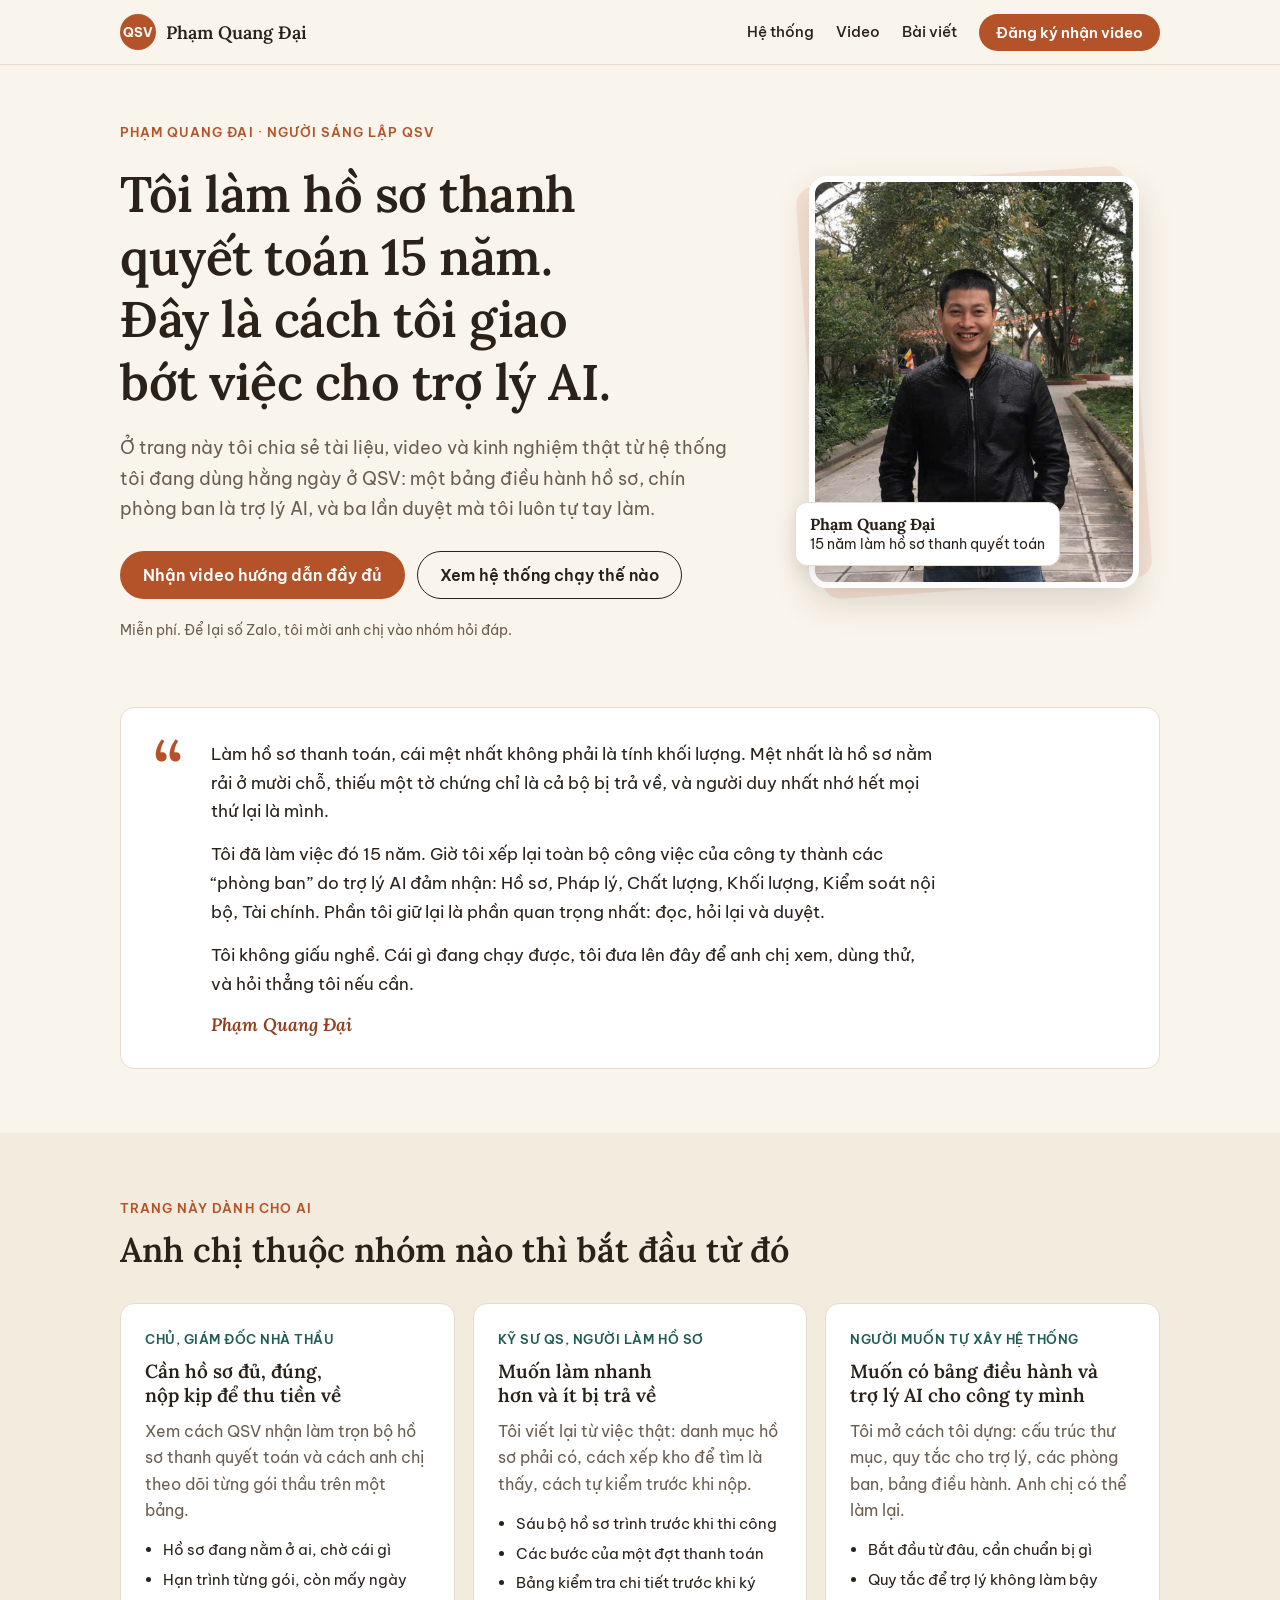
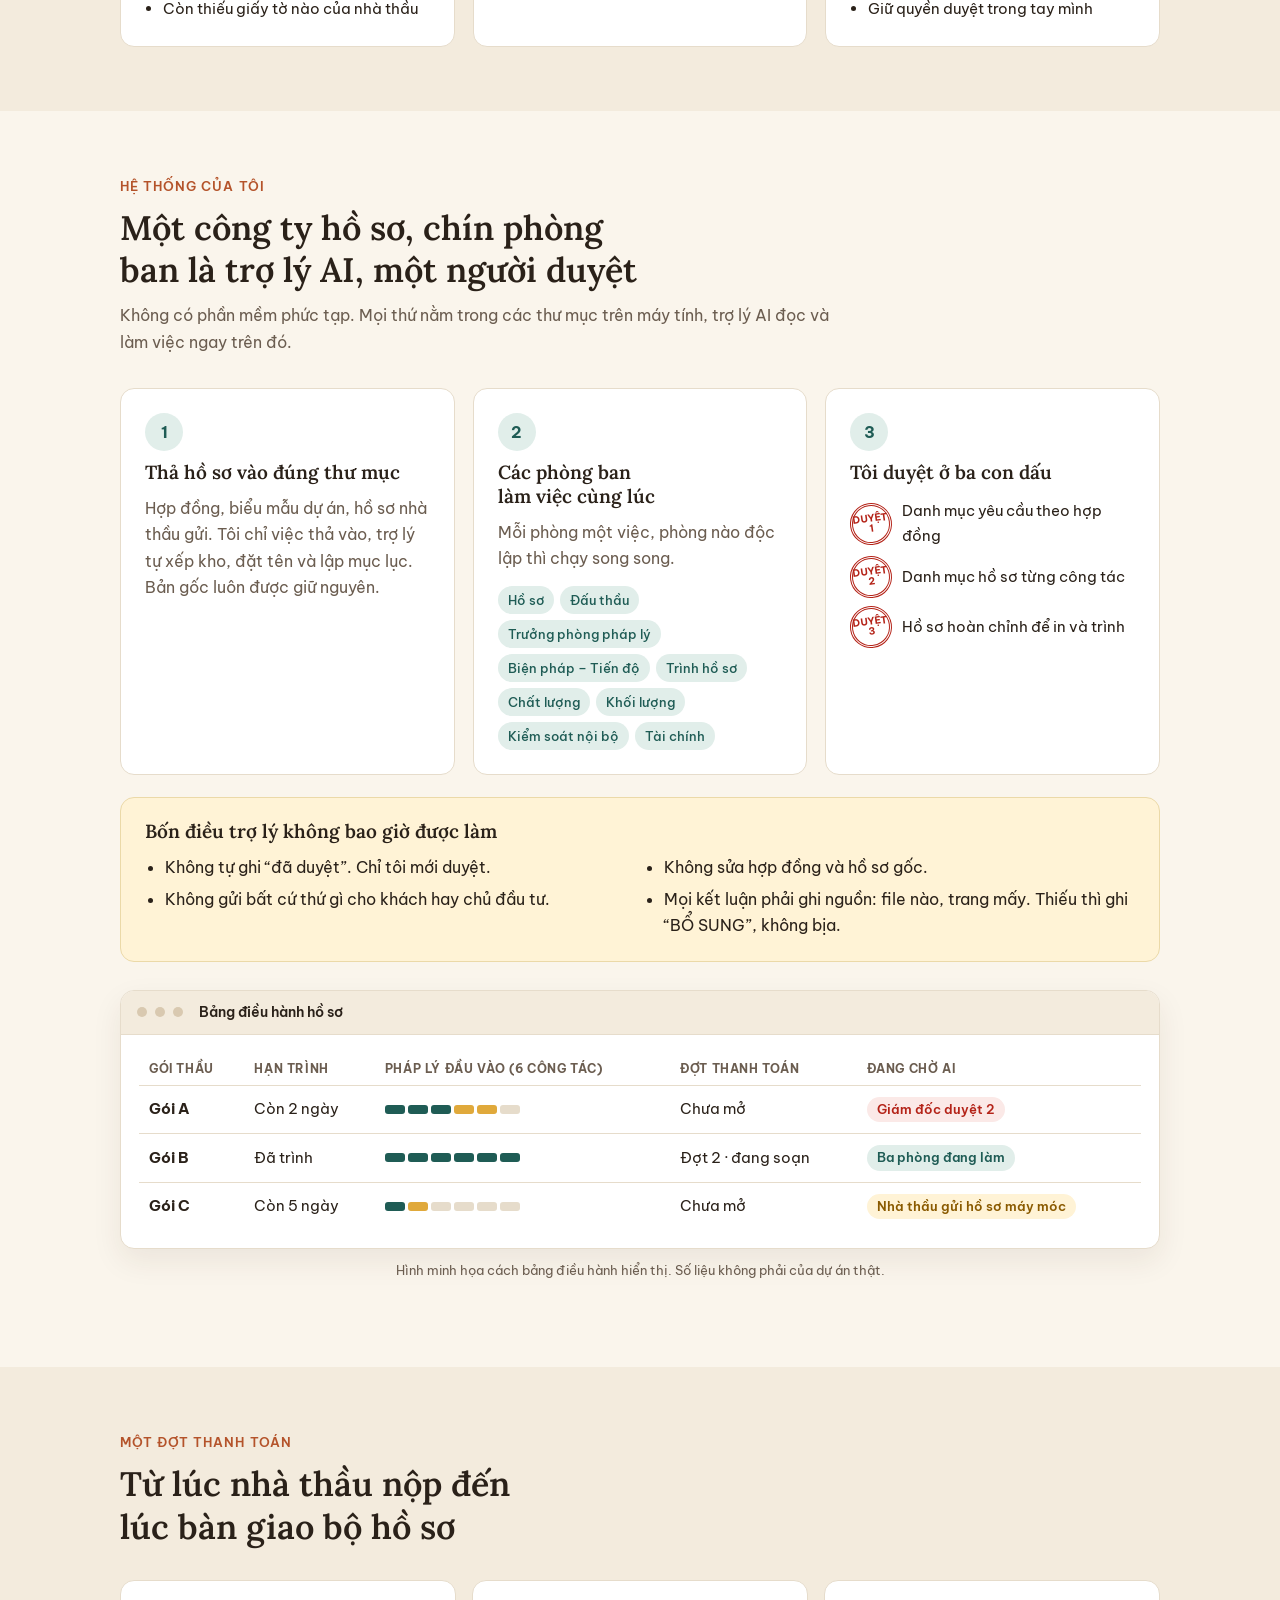
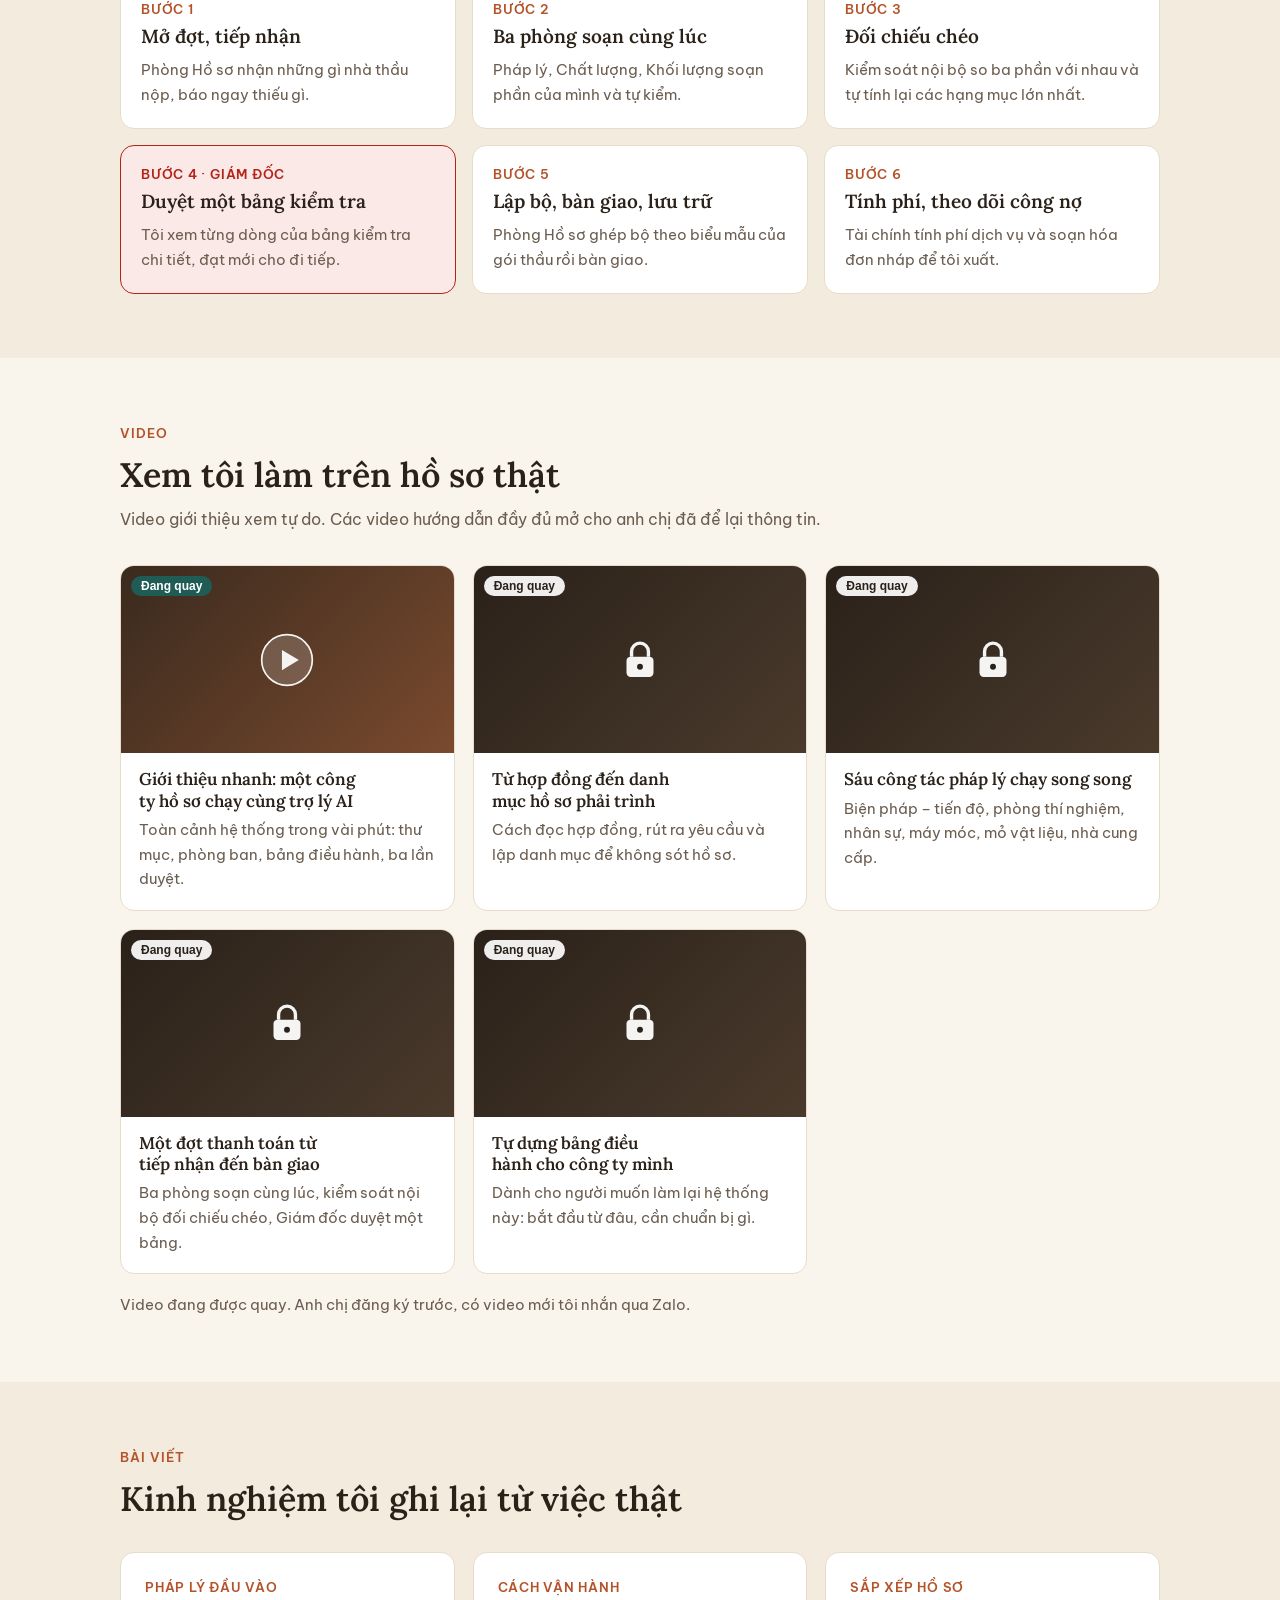
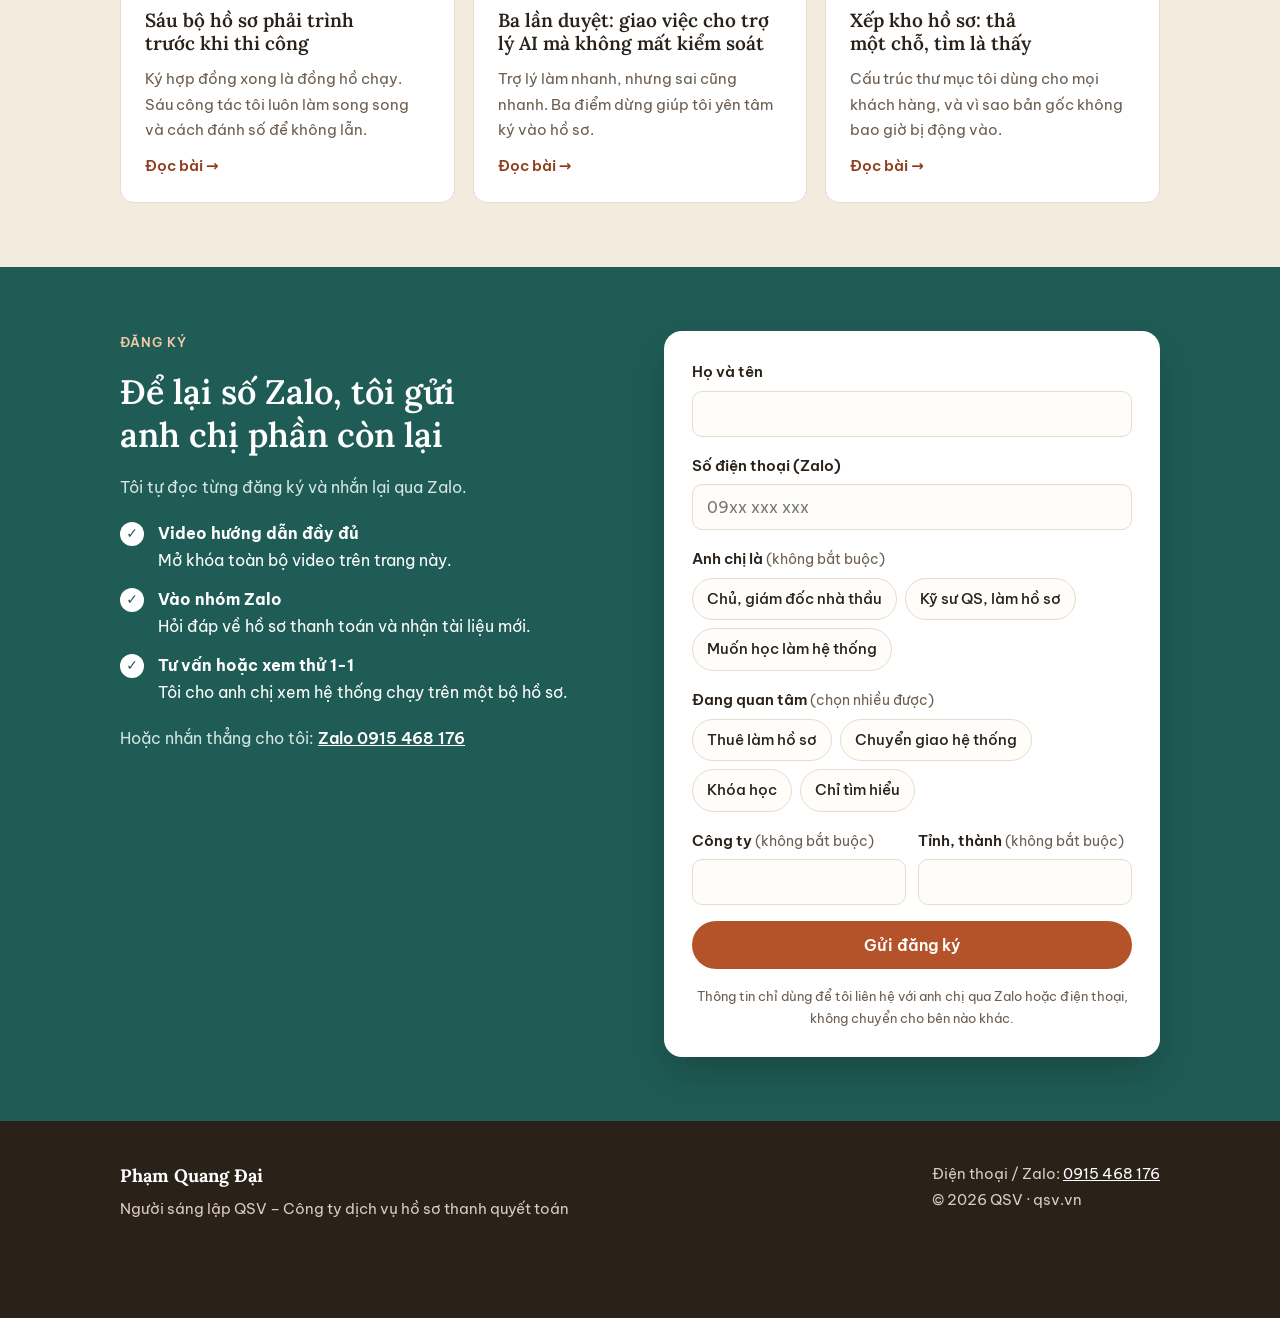
==== index.html @ 74de5ea0 "Thay ảnh chân dung Co-Authored-By: Claude Opus 5.5 <noreply@anthropic.com>" ====
<!doctype html>
<html lang="vi">
<head>
<meta charset="utf-8">
<meta name="viewport" content="width=device-width, initial-scale=1">
<title>Phạm Quang Đại – Hồ sơ thanh quyết toán cùng trợ lý AI | QSV</title>
<meta name="description" content="15 năm làm hồ sơ thanh quyết toán. Phạm Quang Đại, người sáng lập QSV, chia sẻ tài liệu, video và cách vận hành bảng điều hành hồ sơ cùng đội trợ lý AI.">
<meta property="og:type" content="website">
<meta property="og:title" content="Phạm Quang Đại – Hồ sơ thanh quyết toán cùng trợ lý AI">
<meta property="og:description" content="Tài liệu, video và kinh nghiệm thật từ hệ thống làm hồ sơ thanh toán đang chạy hằng ngày ở QSV.">
<meta property="og:locale" content="vi_VN">
<link rel="preconnect" href="https://fonts.googleapis.com">
<link rel="preconnect" href="https://fonts.gstatic.com" crossorigin>
<link rel="stylesheet" href="https://fonts.googleapis.com/css2?family=Be+Vietnam+Pro:wght@400;500;600;700&family=Lora:ital,wght@0,500;0,600;1,600&display=swap">
<link rel="stylesheet" href="assets/site.css">
</head>
<body>

<header class="top">
  <div class="wrap">
    <a class="brand" href="#dau"><span class="mark">QSV</span><span class="full">Phạm Quang Đại</span></a>
    <nav class="nav" aria-label="Mục chính">
      <a class="l" href="#he-thong">Hệ thống</a>
      <a class="l" href="#video">Video</a>
      <a class="l" href="#bai-viet">Bài viết</a>
      <a class="btn btn-main btn-sm" href="#dang-ky">Đăng ký nhận video</a>
    </nav>
  </div>
</header>

<main id="dau">

<section class="hero">
  <div class="wrap">
    <div class="hero-text">
      <span class="eyebrow">Phạm Quang Đại · Người sáng lập QSV</span>
      <h1>Tôi làm hồ sơ thanh quyết toán 15 năm. Đây là cách tôi giao bớt việc cho trợ lý AI.</h1>
      <p class="lead">Ở trang này tôi chia sẻ tài liệu, video và kinh nghiệm thật từ hệ thống tôi đang dùng hằng ngày ở QSV: một bảng điều hành hồ sơ, chín phòng ban là trợ lý AI, và ba lần duyệt mà tôi luôn tự tay làm.</p>
      <div class="cta-row">
        <a class="btn btn-main" href="#dang-ky">Nhận video hướng dẫn đầy đủ</a>
        <a class="btn btn-line" href="#he-thong">Xem hệ thống chạy thế nào</a>
      </div>
      <p class="small">Miễn phí. Để lại số Zalo, tôi mời anh chị vào nhóm hỏi đáp.</p>
    </div>
    <div class="photo" id="khung-anh">
      <div class="frame">
        <img src="anh/chan-dung.jpg?v=2" alt="Phạm Quang Đại" onerror="document.getElementById('khung-anh').classList.add('trong')">
        <div class="empty"><b>PQĐ</b><span>Ảnh chân dung sẽ đặt ở đây</span></div>
      </div>
      <div class="tag"><b>Phạm Quang Đại</b>15 năm làm hồ sơ thanh quyết toán</div>
    </div>
  </div>
</section>

<section style="padding-top:0">
  <div class="wrap">
    <div class="story">
      <div class="q" aria-hidden="true">“</div>
      <div class="txt">
        <p>Làm hồ sơ thanh toán, cái mệt nhất không phải là tính khối lượng. Mệt nhất là hồ sơ nằm rải ở mười chỗ, thiếu một tờ chứng chỉ là cả bộ bị trả về, và người duy nhất nhớ hết mọi thứ lại là mình.</p>
        <p>Tôi đã làm việc đó 15 năm. Giờ tôi xếp lại toàn bộ công việc của công ty thành các “phòng ban” do trợ lý AI đảm nhận: Hồ sơ, Pháp lý, Chất lượng, Khối lượng, Kiểm soát nội bộ, Tài chính. Phần tôi giữ lại là phần quan trọng nhất: đọc, hỏi lại và duyệt.</p>
        <p>Tôi không giấu nghề. Cái gì đang chạy được, tôi đưa lên đây để anh chị xem, dùng thử, và hỏi thẳng tôi nếu cần.</p>
        <span class="sign">Phạm Quang Đại</span>
      </div>
    </div>
  </div>
</section>

<section class="alt" id="danh-cho-ai">
  <div class="wrap">
    <div class="sec-head">
      <span class="eyebrow">Trang này dành cho ai</span>
      <h2>Anh chị thuộc nhóm nào thì bắt đầu từ đó</h2>
    </div>
    <div class="cards">
      <article class="card">
        <span class="who">Chủ, giám đốc nhà thầu</span>
        <h3>Cần hồ sơ đủ, đúng, nộp kịp để thu tiền về</h3>
        <p>Xem cách QSV nhận làm trọn bộ hồ sơ thanh quyết toán và cách anh chị theo dõi từng gói thầu trên một bảng.</p>
        <ul><li>Hồ sơ đang nằm ở ai, chờ cái gì</li><li>Hạn trình từng gói, còn mấy ngày</li><li>Còn thiếu giấy tờ nào của nhà thầu</li></ul>
      </article>
      <article class="card">
        <span class="who">Kỹ sư QS, người làm hồ sơ</span>
        <h3>Muốn làm nhanh hơn và ít bị trả về</h3>
        <p>Tôi viết lại từ việc thật: danh mục hồ sơ phải có, cách xếp kho để tìm là thấy, cách tự kiểm trước khi nộp.</p>
        <ul><li>Sáu bộ hồ sơ trình trước khi thi công</li><li>Các bước của một đợt thanh toán</li><li>Bảng kiểm tra chi tiết trước khi ký</li></ul>
      </article>
      <article class="card">
        <span class="who">Người muốn tự xây hệ thống</span>
        <h3>Muốn có bảng điều hành và trợ lý AI cho công ty mình</h3>
        <p>Tôi mở cách tôi dựng: cấu trúc thư mục, quy tắc cho trợ lý, các phòng ban, bảng điều hành. Anh chị có thể làm lại.</p>
        <ul><li>Bắt đầu từ đâu, cần chuẩn bị gì</li><li>Quy tắc để trợ lý không làm bậy</li><li>Giữ quyền duyệt trong tay mình</li></ul>
      </article>
    </div>
  </div>
</section>

<section id="he-thong">
  <div class="wrap">
    <div class="sec-head">
      <span class="eyebrow">Hệ thống của tôi</span>
      <h2>Một công ty hồ sơ, chín phòng ban là trợ lý AI, một người duyệt</h2>
      <p>Không có phần mềm phức tạp. Mọi thứ nằm trong các thư mục trên máy tính, trợ lý AI đọc và làm việc ngay trên đó.</p>
    </div>
    <div class="steps">
      <article class="stepc">
        <h3>Thả hồ sơ vào đúng thư mục</h3>
        <p>Hợp đồng, biểu mẫu dự án, hồ sơ nhà thầu gửi. Tôi chỉ việc thả vào, trợ lý tự xếp kho, đặt tên và lập mục lục. Bản gốc luôn được giữ nguyên.</p>
      </article>
      <article class="stepc">
        <h3>Các phòng ban làm việc cùng lúc</h3>
        <p>Mỗi phòng một việc, phòng nào độc lập thì chạy song song.</p>
        <div class="chips"><span>Hồ sơ</span><span>Đấu thầu</span><span>Trưởng phòng pháp lý</span><span>Biện pháp – Tiến độ</span><span>Trình hồ sơ</span><span>Chất lượng</span><span>Khối lượng</span><span>Kiểm soát nội bộ</span><span>Tài chính</span></div>
      </article>
      <article class="stepc">
        <h3>Tôi duyệt ở ba con dấu</h3>
        <div class="seals">
          <div><span class="ring">DUYỆT<br>1</span><span>Danh mục yêu cầu theo hợp đồng</span></div>
          <div><span class="ring">DUYỆT<br>2</span><span>Danh mục hồ sơ từng công tác</span></div>
          <div><span class="ring">DUYỆT<br>3</span><span>Hồ sơ hoàn chỉnh để in và trình</span></div>
        </div>
      </article>
    </div>

    <div class="rules">
      <h3>Bốn điều trợ lý không bao giờ được làm</h3>
      <ul>
        <li>Không tự ghi “đã duyệt”. Chỉ tôi mới duyệt.</li>
        <li>Không sửa hợp đồng và hồ sơ gốc.</li>
        <li>Không gửi bất cứ thứ gì cho khách hay chủ đầu tư.</li>
        <li>Mọi kết luận phải ghi nguồn: file nào, trang mấy. Thiếu thì ghi “BỔ SUNG”, không bịa.</li>
      </ul>
    </div>

    <div class="mock" aria-label="Hình minh họa bảng điều hành">
      <div class="mock-bar"><i></i><i></i><i></i><span>Bảng điều hành hồ sơ</span></div>
      <div class="mock-body">
        <table>
          <thead><tr><th>Gói thầu</th><th>Hạn trình</th><th>Pháp lý đầu vào (6 công tác)</th><th>Đợt thanh toán</th><th>Đang chờ ai</th></tr></thead>
          <tbody>
            <tr><td><b>Gói A</b></td><td>Còn 2 ngày</td><td><span class="segs"><i class="ok"></i><i class="ok"></i><i class="ok"></i><i class="wait"></i><i class="wait"></i><i></i></span></td><td>Chưa mở</td><td><span class="pill gd">Giám đốc duyệt 2</span></td></tr>
            <tr><td><b>Gói B</b></td><td>Đã trình</td><td><span class="segs"><i class="ok"></i><i class="ok"></i><i class="ok"></i><i class="ok"></i><i class="ok"></i><i class="ok"></i></span></td><td>Đợt 2 · đang soạn</td><td><span class="pill ok">Ba phòng đang làm</span></td></tr>
            <tr><td><b>Gói C</b></td><td>Còn 5 ngày</td><td><span class="segs"><i class="ok"></i><i class="wait"></i><i></i><i></i><i></i><i></i></span></td><td>Chưa mở</td><td><span class="pill nt">Nhà thầu gửi hồ sơ máy móc</span></td></tr>
          </tbody>
        </table>
      </div>
    </div>
    <p class="cap">Hình minh họa cách bảng điều hành hiển thị. Số liệu không phải của dự án thật.</p>

    <div class="shots" id="anh-he-thong">
      <figure hidden><img src="anh/he-thong-1.jpg" alt="Ảnh chụp bảng điều hành" onload="this.closest('figure').hidden=false" onerror="this.closest('figure').remove()"><figcaption>Bảng điều hành</figcaption></figure>
      <figure hidden><img src="anh/he-thong-2.jpg" alt="Ảnh chụp màn duyệt và ra lệnh" onload="this.closest('figure').hidden=false" onerror="this.closest('figure').remove()"><figcaption>Màn duyệt và ra lệnh</figcaption></figure>
      <figure hidden><img src="anh/he-thong-3.jpg" alt="Ảnh chụp hồ sơ mẫu" onload="this.closest('figure').hidden=false" onerror="this.closest('figure').remove()"><figcaption>Hồ sơ mẫu</figcaption></figure>
    </div>
  </div>
</section>

<section class="alt" id="mot-dot">
  <div class="wrap">
    <div class="sec-head">
      <span class="eyebrow">Một đợt thanh toán</span>
      <h2>Từ lúc nhà thầu nộp đến lúc bàn giao bộ hồ sơ</h2>
    </div>
    <ol class="flow">
      <li><span class="n">BƯỚC 1</span><h3>Mở đợt, tiếp nhận</h3><p>Phòng Hồ sơ nhận những gì nhà thầu nộp, báo ngay thiếu gì.</p></li>
      <li><span class="n">BƯỚC 2</span><h3>Ba phòng soạn cùng lúc</h3><p>Pháp lý, Chất lượng, Khối lượng soạn phần của mình và tự kiểm.</p></li>
      <li><span class="n">BƯỚC 3</span><h3>Đối chiếu chéo</h3><p>Kiểm soát nội bộ so ba phần với nhau và tự tính lại các hạng mục lớn nhất.</p></li>
      <li class="seal"><span class="n">BƯỚC 4 · GIÁM ĐỐC</span><h3>Duyệt một bảng kiểm tra</h3><p>Tôi xem từng dòng của bảng kiểm tra chi tiết, đạt mới cho đi tiếp.</p></li>
      <li><span class="n">BƯỚC 5</span><h3>Lập bộ, bàn giao, lưu trữ</h3><p>Phòng Hồ sơ ghép bộ theo biểu mẫu của gói thầu rồi bàn giao.</p></li>
      <li><span class="n">BƯỚC 6</span><h3>Tính phí, theo dõi công nợ</h3><p>Tài chính tính phí dịch vụ và soạn hóa đơn nháp để tôi xuất.</p></li>
    </ol>
  </div>
</section>

<section id="video">
  <div class="wrap">
    <div class="sec-head">
      <span class="eyebrow">Video</span>
      <h2>Xem tôi làm trên hồ sơ thật</h2>
      <p>Video giới thiệu xem tự do. Các video hướng dẫn đầy đủ mở cho anh chị đã để lại thông tin.</p>
    </div>
    <div class="vids" id="ds-video"></div>
    <p class="vid-note">Video đang được quay. Anh chị đăng ký trước, có video mới tôi nhắn qua Zalo.</p>
  </div>
</section>

<section class="alt" id="bai-viet">
  <div class="wrap">
    <div class="sec-head">
      <span class="eyebrow">Bài viết</span>
      <h2>Kinh nghiệm tôi ghi lại từ việc thật</h2>
    </div>
    <div class="posts">
      <a class="post" href="bai-viet/sau-bo-ho-so-trinh-truoc-khi-thi-cong.html">
        <span class="k">Pháp lý đầu vào</span>
        <h3>Sáu bộ hồ sơ phải trình trước khi thi công</h3>
        <p>Ký hợp đồng xong là đồng hồ chạy. Sáu công tác tôi luôn làm song song và cách đánh số để không lẫn.</p>
        <span class="more">Đọc bài →</span>
      </a>
      <a class="post" href="bai-viet/ba-lan-duyet.html">
        <span class="k">Cách vận hành</span>
        <h3>Ba lần duyệt: giao việc cho trợ lý AI mà không mất kiểm soát</h3>
        <p>Trợ lý làm nhanh, nhưng sai cũng nhanh. Ba điểm dừng giúp tôi yên tâm ký vào hồ sơ.</p>
        <span class="more">Đọc bài →</span>
      </a>
      <a class="post" href="bai-viet/xep-kho-ho-so.html">
        <span class="k">Sắp xếp hồ sơ</span>
        <h3>Xếp kho hồ sơ: thả một chỗ, tìm là thấy</h3>
        <p>Cấu trúc thư mục tôi dùng cho mọi khách hàng, và vì sao bản gốc không bao giờ bị động vào.</p>
        <span class="more">Đọc bài →</span>
      </a>
    </div>
  </div>
</section>

<section class="signup" id="dang-ky">
  <div class="wrap">
    <div class="why">
      <span class="eyebrow" style="color:#F3C9A8">Đăng ký</span>
      <h2>Để lại số Zalo, tôi gửi anh chị phần còn lại</h2>
      <p>Tôi tự đọc từng đăng ký và nhắn lại qua Zalo.</p>
      <ul>
        <li><span><b>Video hướng dẫn đầy đủ</b><br>Mở khóa toàn bộ video trên trang này.</span></li>
        <li><span><b>Vào nhóm Zalo</b><br>Hỏi đáp về hồ sơ thanh toán và nhận tài liệu mới.</span></li>
        <li><span><b>Tư vấn hoặc xem thử 1-1</b><br>Tôi cho anh chị xem hệ thống chạy trên một bộ hồ sơ.</span></li>
      </ul>
      <p>Hoặc nhắn thẳng cho tôi: <a href="#" data-zalo style="color:#fff;font-weight:600">Zalo <span data-so></span></a></p>
    </div>

    <form class="form" id="phieu" novalidate>
      <div class="fields">
        <div class="field">
          <label for="ho-ten">Họ và tên</label>
          <input type="text" id="ho-ten" name="ho_ten" autocomplete="name" maxlength="80" required>
          <span class="err">Anh chị cho tôi xin họ tên.</span>
        </div>
        <div class="field">
          <label for="dien-thoai">Số điện thoại (Zalo)</label>
          <input type="tel" id="dien-thoai" name="dien_thoai" autocomplete="tel" inputmode="tel" maxlength="16" placeholder="09xx xxx xxx" required>
          <span class="err">Số điện thoại cần đủ 10 số, bắt đầu bằng 0.</span>
        </div>
        <div class="field">
          <span class="lb">Anh chị là <span class="opt">(không bắt buộc)</span></span>
          <div class="pick">
            <label><input type="radio" name="vai_tro" value="Chủ/giám đốc nhà thầu"><span>Chủ, giám đốc nhà thầu</span></label>
            <label><input type="radio" name="vai_tro" value="Kỹ sư QS/làm hồ sơ"><span>Kỹ sư QS, làm hồ sơ</span></label>
            <label><input type="radio" name="vai_tro" value="Muốn học làm hệ thống"><span>Muốn học làm hệ thống</span></label>
          </div>
        </div>
        <div class="field">
          <span class="lb">Đang quan tâm <span class="opt">(chọn nhiều được)</span></span>
          <div class="pick">
            <label><input type="checkbox" name="quan_tam" value="Thuê làm hồ sơ"><span>Thuê làm hồ sơ</span></label>
            <label><input type="checkbox" name="quan_tam" value="Chuyển giao hệ thống"><span>Chuyển giao hệ thống</span></label>
            <label><input type="checkbox" name="quan_tam" value="Khóa học"><span>Khóa học</span></label>
            <label><input type="checkbox" name="quan_tam" value="Chỉ tìm hiểu"><span>Chỉ tìm hiểu</span></label>
          </div>
        </div>
        <div class="two">
          <div class="field">
            <label for="cong-ty">Công ty <span class="opt">(không bắt buộc)</span></label>
            <input type="text" id="cong-ty" name="cong_ty" autocomplete="organization" maxlength="120">
          </div>
          <div class="field">
            <label for="tinh">Tỉnh, thành <span class="opt">(không bắt buộc)</span></label>
            <input type="text" id="tinh" name="tinh" autocomplete="address-level1" maxlength="60">
          </div>
        </div>
        <div class="hp" aria-hidden="true"><label>Website <input type="text" name="website" tabindex="-1" autocomplete="off"></label></div>
        <div class="fail" id="gui-loi" role="alert">Chưa gửi được. Anh chị thử lại, hoặc nhắn Zalo cho tôi theo số <span data-so></span>.</div>
        <button class="btn btn-main" id="nut-gui" type="submit">Gửi đăng ký</button>
        <p class="note">Thông tin chỉ dùng để tôi liên hệ với anh chị qua Zalo hoặc điện thoại, không chuyển cho bên nào khác.</p>
      </div>
      <div class="done" role="status">
        <div class="tick">✓</div>
        <h3>Tôi đã nhận được đăng ký</h3>
        <p>Các video đầy đủ trên trang này đã mở cho anh chị. Để vào nhóm Zalo, anh chị làm thêm một bước:</p>
        <div class="ma-box">
          <span class="ma-nhan">Mã xác nhận của anh chị</span>
          <b class="ma-so" id="ma-xac-nhan">—</b>
          <button class="btn btn-line btn-sm" type="button" id="chep-ma">Chép mã</button>
        </div>
        <ol class="ma-buoc">
          <li>Bấm <b>Tham gia nhóm</b> bên dưới: mã được chép sẵn và Zalo mở cuộc trò chuyện với <b data-ten-bot>Bot AI-Đại QSV</b><span id="goi-y-tim"> (gõ tên này vào ô tìm kiếm của Zalo)</span>.</li>
          <li>Dán mã và gửi cho bot, hoặc chỉ cần nhắn "Xin chào". Bot sẽ hỏi lại thông tin của anh chị.</li>
          <li>Trả lời <b>CÓ</b>, bot gửi ngay link vào nhóm.</li>
        </ol>
        <a class="btn btn-zalo" href="#" data-bot target="_blank" rel="noopener" hidden>Tham gia nhóm</a>
        <div class="preview-note" id="ghi-chu-xem-thu" hidden>Bản xem thử: trang chưa nối với bảng Google Sheet nên đăng ký này chưa được lưu lại.</div>
      </div>
    </form>
  </div>
</section>

</main>

<footer>
  <div class="wrap">
    <div>
      <b>Phạm Quang Đại</b>
      Người sáng lập QSV – Công ty dịch vụ hồ sơ thanh quyết toán
    </div>
    <div>
      Điện thoại / Zalo: <a href="#" data-goi><span data-so></span></a><br>
      © <span data-nam></span> QSV · qsv.vn
    </div>
  </div>
</footer>

<div class="dock">
  <a class="btn btn-zalo" href="#" data-zalo target="_blank" rel="noopener">Nhắn Zalo</a>
  <a class="btn btn-main" href="#dang-ky">Đăng ký</a>
</div>

<script src="assets/cau-hinh.js"></script>
<script src="assets/site.js"></script>
</body>
</html>
---- assets/site.css ----
/* Trang cá nhân Phạm Quang Đại – QSV. Phong cách: gần gũi, giấy ấm, chữ có chân cho tiêu đề. */
:root{
  --bg:#FAF5EC; --paper:#FFFFFF; --ink:#2A2119; --muted:#6B5D50; --line:#E6DCCB;
  --accent:#B4532A; --accent-dark:#8F3F1E; --accent-soft:#F6E3D6;
  --green:#1F5C55; --green-soft:#E1EEEA; --seal:#B42318; --seal-soft:#FBE9E7;
  --zalo:#0068FF; --gold:#8A5A00; --gold-soft:#FFF3D6;
  --f-head:"Lora", Georgia, "Times New Roman", serif;
  --f-body:"Be Vietnam Pro", system-ui, "Segoe UI", Arial, sans-serif;
  --r:14px; --w:1080px;
  color-scheme:light;
}
*{box-sizing:border-box}
html{scroll-behavior:smooth;-webkit-text-size-adjust:100%}
body{margin:0;background:var(--bg);color:var(--ink);font:16px/1.7 var(--f-body)}
img{max-width:100%;display:block}
a{color:var(--accent-dark)}
h1,h2,h3{font-family:var(--f-head);line-height:1.25;margin:0;text-wrap:balance;font-weight:600}
h1{font-size:clamp(30px,5.2vw,50px);letter-spacing:-.01em}
h2{font-size:clamp(25px,3.6vw,34px)}
h3{font-size:19px}
p{margin:0}
.wrap{max-width:var(--w);margin:0 auto;padding:0 20px}
section{padding:64px 0}
.eyebrow{font-size:13px;font-weight:600;letter-spacing:.08em;text-transform:uppercase;color:var(--accent)}
.lead{font-size:18px;color:var(--muted);max-width:60ch}
.sec-head{display:flex;flex-direction:column;gap:10px;margin-bottom:32px;max-width:720px}
.sec-head p{color:var(--muted)}
.alt{background:#F3EBDD}

/* Nút */
.btn{display:inline-flex;align-items:center;justify-content:center;gap:8px;font:600 16px var(--f-body);padding:13px 22px;border-radius:999px;border:1.5px solid transparent;text-decoration:none;cursor:pointer;transition:transform .15s, background .15s}
.btn:hover{transform:translateY(-1px)}
.btn:focus-visible,a:focus-visible,input:focus-visible,button:focus-visible{outline:3px solid var(--green);outline-offset:2px}
.btn-main{background:var(--accent);color:#fff}
.btn-main:hover{background:var(--accent-dark)}
.btn-line{background:transparent;color:var(--ink);border-color:var(--ink)}
.btn-zalo{background:var(--zalo);color:#fff}
.btn-sm{padding:8px 16px;font-size:14.5px}

/* Đầu trang */
.top{position:sticky;top:0;z-index:20;background:rgba(250,245,236,.94);backdrop-filter:blur(8px);border-bottom:1px solid var(--line)}
.top .wrap{display:flex;align-items:center;justify-content:space-between;gap:16px;height:64px}
.brand{display:flex;align-items:center;gap:10px;text-decoration:none;color:var(--ink);font:600 18px var(--f-head);white-space:nowrap}
.brand .mark{width:36px;height:36px;border-radius:50%;background:var(--accent);color:#fff;display:grid;place-items:center;font:700 13px var(--f-body);letter-spacing:.02em}
.nav{display:flex;align-items:center;gap:22px}
.nav a.l{color:var(--ink);text-decoration:none;font-size:15px;font-weight:500}
.nav a.l:hover{color:var(--accent)}

/* Mở đầu */
.hero{padding:56px 0 64px}
.hero .wrap{display:grid;grid-template-columns:1.25fr .75fr;gap:48px;align-items:center}
.hero-text{display:flex;flex-direction:column;gap:20px}
.cta-row{display:flex;flex-wrap:wrap;gap:12px;margin-top:6px}
.small{font-size:14px;color:var(--muted)}
.photo{position:relative;justify-self:center;width:min(330px,100%)}
.photo::before{content:"";position:absolute;inset:0;background:var(--accent-soft);border-radius:18px;transform:rotate(-4deg)}
.photo .frame{position:relative;aspect-ratio:4/5;border-radius:18px;overflow:hidden;background:#EADBC8;border:6px solid #fff;box-shadow:0 14px 34px rgba(60,40,20,.16)}
.photo img{width:100%;height:100%;object-fit:cover}
.photo .empty{display:none;position:absolute;inset:0;flex-direction:column;align-items:center;justify-content:center;gap:10px;color:var(--accent-dark);text-align:center;padding:20px}
.photo .empty b{font:600 64px var(--f-head)}
.photo.trong img{display:none}
.photo.trong .empty{display:flex}
.photo .tag{position:absolute;left:-14px;bottom:22px;background:#fff;border:1px solid var(--line);border-radius:12px;padding:10px 14px;box-shadow:0 8px 20px rgba(60,40,20,.12);font-size:14px;line-height:1.4}
.photo .tag b{display:block;font-family:var(--f-head);font-size:16px}

/* Câu chuyện */
.story{display:grid;grid-template-columns:auto 1fr;gap:28px;background:var(--paper);border:1px solid var(--line);border-radius:var(--r);padding:32px}
.story .q{font:600 72px/0.8 var(--f-head);color:var(--accent)}
.story .txt{display:flex;flex-direction:column;gap:14px;font-size:17px;max-width:66ch}
.story .sign{font:italic 600 18px var(--f-head);color:var(--accent-dark)}

/* Thẻ */
.cards{display:grid;grid-template-columns:repeat(3,1fr);gap:18px}
.card{background:var(--paper);border:1px solid var(--line);border-radius:var(--r);padding:24px;display:flex;flex-direction:column;gap:10px}
.card .who{font-size:13px;font-weight:600;color:var(--green);letter-spacing:.04em;text-transform:uppercase}
.card p{color:var(--muted);font-size:15.5px}
.card ul{margin:4px 0 0;padding-left:18px;color:var(--ink);font-size:15px;display:flex;flex-direction:column;gap:4px}

/* Hệ thống: 3 bước */
.steps{display:grid;grid-template-columns:repeat(3,1fr);gap:18px;counter-reset:s}
.stepc{background:var(--paper);border:1px solid var(--line);border-radius:var(--r);padding:24px;display:flex;flex-direction:column;gap:10px;position:relative}
.stepc::before{counter-increment:s;content:counter(s);width:38px;height:38px;border-radius:50%;background:var(--green-soft);color:var(--green);display:grid;place-items:center;font:700 16px var(--f-body)}
.stepc p{color:var(--muted);font-size:15.5px}
.chips{display:flex;flex-wrap:wrap;gap:6px;margin-top:4px}
.chips span{font-size:13px;background:var(--green-soft);color:var(--green);padding:3px 10px;border-radius:999px;font-weight:500}
.seals{display:flex;flex-direction:column;gap:8px;margin-top:4px}
.seals div{display:grid;grid-template-columns:auto 1fr;gap:10px;align-items:center;font-size:14.5px}
.ring{width:42px;height:42px;border-radius:50%;border:3px double var(--seal);color:var(--seal);display:grid;place-items:center;font:700 10px/1.05 var(--f-body);text-align:center;transform:rotate(-8deg)}
.rules{margin-top:22px;background:var(--gold-soft);border:1px solid #EBD9A8;border-radius:var(--r);padding:22px 24px}
.rules h3{margin-bottom:10px}
.rules ul{margin:0;padding-left:20px;display:grid;grid-template-columns:1fr 1fr;gap:6px 28px;font-size:15.5px}

/* Bảng điều hành minh họa */
.mock{margin-top:28px;background:var(--paper);border:1px solid var(--line);border-radius:var(--r);overflow:hidden;box-shadow:0 12px 30px rgba(60,40,20,.08)}
.mock-bar{display:flex;align-items:center;gap:8px;padding:10px 16px;background:#F3EBDD;border-bottom:1px solid var(--line);font-size:13.5px;color:var(--muted)}
.mock-bar i{width:10px;height:10px;border-radius:50%;background:#D9C9B0;display:inline-block}
.mock-bar span{margin-left:8px;font-weight:600;color:var(--ink)}
.mock-body{padding:18px;overflow-x:auto}
.mock table{border-collapse:collapse;width:100%;min-width:620px;font-size:14.5px}
.mock th{font-size:12px;text-transform:uppercase;letter-spacing:.05em;color:var(--muted);text-align:left;padding:6px 10px;border-bottom:1px solid var(--line)}
.mock td{padding:11px 10px;border-bottom:1px solid var(--line);vertical-align:middle}
.mock tr:last-child td{border-bottom:0}
.segs{display:flex;gap:3px}
.segs i{width:20px;height:9px;border-radius:3px;background:var(--line);display:inline-block}
.segs i.ok{background:var(--green)}
.segs i.wait{background:#E0A93B}
.pill{display:inline-block;font-size:12.5px;font-weight:600;padding:2px 10px;border-radius:999px}
.pill.gd{background:var(--seal-soft);color:var(--seal)}
.pill.nt{background:var(--gold-soft);color:var(--gold)}
.pill.ok{background:var(--green-soft);color:var(--green)}
.cap{font-size:13px;color:var(--muted);margin-top:10px;text-align:center}
.shots{display:grid;grid-template-columns:repeat(3,1fr);gap:14px;margin-top:22px}
.shots figure{margin:0;background:var(--paper);border:1px solid var(--line);border-radius:12px;overflow:hidden}
.shots figcaption{font-size:13px;color:var(--muted);padding:8px 12px}

/* Trục quy trình */
.flow{list-style:none;margin:0;padding:0;display:grid;grid-template-columns:repeat(3,1fr);gap:16px}
.flow li{background:var(--paper);border:1px solid var(--line);border-radius:var(--r);padding:20px;display:flex;flex-direction:column;gap:8px}
.flow .n{font:600 13px var(--f-body);color:var(--accent);letter-spacing:.06em}
.flow p{font-size:15px;color:var(--muted)}
.flow li.seal{border-color:var(--seal);background:var(--seal-soft)}
.flow li.seal .n{color:var(--seal)}

/* Video */
.vids{display:grid;grid-template-columns:repeat(3,1fr);gap:18px}
.vid{background:var(--paper);border:1px solid var(--line);border-radius:var(--r);overflow:hidden;display:flex;flex-direction:column}
.vid .thumb{position:relative;aspect-ratio:16/9;background:linear-gradient(135deg,#3A2A1E,#7A4A2E);display:grid;place-items:center;color:#fff;border:0;width:100%;cursor:pointer;padding:0}
.vid .thumb svg{width:54px;height:54px;opacity:.95}
.vid .thumb iframe{position:absolute;inset:0;width:100%;height:100%;border:0}
.vid.khoa .thumb{background:linear-gradient(135deg,#2A2119,#4A3A2C)}
.vid .badge{position:absolute;top:10px;left:10px;font-size:12px;font-weight:600;padding:3px 10px;border-radius:999px;background:rgba(255,255,255,.92);color:var(--ink)}
.vid .badge.free{background:var(--green);color:#fff}
.vid .info{padding:16px 18px 18px;display:flex;flex-direction:column;gap:6px}
.vid .info p{font-size:14.5px;color:var(--muted)}
.vid h3{font-size:17px}
.vid-note{margin-top:18px;font-size:15px;color:var(--muted)}

/* Bài viết */
.posts{display:grid;grid-template-columns:repeat(3,1fr);gap:18px}
.post{background:var(--paper);border:1px solid var(--line);border-radius:var(--r);padding:24px;display:flex;flex-direction:column;gap:10px;text-decoration:none;color:var(--ink);transition:transform .15s, box-shadow .15s}
.post:hover{transform:translateY(-2px);box-shadow:0 10px 24px rgba(60,40,20,.1)}
.post .k{font-size:12.5px;font-weight:600;color:var(--accent);text-transform:uppercase;letter-spacing:.06em}
.post p{color:var(--muted);font-size:15px}
.post .more{margin-top:auto;font-weight:600;color:var(--accent-dark);font-size:15px}

/* Đăng ký */
.signup{background:var(--green);color:#fff}
.signup .wrap{display:grid;grid-template-columns:1fr 1fr;gap:48px;align-items:start}
.signup h2{color:#fff}
.signup .why{display:flex;flex-direction:column;gap:18px}
.signup .why p{color:#D5E6E2}
.signup .why ul{list-style:none;margin:0;padding:0;display:flex;flex-direction:column;gap:12px}
.signup .why li{display:grid;grid-template-columns:28px 1fr;gap:10px;align-items:start}
.signup .why li::before{content:"✓";width:24px;height:24px;border-radius:50%;background:#fff;color:var(--green);display:grid;place-items:center;font-weight:700;font-size:14px;margin-top:2px}
.form{background:#fff;color:var(--ink);border-radius:18px;padding:28px;display:flex;flex-direction:column;gap:16px;box-shadow:0 18px 40px rgba(0,0,0,.18)}
.field{display:flex;flex-direction:column;gap:6px}
.field label,.field .lb{font-weight:600;font-size:15px}
.field .opt{font-weight:400;color:var(--muted);font-size:13.5px}
.field input[type=text],.field input[type=tel]{font:16px var(--f-body);padding:12px 14px;border:1.5px solid var(--line);border-radius:10px;background:#FFFDF9;color:var(--ink);width:100%}
.field input:focus{border-color:var(--green)}
.two{display:grid;grid-template-columns:1fr 1fr;gap:12px}
.pick{display:flex;flex-wrap:wrap;gap:8px}
.pick label{position:relative;cursor:pointer;font-weight:500;font-size:14.5px}
.pick input{position:absolute;opacity:0;inset:0;cursor:pointer}
.pick span{display:inline-block;padding:8px 14px;border:1.5px solid var(--line);border-radius:999px;background:#FFFDF9}
.pick input:checked + span{background:var(--green);border-color:var(--green);color:#fff}
.pick input:focus-visible + span{outline:3px solid var(--green);outline-offset:2px}
.err{color:var(--seal);font-size:14px;display:none}
.field.bad .err{display:block}
.field.bad input{border-color:var(--seal)}
.hp{position:absolute;left:-9999px;width:1px;height:1px;overflow:hidden}
.form .btn{width:100%}
.form .note{font-size:13px;color:var(--muted);text-align:center}
.done{display:none;flex-direction:column;gap:14px;text-align:center;align-items:center}
.done .tick{width:60px;height:60px;border-radius:50%;background:var(--green-soft);color:var(--green);display:grid;place-items:center;font-size:30px;font-weight:700}
.form.xong .fields{display:none}
.form.xong .done{display:flex}
.fields{display:flex;flex-direction:column;gap:16px}
.preview-note{background:var(--gold-soft);border:1px solid #EBD9A8;border-radius:10px;padding:10px 12px;font-size:13.5px;color:var(--gold);text-align:left}
.fail{display:none;background:var(--seal-soft);border:1px solid var(--seal);border-radius:10px;padding:10px 12px;font-size:14px;color:var(--seal)}

.ma-box{display:flex;flex-direction:column;align-items:center;gap:8px;background:var(--green-soft);border:1.5px dashed var(--green);border-radius:14px;padding:16px 20px;width:100%}
.ma-nhan{font-size:13.5px;color:var(--green);font-weight:600}
.ma-so{font:700 30px/1.1 var(--f-body);letter-spacing:.08em;color:var(--green)}
.form .ma-box .btn{width:auto}
[hidden]{display:none!important}
.ma-buoc{text-align:left;margin:0;padding-left:22px;font-size:15px;display:flex;flex-direction:column;gap:6px;width:100%}

/* Chân trang */
footer{background:#2A2119;color:#D9CDBD;padding:40px 0 96px;font-size:15px}
footer .wrap{display:flex;flex-wrap:wrap;justify-content:space-between;gap:24px}
footer b{color:#fff;font-family:var(--f-head);font-size:18px;display:block;margin-bottom:4px}
footer a{color:#fff}

/* Thanh dưới trên điện thoại */
.dock{display:none;position:fixed;left:0;right:0;bottom:0;z-index:30;background:#fff;border-top:1px solid var(--line);padding:10px 14px calc(10px + env(safe-area-inset-bottom,0px));gap:10px}
.dock .btn{flex:1;padding:12px 10px;font-size:15px}

/* Trang bài viết */
.article{max-width:740px;margin:0 auto;padding:44px 20px 64px;display:flex;flex-direction:column;gap:18px}
.article h1{font-size:clamp(28px,4.6vw,40px)}
.article h2{font-size:24px;margin-top:18px}
.article p,.article li{font-size:17.5px}
.article ul,.article ol{margin:0;padding-left:24px;display:flex;flex-direction:column;gap:8px}
.article .meta{color:var(--muted);font-size:14.5px}
.article .box{background:var(--gold-soft);border:1px solid #EBD9A8;border-radius:var(--r);padding:18px 22px}
.article .tbl{overflow-x:auto;background:var(--paper);border:1px solid var(--line);border-radius:var(--r)}
.article table{border-collapse:collapse;width:100%;font-size:15.5px;min-width:480px}
.article th,.article td{text-align:left;padding:10px 14px;border-bottom:1px solid var(--line);vertical-align:top}
.article th{font-size:12.5px;text-transform:uppercase;letter-spacing:.05em;color:var(--muted)}
.article tr:last-child td{border-bottom:0}
.article .back{font-size:15px;text-decoration:none;font-weight:600}
.article-cta{background:var(--green);color:#fff;border-radius:18px;padding:28px;display:flex;flex-direction:column;gap:12px;align-items:flex-start;margin-top:20px}
.article-cta h2{color:#fff;margin:0;font-size:24px}
.article-cta p{color:#D5E6E2;font-size:16px}
.article-cta .btn-main{background:#fff;color:var(--green)}

@media (max-width:900px){
  .hero .wrap{grid-template-columns:1fr;gap:36px}
  .photo{order:-1;width:min(220px,62%)}
  .photo .tag{left:-10px;bottom:14px;padding:8px 12px;font-size:13px}
  .cards,.steps,.vids,.posts,.flow,.shots{grid-template-columns:1fr}
  .signup .wrap{grid-template-columns:1fr;gap:28px}
  .rules ul{grid-template-columns:1fr}
  .nav a.l{display:none}
  section{padding:48px 0}
  .hero{padding:32px 0 48px}
  .story{grid-template-columns:1fr;padding:24px;gap:6px}
  .story .q{font-size:54px}
  .dock{display:flex}
}
@media (max-width:480px){
  .two{grid-template-columns:1fr}
  .brand span.full{display:none}
  .form{padding:22px 18px}
}
@media (prefers-reduced-motion:reduce){*{transition:none!important;scroll-behavior:auto!important}}
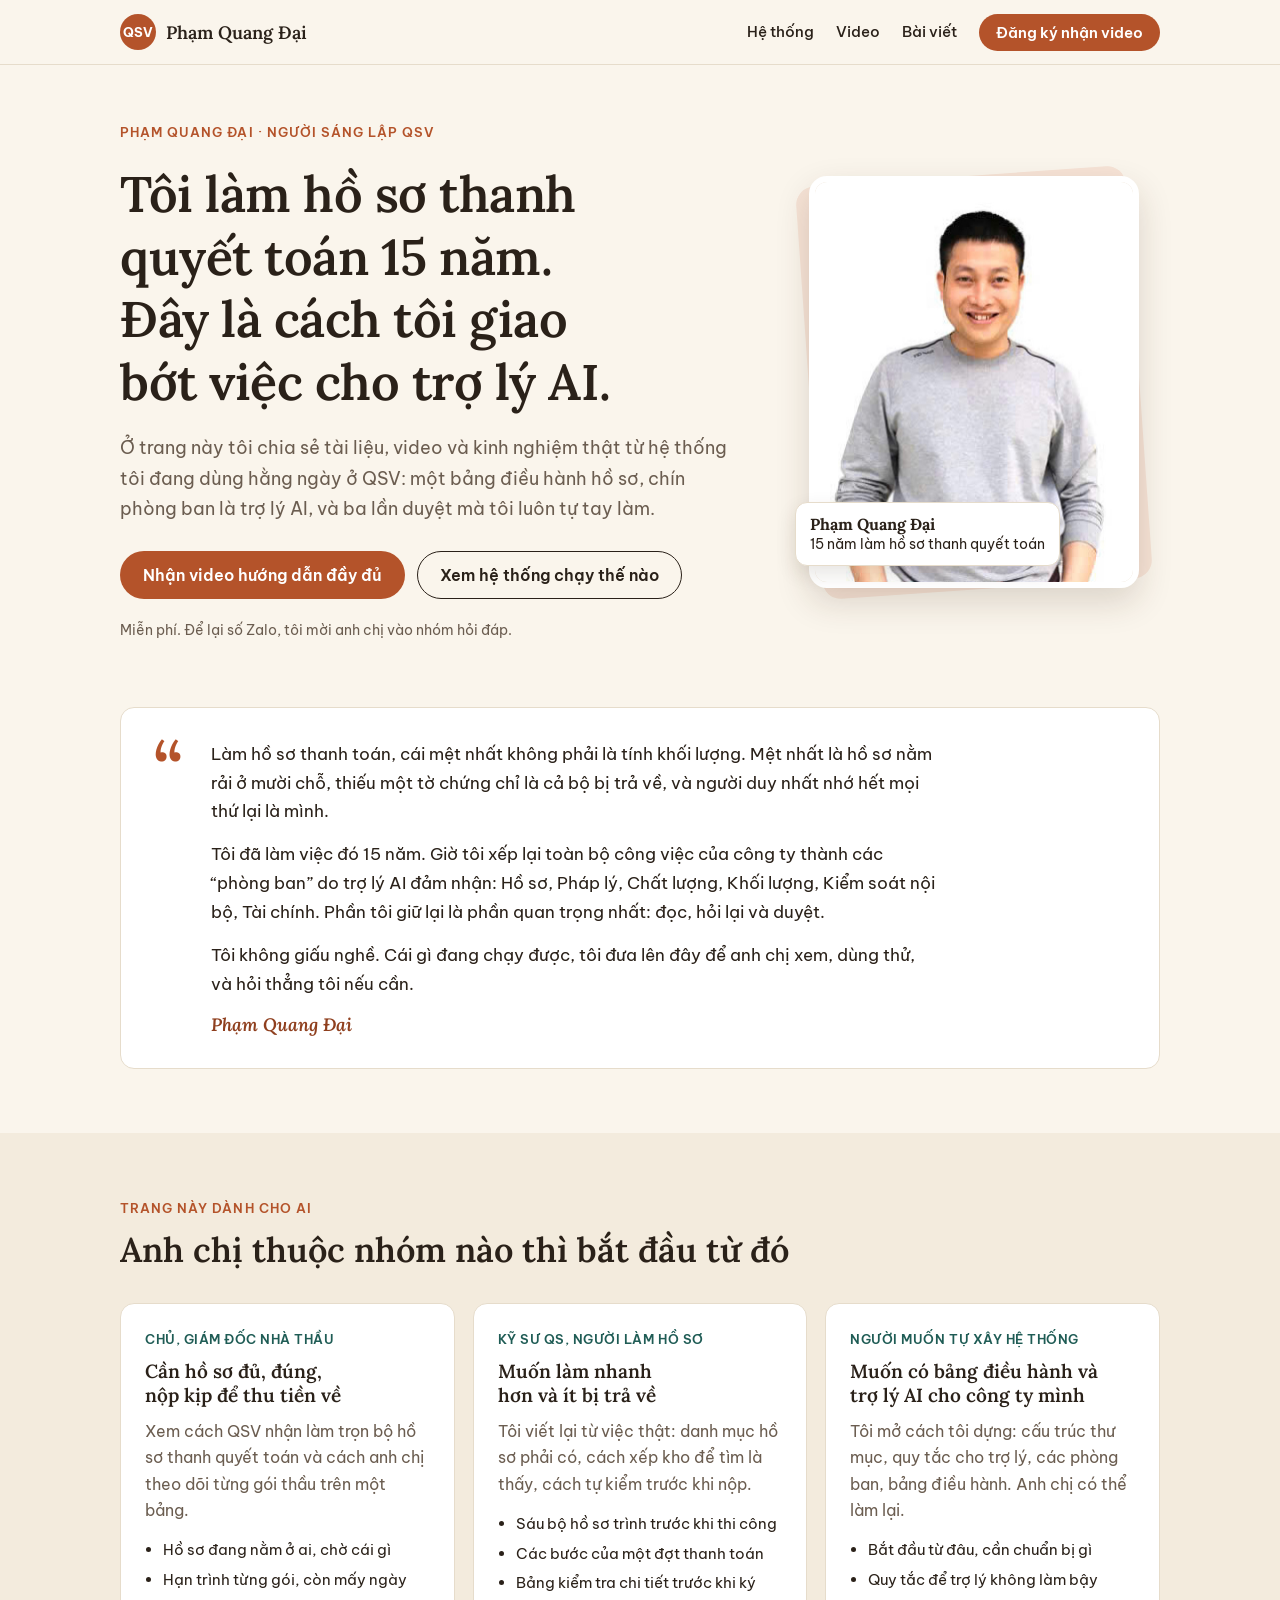
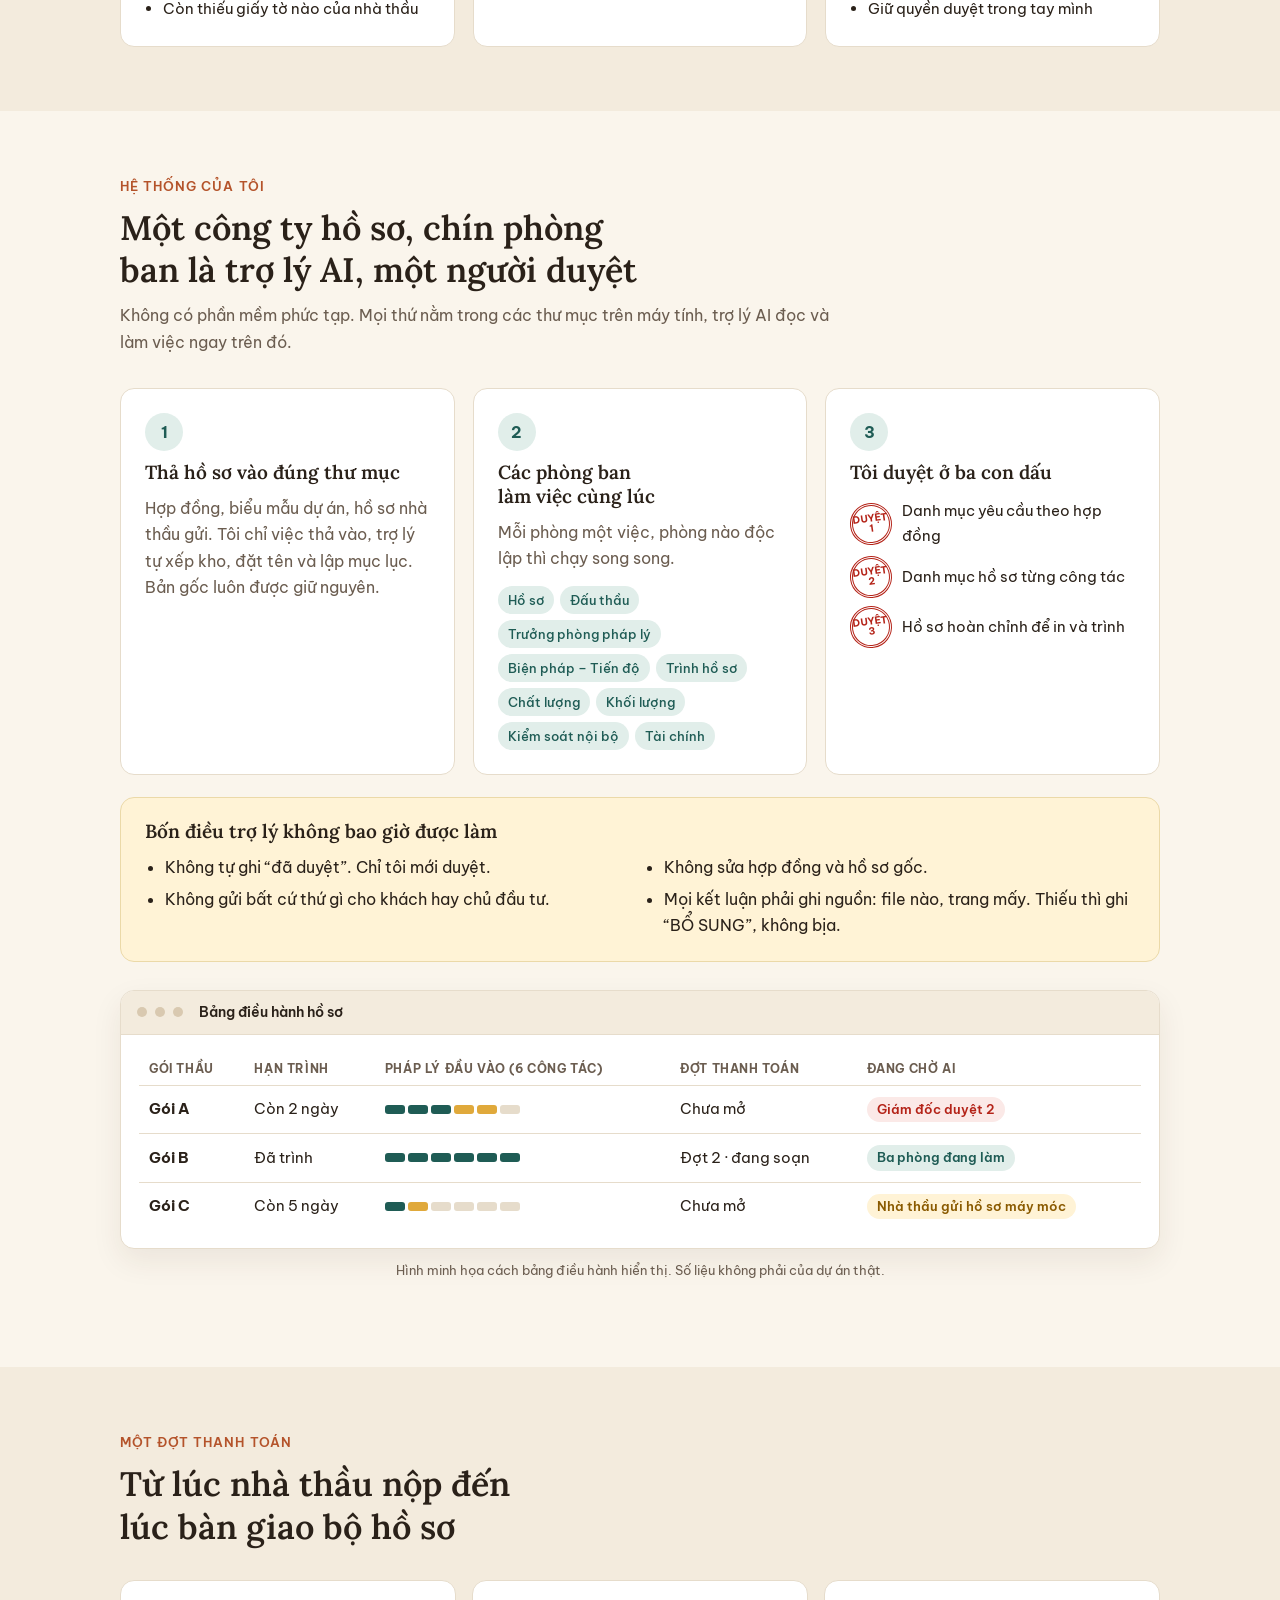
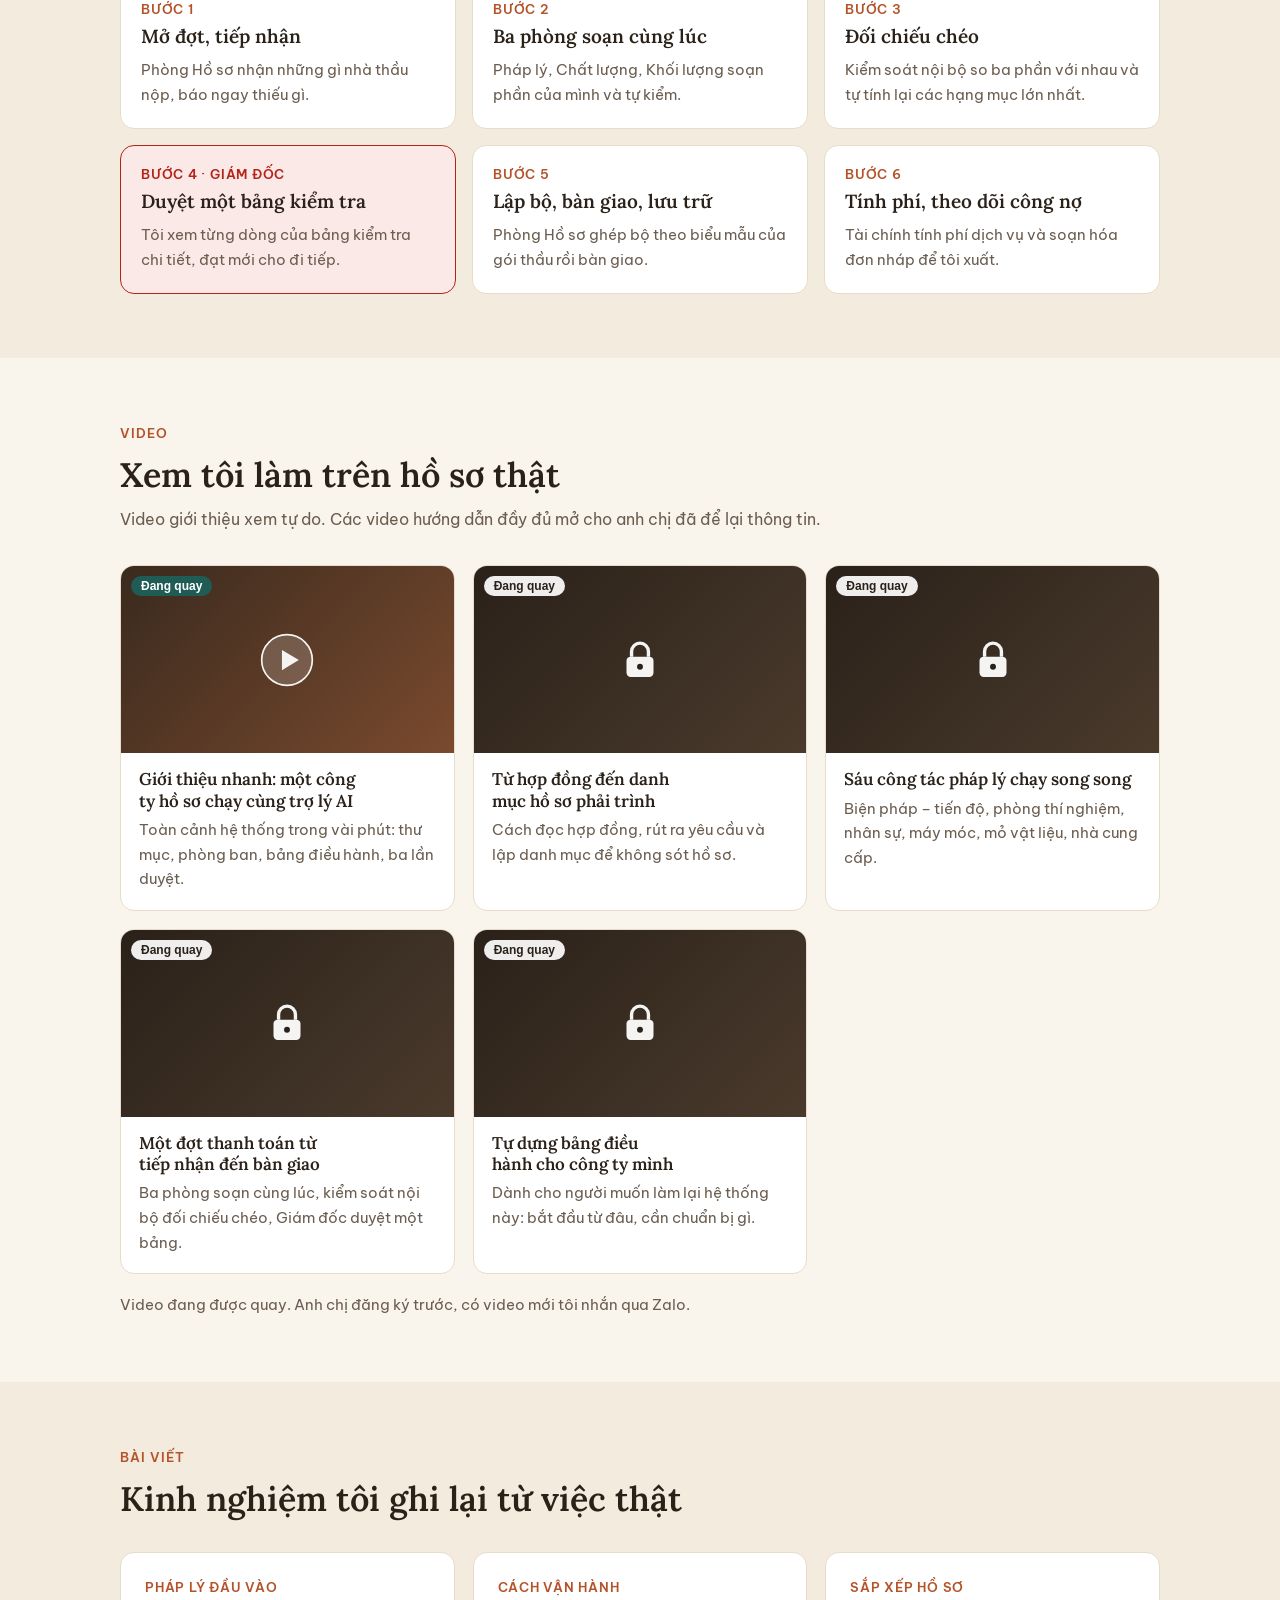
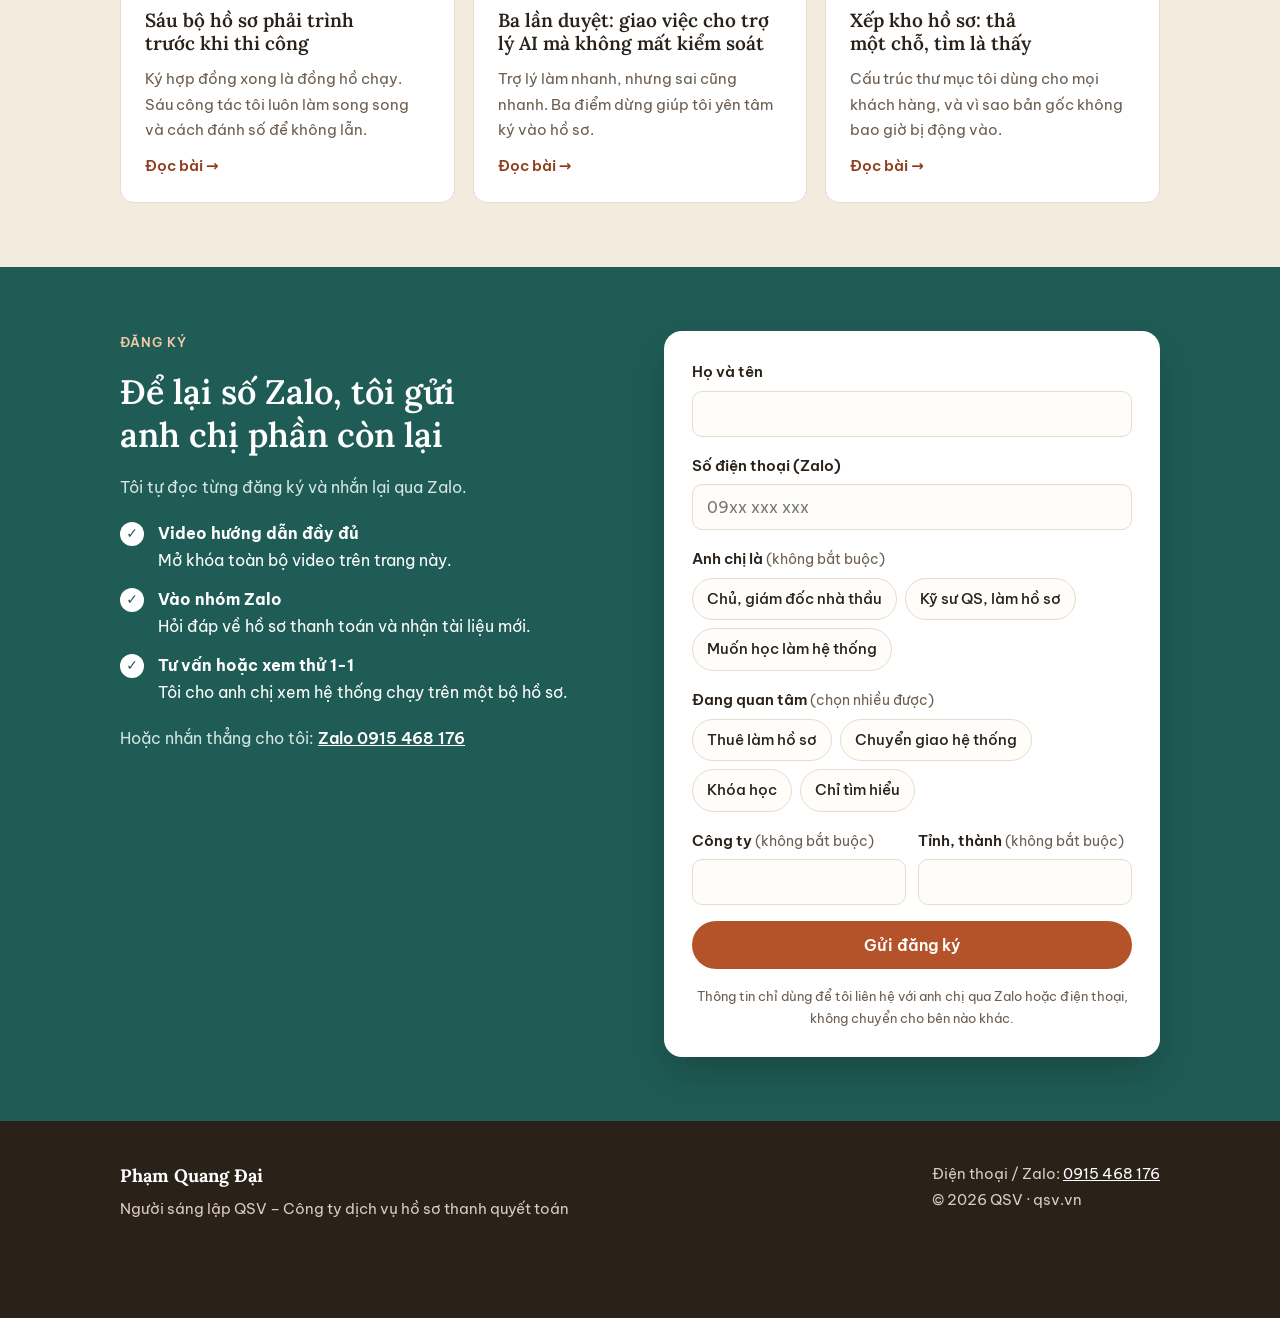
==== commit 94300a2f: "Đổi ảnh chân dung sang ảnh nền trắng Co-Authored-By: Claude Opus 5.5 <noreply@anthropic.com>" ====
--- a/index.html
+++ b/index.html
@@ -44,7 +44,7 @@
     </div>
     <div class="photo" id="khung-anh">
       <div class="frame">
-        <img src="anh/chan-dung.jpg?v=2" alt="Phạm Quang Đại" onerror="document.getElementById('khung-anh').classList.add('trong')">
+        <img src="anh/chan-dung.jpg?v=3" alt="Phạm Quang Đại" onerror="document.getElementById('khung-anh').classList.add('trong')">
         <div class="empty"><b>PQĐ</b><span>Ảnh chân dung sẽ đặt ở đây</span></div>
       </div>
       <div class="tag"><b>Phạm Quang Đại</b>15 năm làm hồ sơ thanh quyết toán</div>
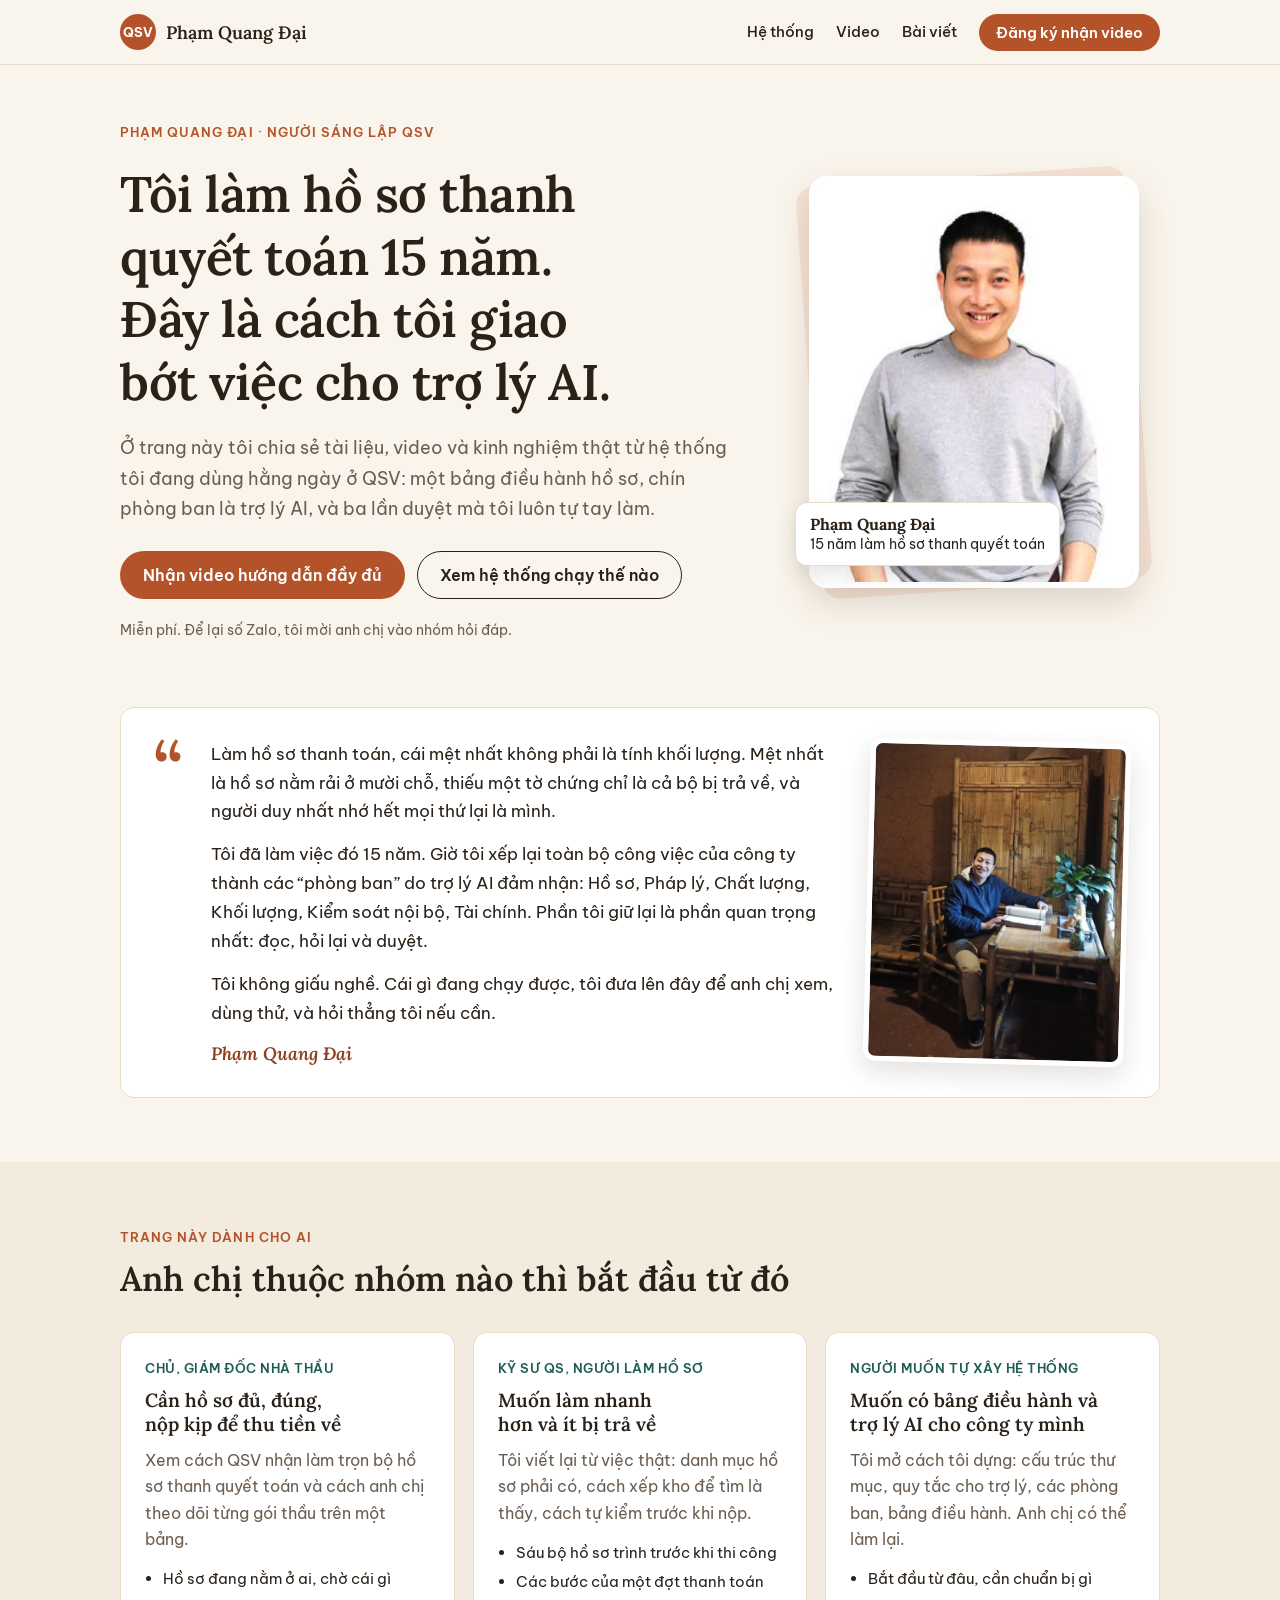
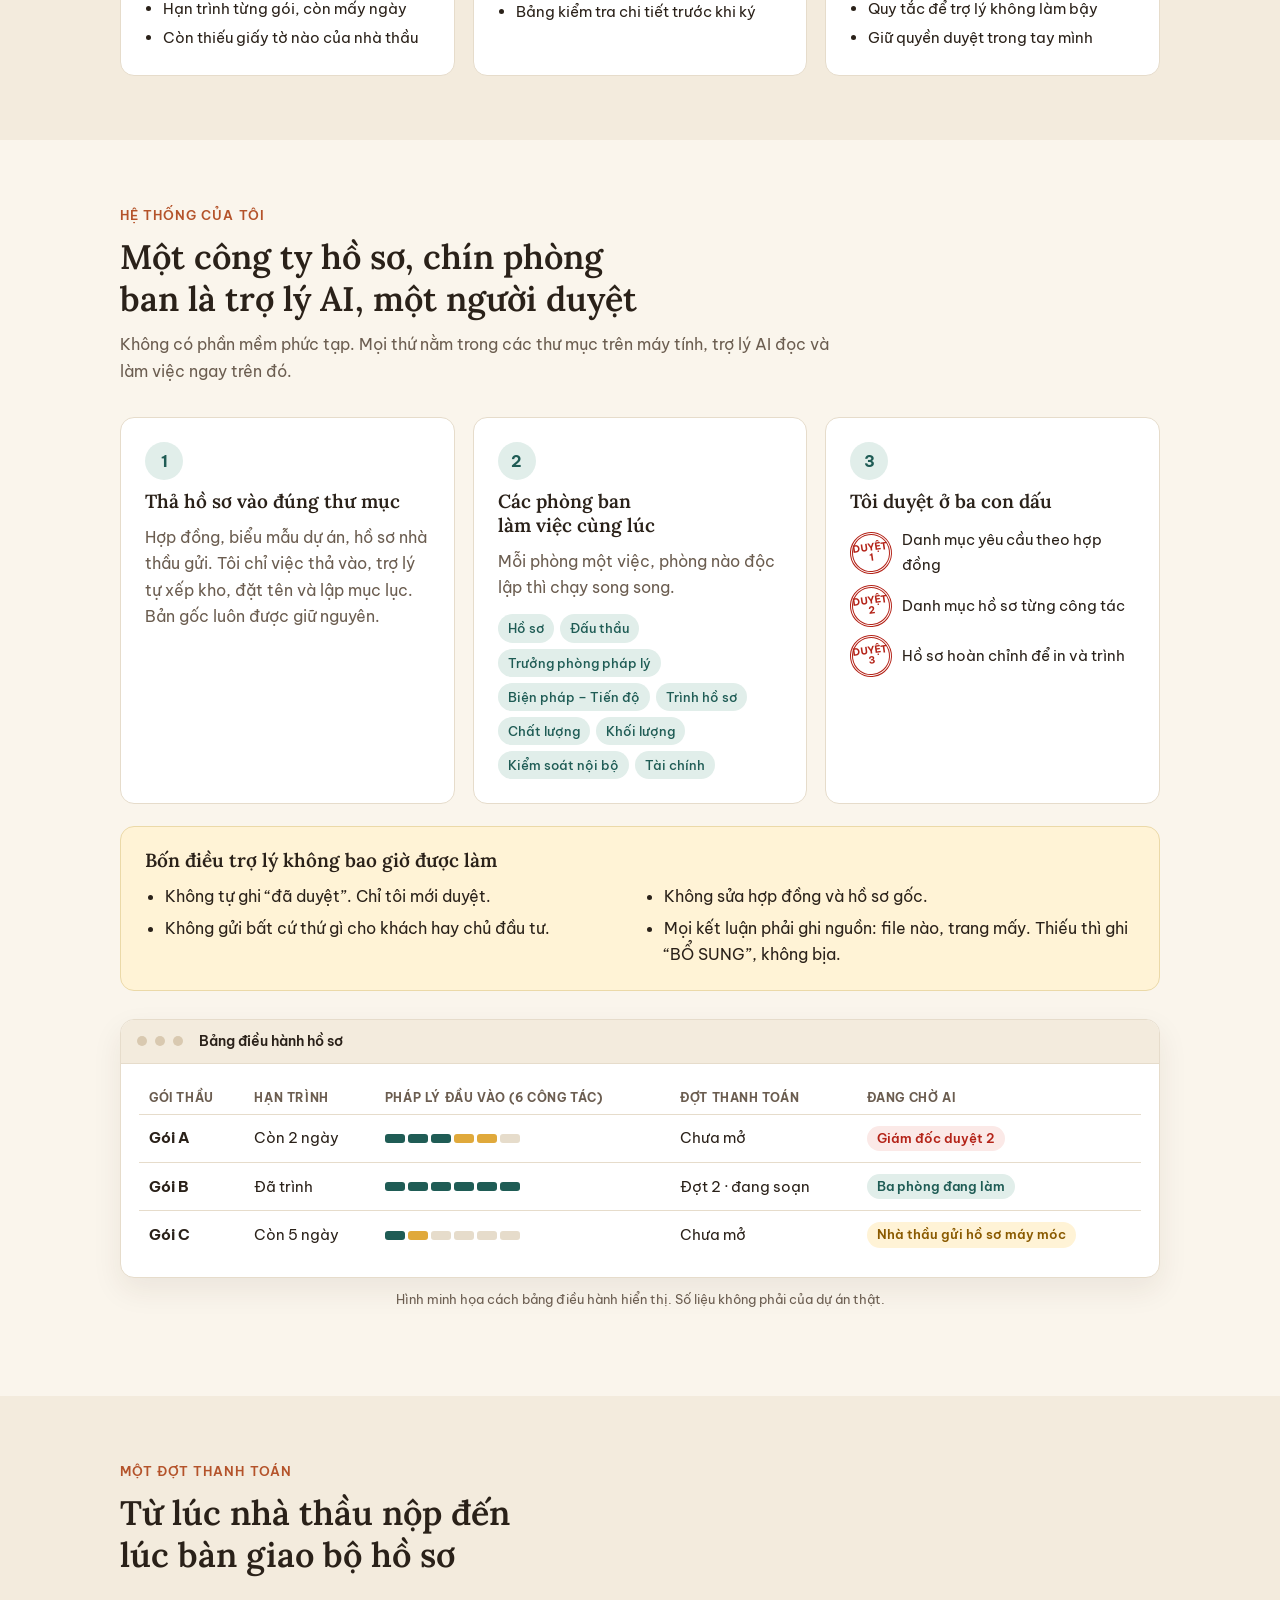
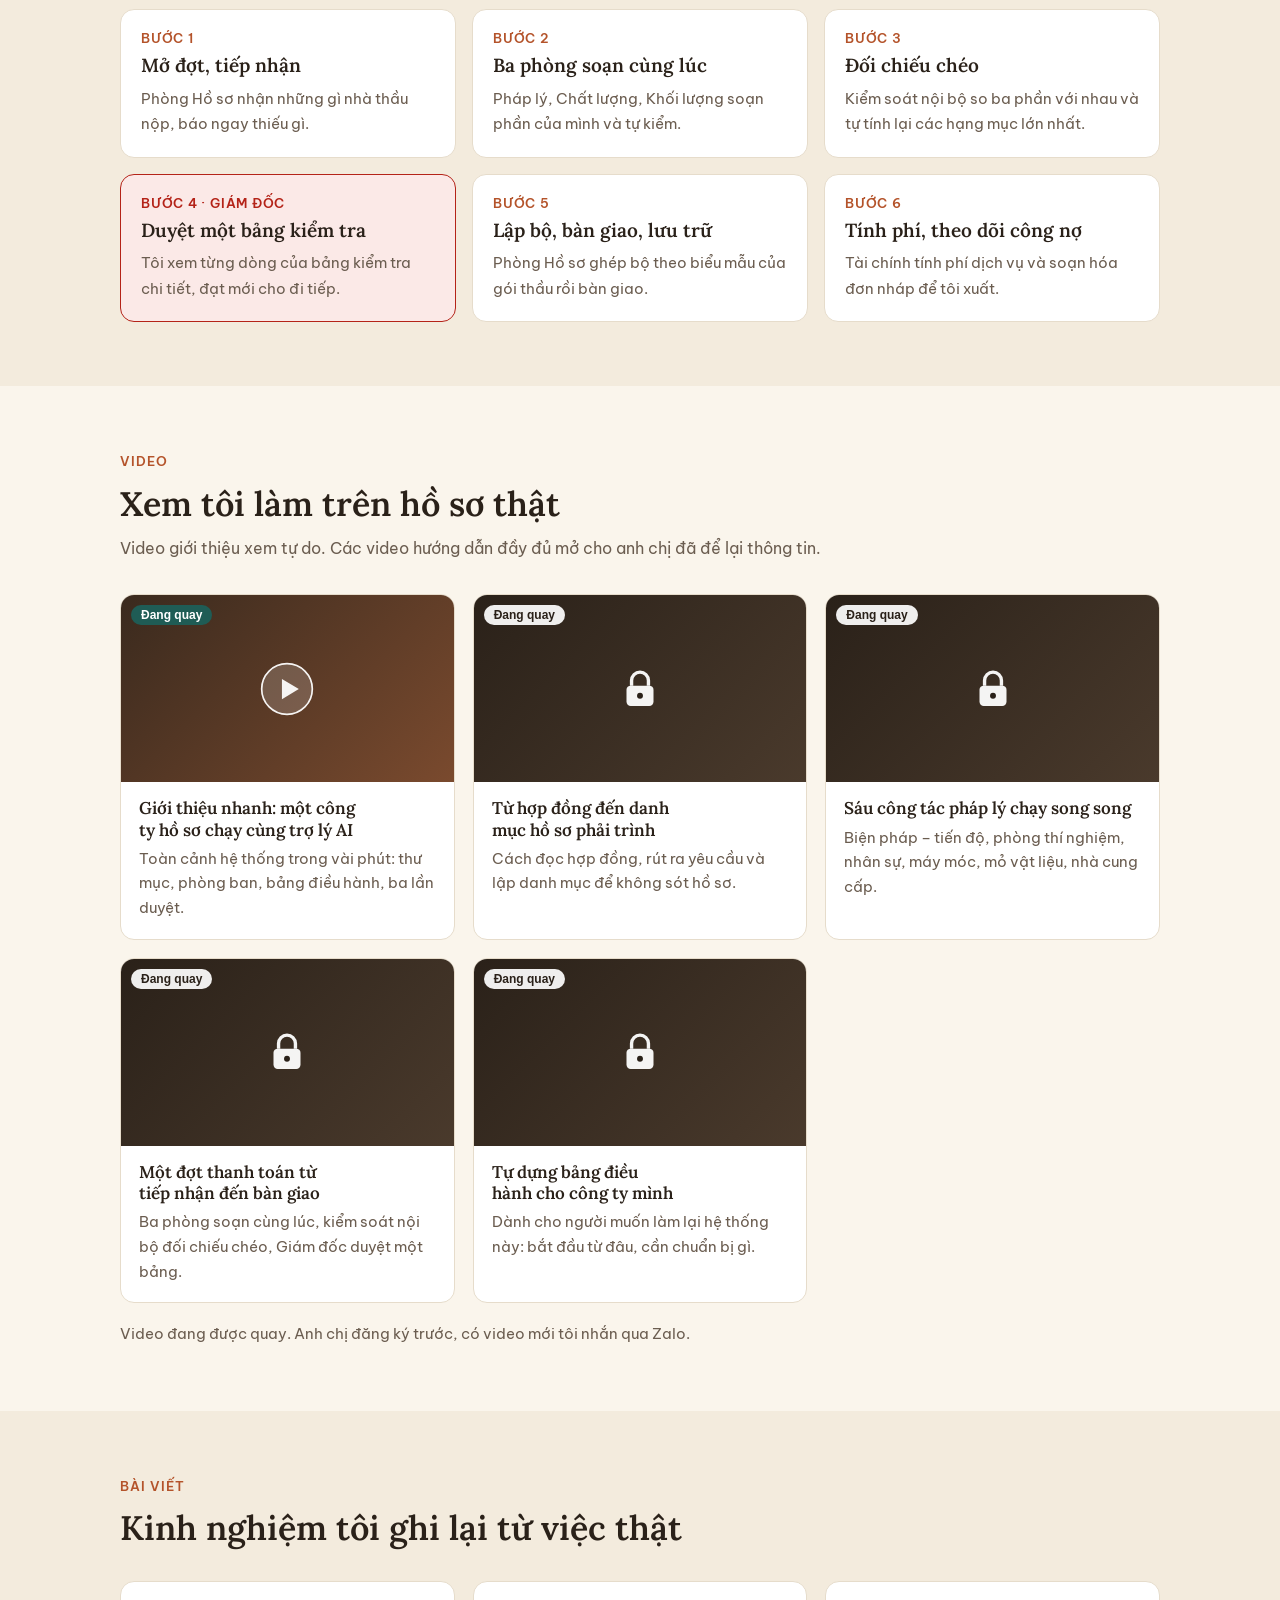
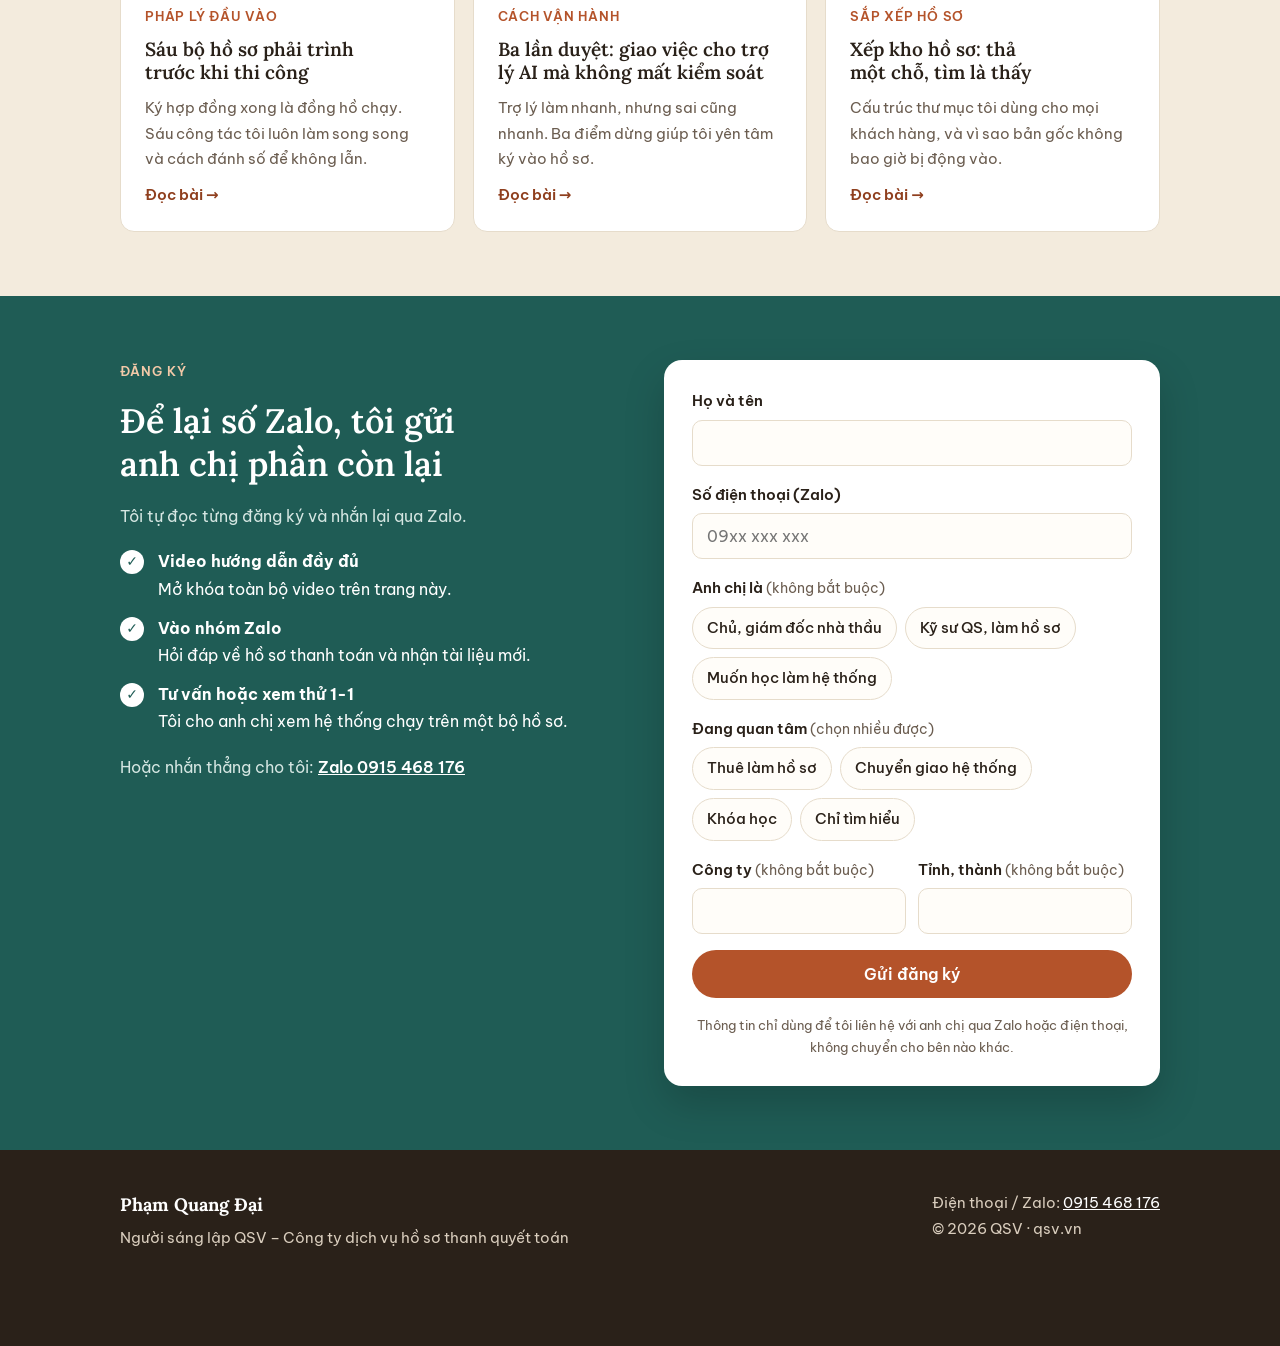
==== commit 11162c9f: "Thêm ảnh bàn tre vào phần câu chuyện Co-Authored-By: Claude Opus 5.5 <noreply@anthropic.com>" ====
--- a/index.html
+++ b/index.html
@@ -62,6 +62,7 @@
         <p>Tôi không giấu nghề. Cái gì đang chạy được, tôi đưa lên đây để anh chị xem, dùng thử, và hỏi thẳng tôi nếu cần.</p>
         <span class="sign">Phạm Quang Đại</span>
       </div>
+      <figure class="story-anh"><img src="anh/ban-tre.jpg?v=1" alt="Phạm Quang Đại ngồi bên bàn tre" loading="lazy" width="560" height="700"></figure>
     </div>
   </div>
 </section>
--- a/assets/site.css
+++ b/assets/site.css
@@ -68,6 +68,10 @@
 .story .q{font:600 72px/0.8 var(--f-head);color:var(--accent)}
 .story .txt{display:flex;flex-direction:column;gap:14px;font-size:17px;max-width:66ch}
 .story .sign{font:italic 600 18px var(--f-head);color:var(--accent-dark)}
+.story{grid-template-columns:auto 1fr 260px;align-items:center}
+.story .q{align-self:start}
+.story-anh{margin:0;border-radius:12px;overflow:hidden;border:5px solid #fff;box-shadow:0 10px 26px rgba(60,40,20,.14);transform:rotate(1.5deg)}
+.story-anh img{width:100%;height:auto;aspect-ratio:4/5;object-fit:cover}
 
 /* Thẻ */
 .cards{display:grid;grid-template-columns:repeat(3,1fr);gap:18px}
@@ -226,6 +230,7 @@
   section{padding:48px 0}
   .hero{padding:32px 0 48px}
   .story{grid-template-columns:1fr;padding:24px;gap:6px}
+  .story-anh{order:-1;width:min(260px,80%);justify-self:center;margin-bottom:14px;transform:none}
   .story .q{font-size:54px}
   .dock{display:flex}
 }
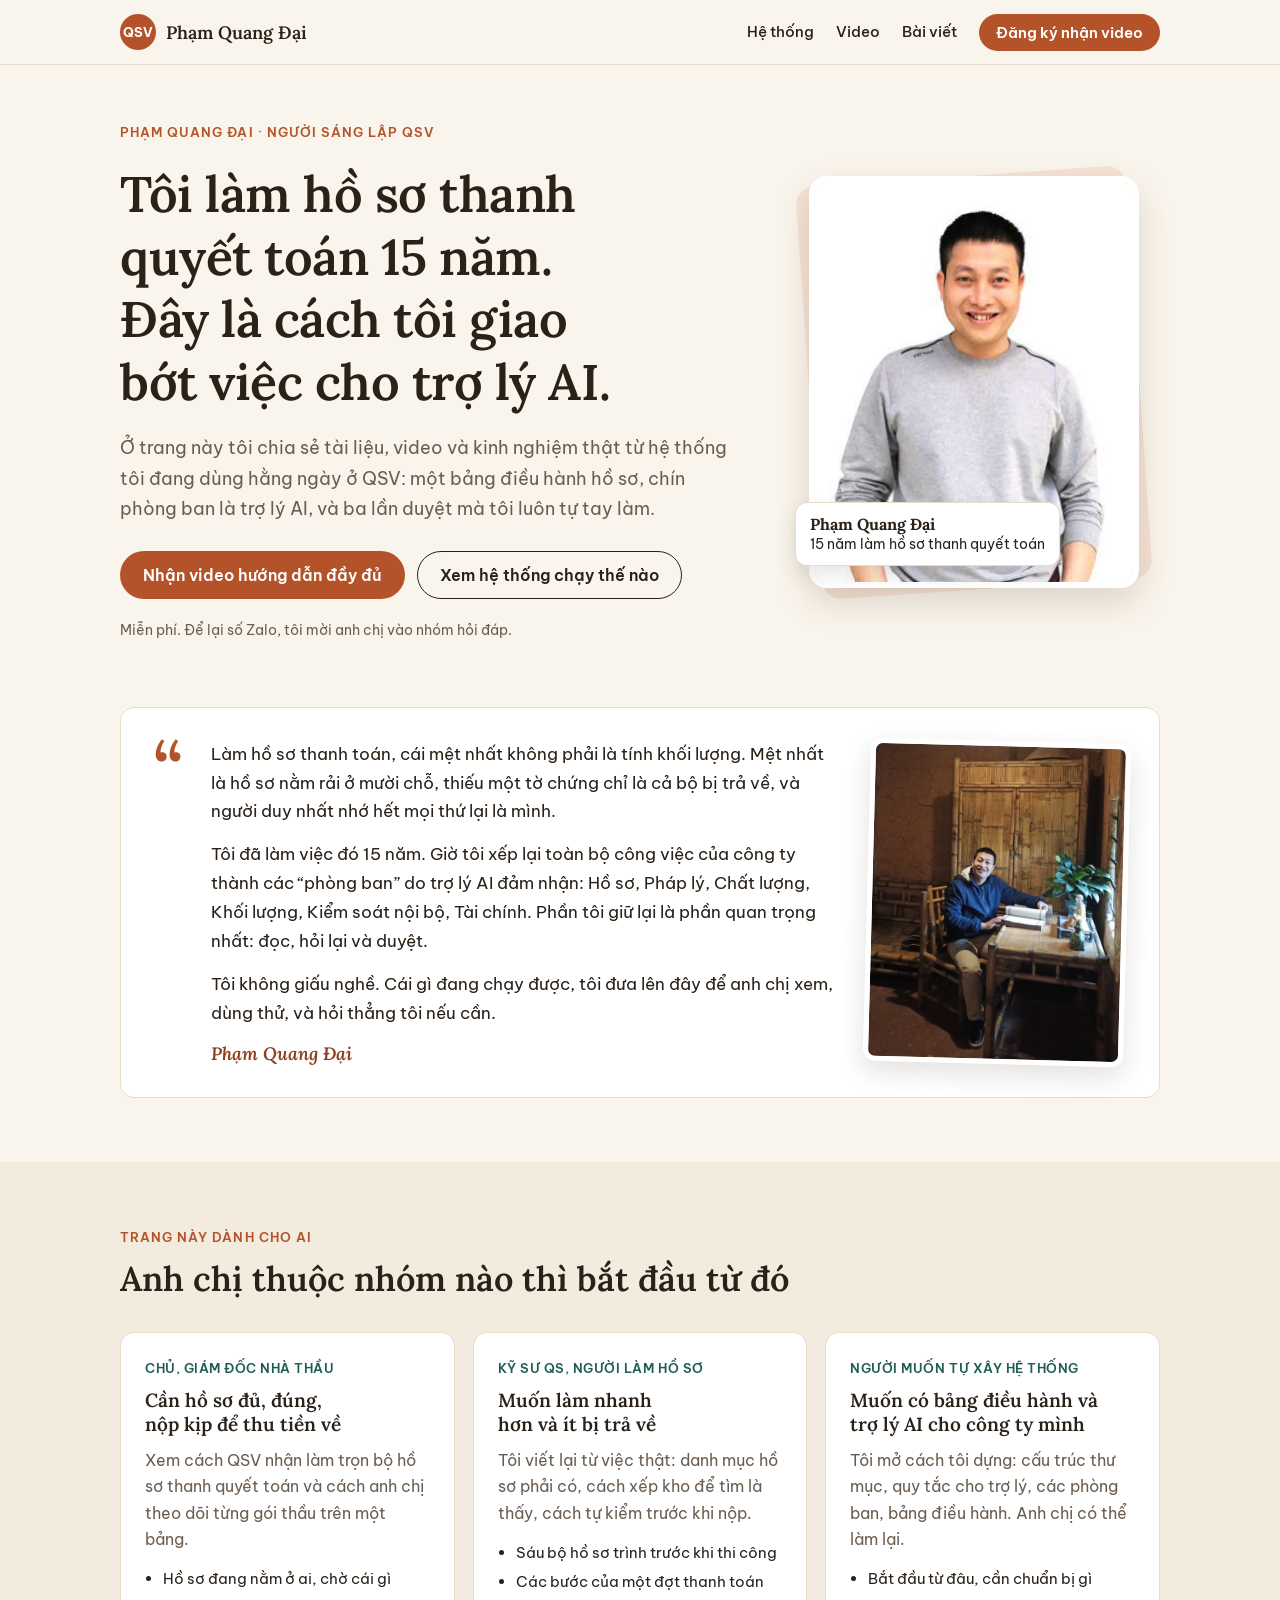
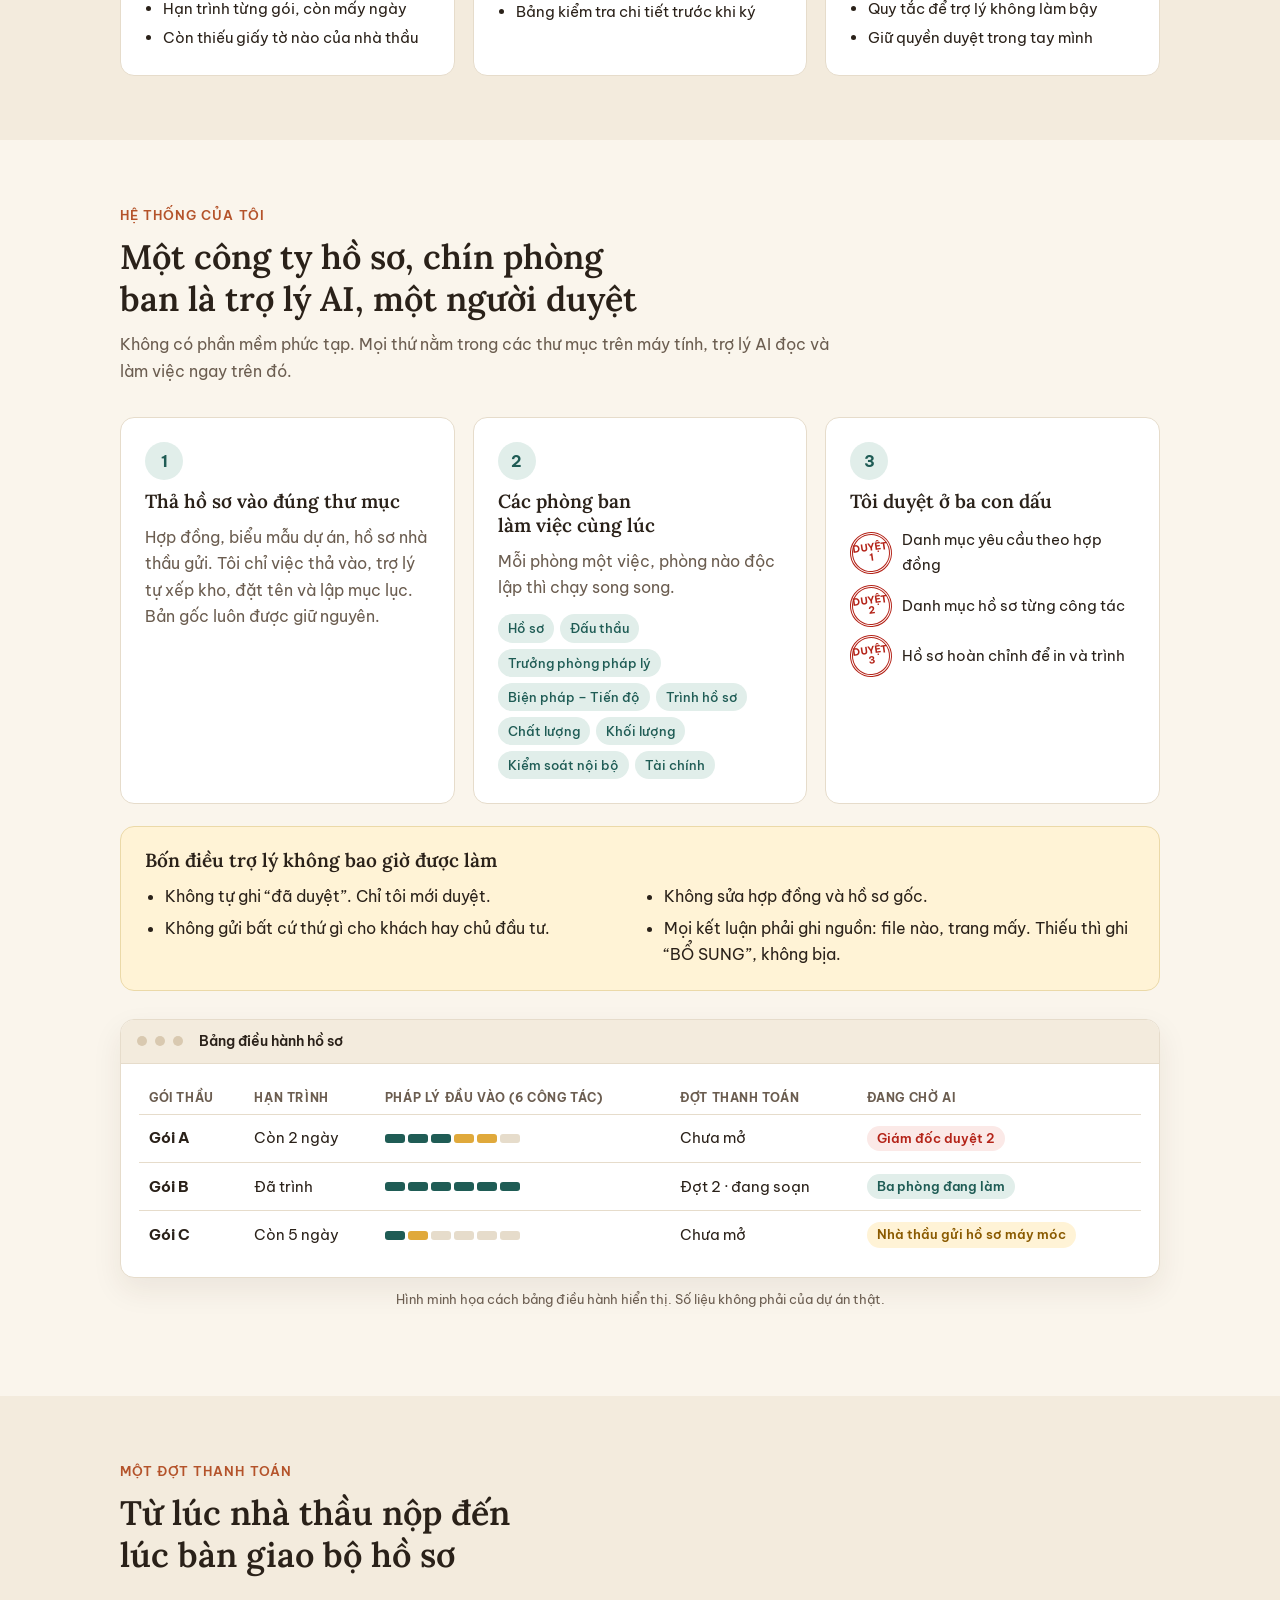
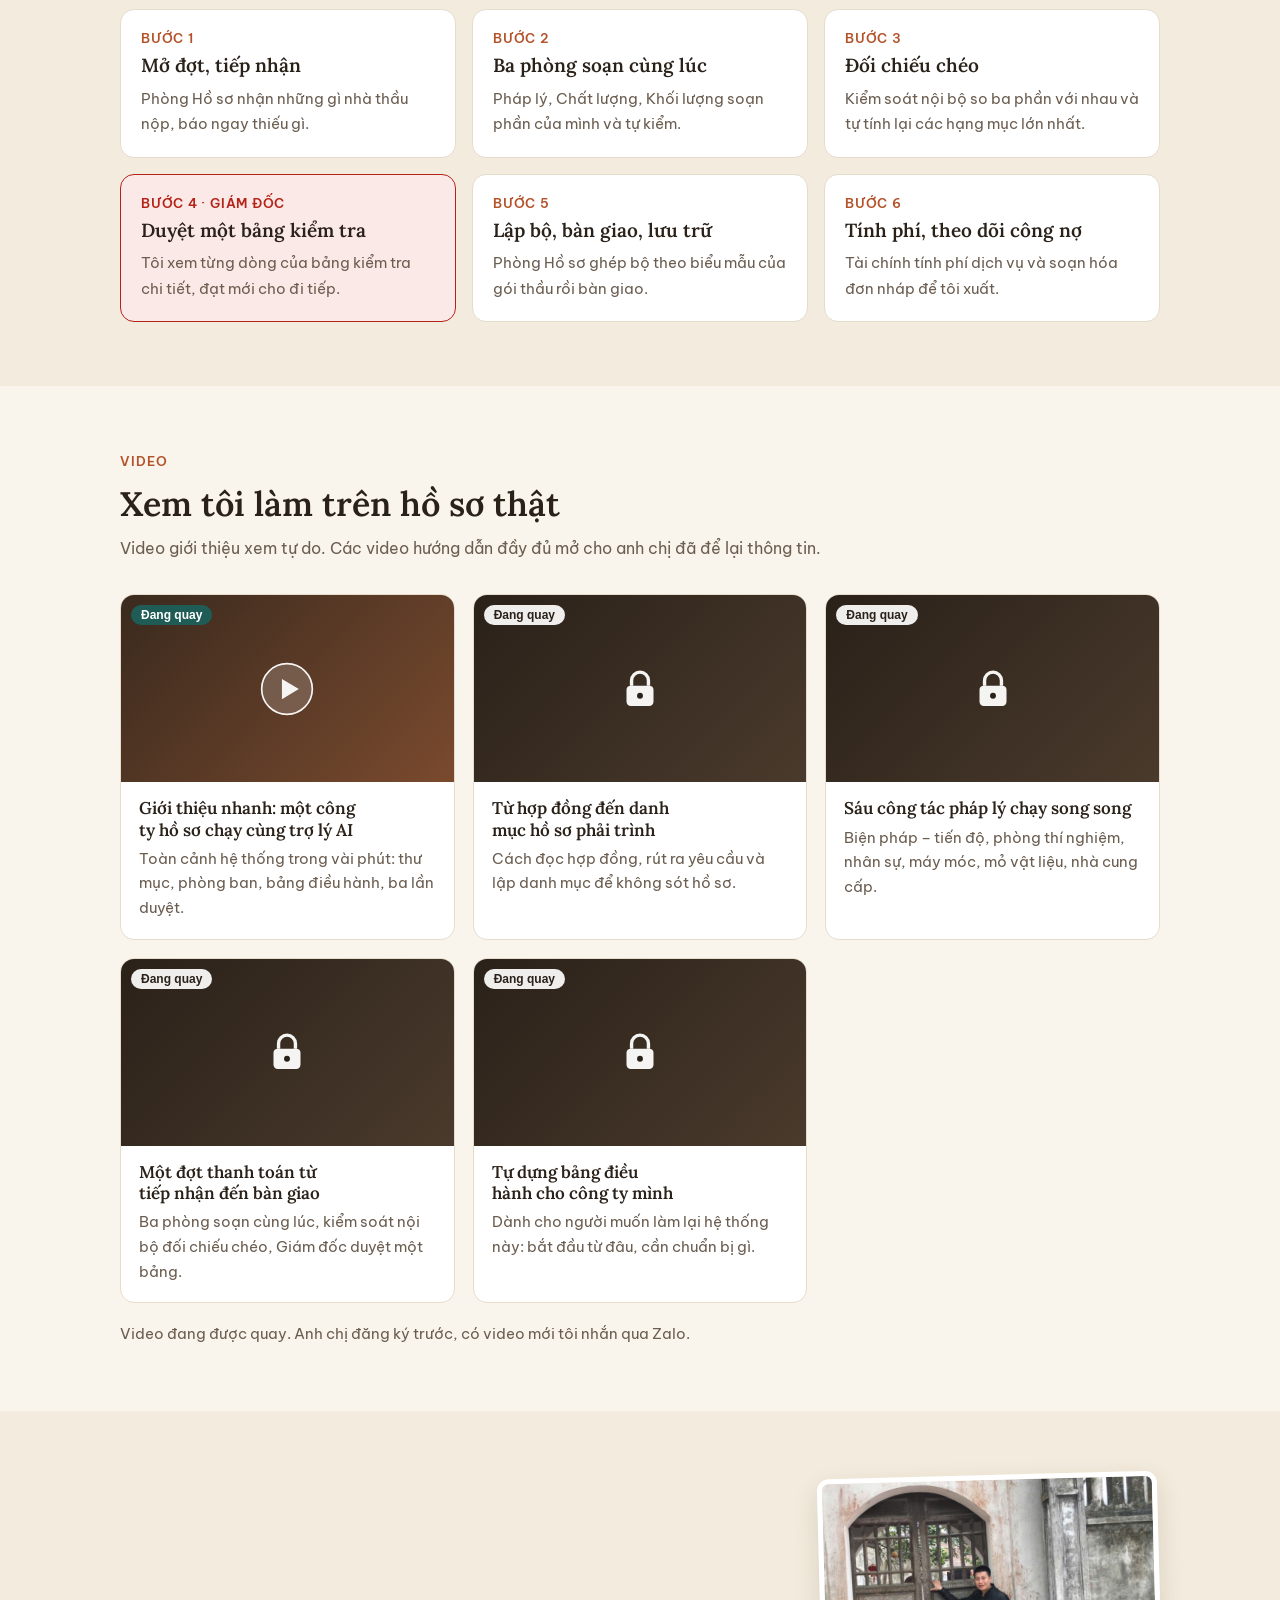
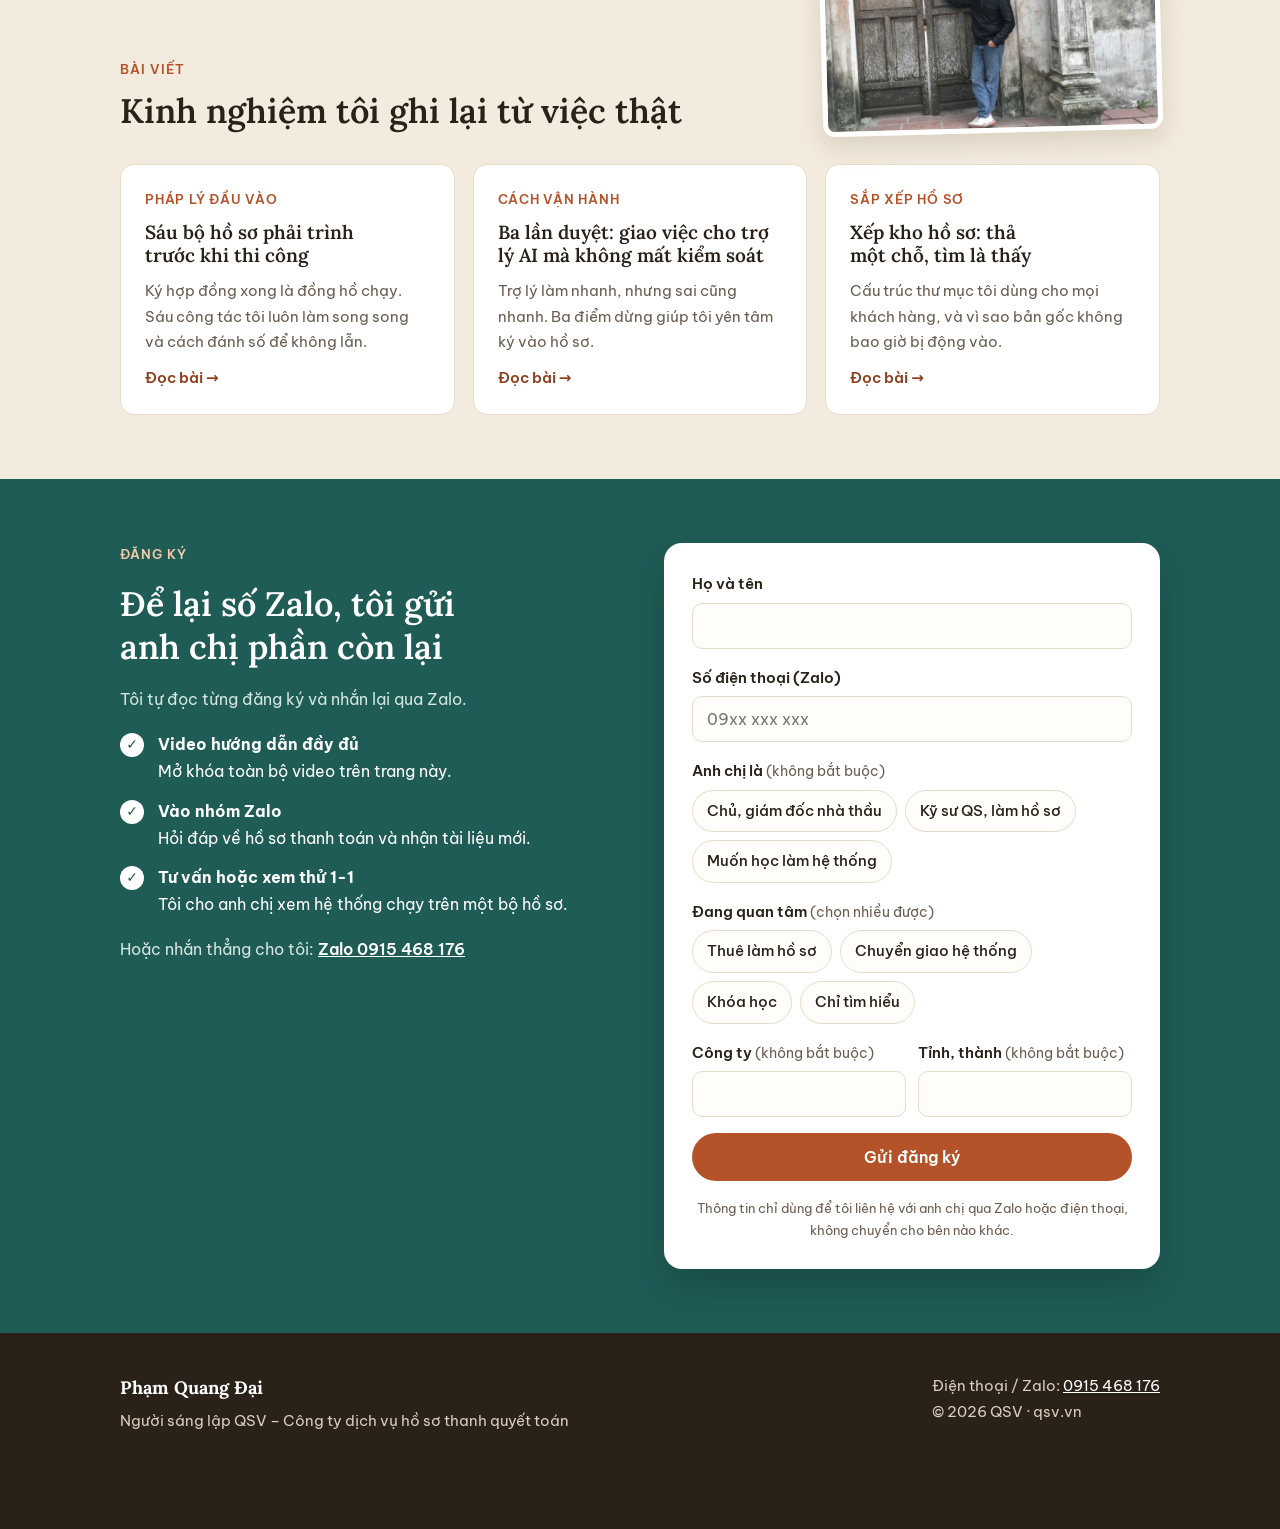
==== commit 567db2b4: "Thêm ảnh cổng đình vào mục Bài viết Co-Authored-By: Claude Opus 5.5 <noreply@anthropic.com>" ====
--- a/index.html
+++ b/index.html
@@ -187,9 +187,12 @@
 
 <section class="alt" id="bai-viet">
   <div class="wrap">
-    <div class="sec-head">
-      <span class="eyebrow">Bài viết</span>
-      <h2>Kinh nghiệm tôi ghi lại từ việc thật</h2>
+    <div class="bv-dau">
+      <div class="sec-head">
+        <span class="eyebrow">Bài viết</span>
+        <h2>Kinh nghiệm tôi ghi lại từ việc thật</h2>
+      </div>
+      <figure class="bv-anh"><img src="anh/cong-dinh.jpg?v=1" alt="Phạm Quang Đại đứng trước cổng đình" loading="lazy" width="720" height="540"></figure>
     </div>
     <div class="posts">
       <a class="post" href="bai-viet/sau-bo-ho-so-trinh-truoc-khi-thi-cong.html">
--- a/assets/site.css
+++ b/assets/site.css
@@ -146,6 +146,11 @@
 .post .k{font-size:12.5px;font-weight:600;color:var(--accent);text-transform:uppercase;letter-spacing:.06em}
 .post p{color:var(--muted);font-size:15px}
 .post .more{margin-top:auto;font-weight:600;color:var(--accent-dark);font-size:15px}
+
+.bv-dau{display:grid;grid-template-columns:1fr 340px;gap:32px;align-items:end;margin-bottom:32px}
+.bv-dau .sec-head{margin-bottom:0}
+.bv-anh{margin:0;border-radius:12px;overflow:hidden;border:5px solid #fff;box-shadow:0 10px 26px rgba(60,40,20,.14);transform:rotate(-1.5deg)}
+.bv-anh img{width:100%;height:auto;aspect-ratio:4/3;object-fit:cover}
 
 /* Đăng ký */
 .signup{background:var(--green);color:#fff}
@@ -230,6 +235,8 @@
   section{padding:48px 0}
   .hero{padding:32px 0 48px}
   .story{grid-template-columns:1fr;padding:24px;gap:6px}
+  .bv-dau{grid-template-columns:1fr;gap:18px}
+  .bv-anh{transform:none}
   .story-anh{order:-1;width:min(260px,80%);justify-self:center;margin-bottom:14px;transform:none}
   .story .q{font-size:54px}
   .dock{display:flex}
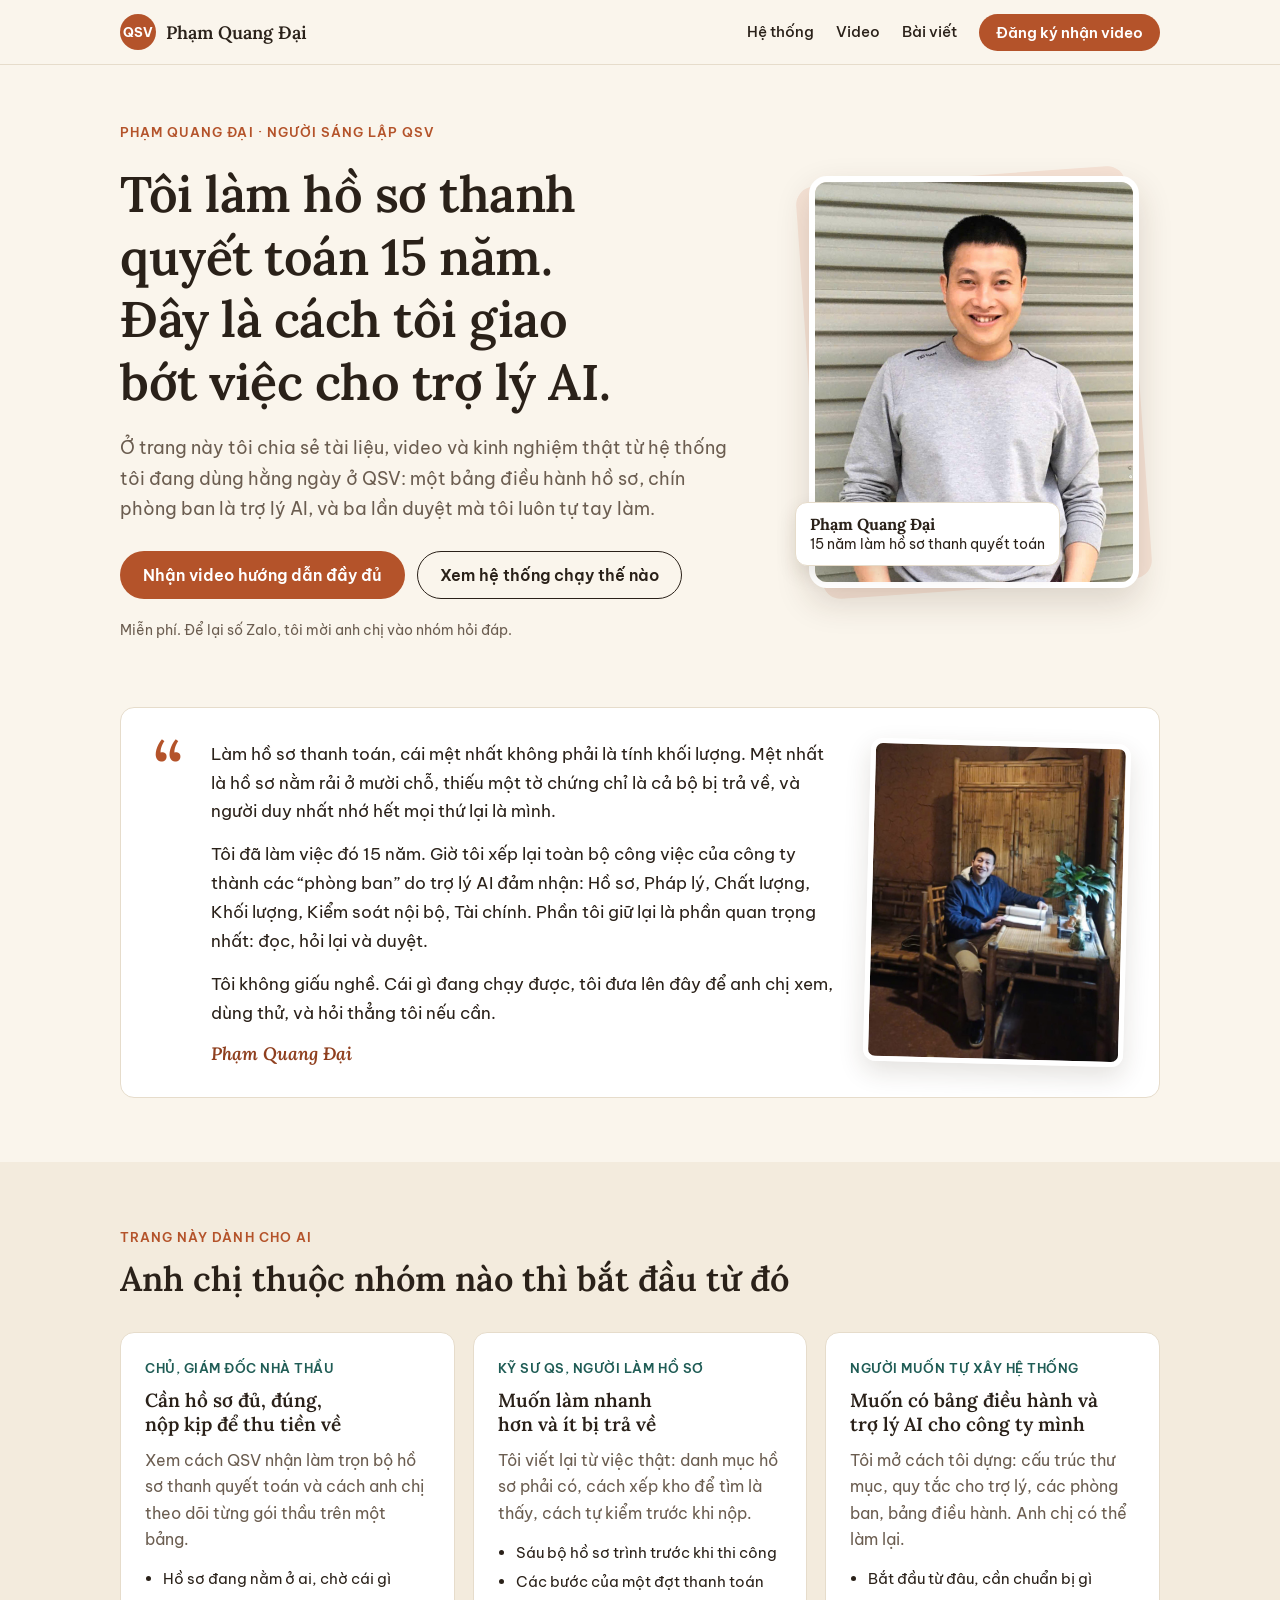
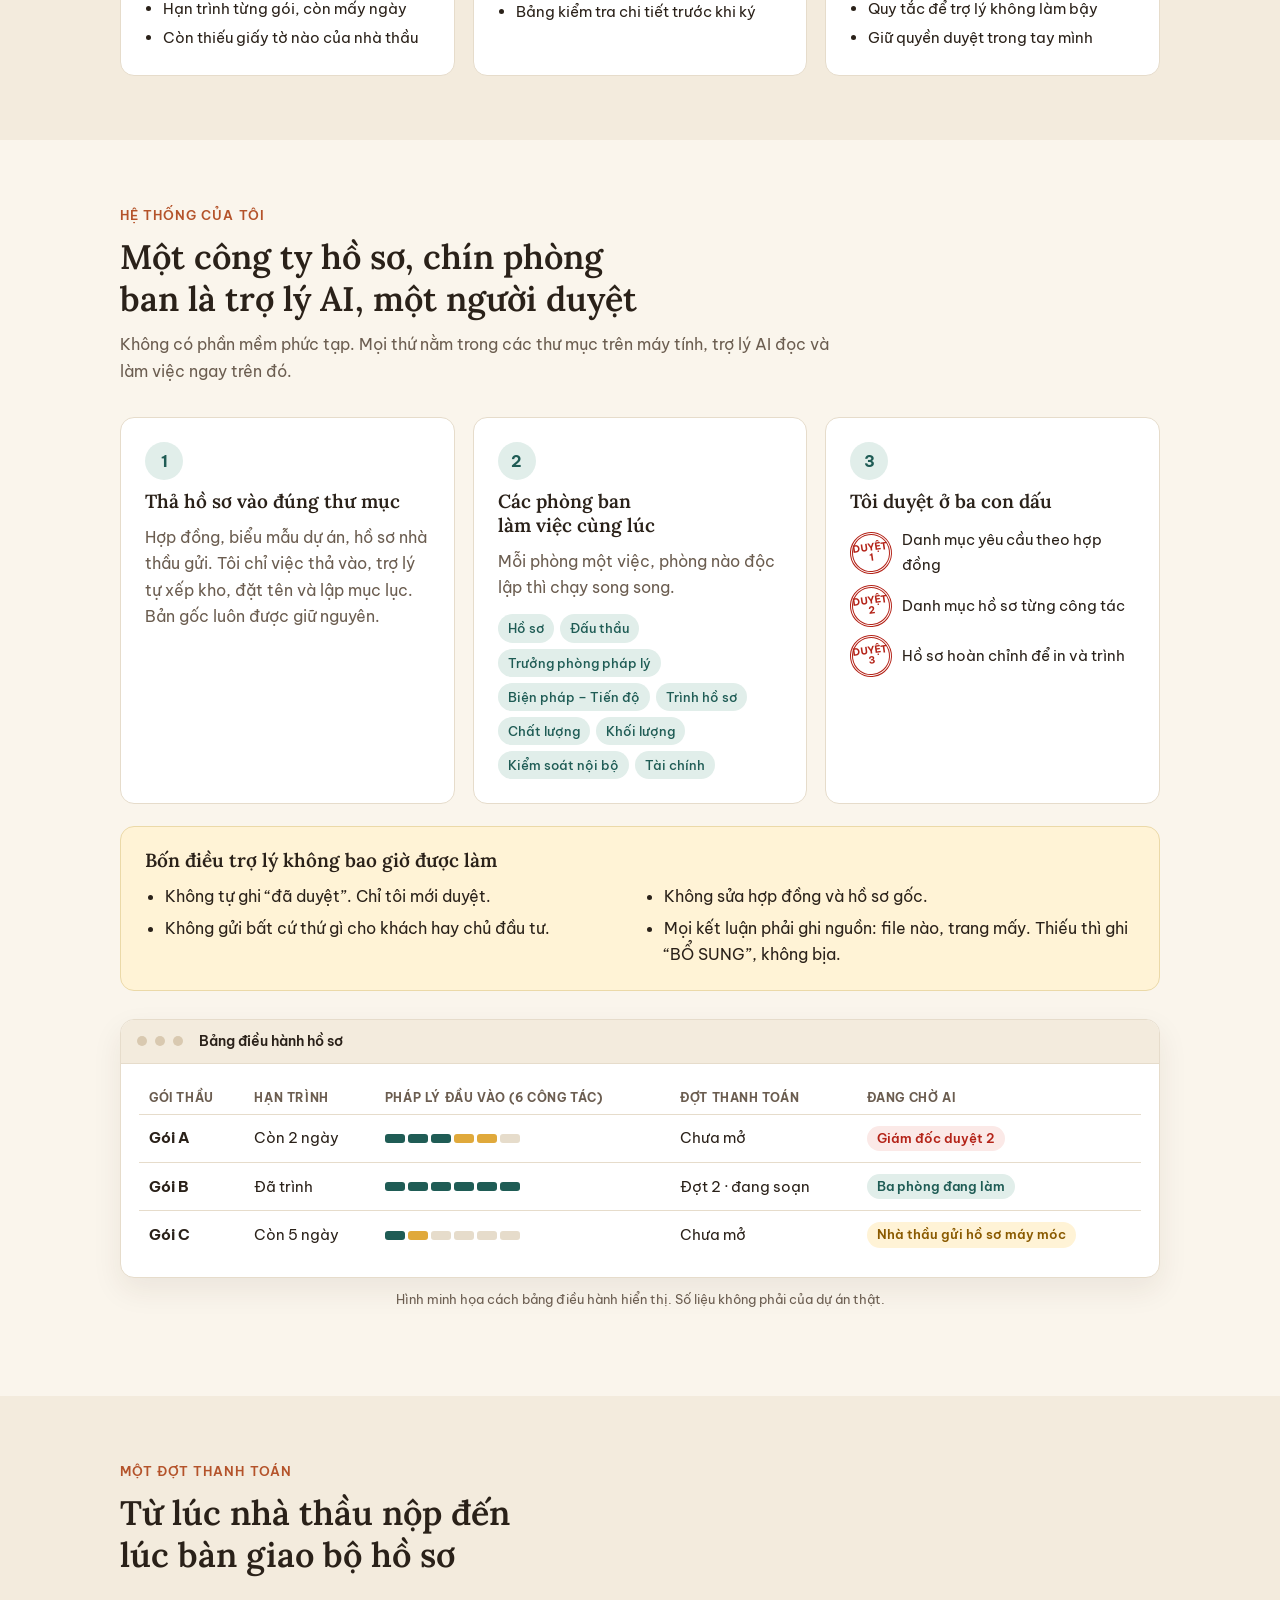
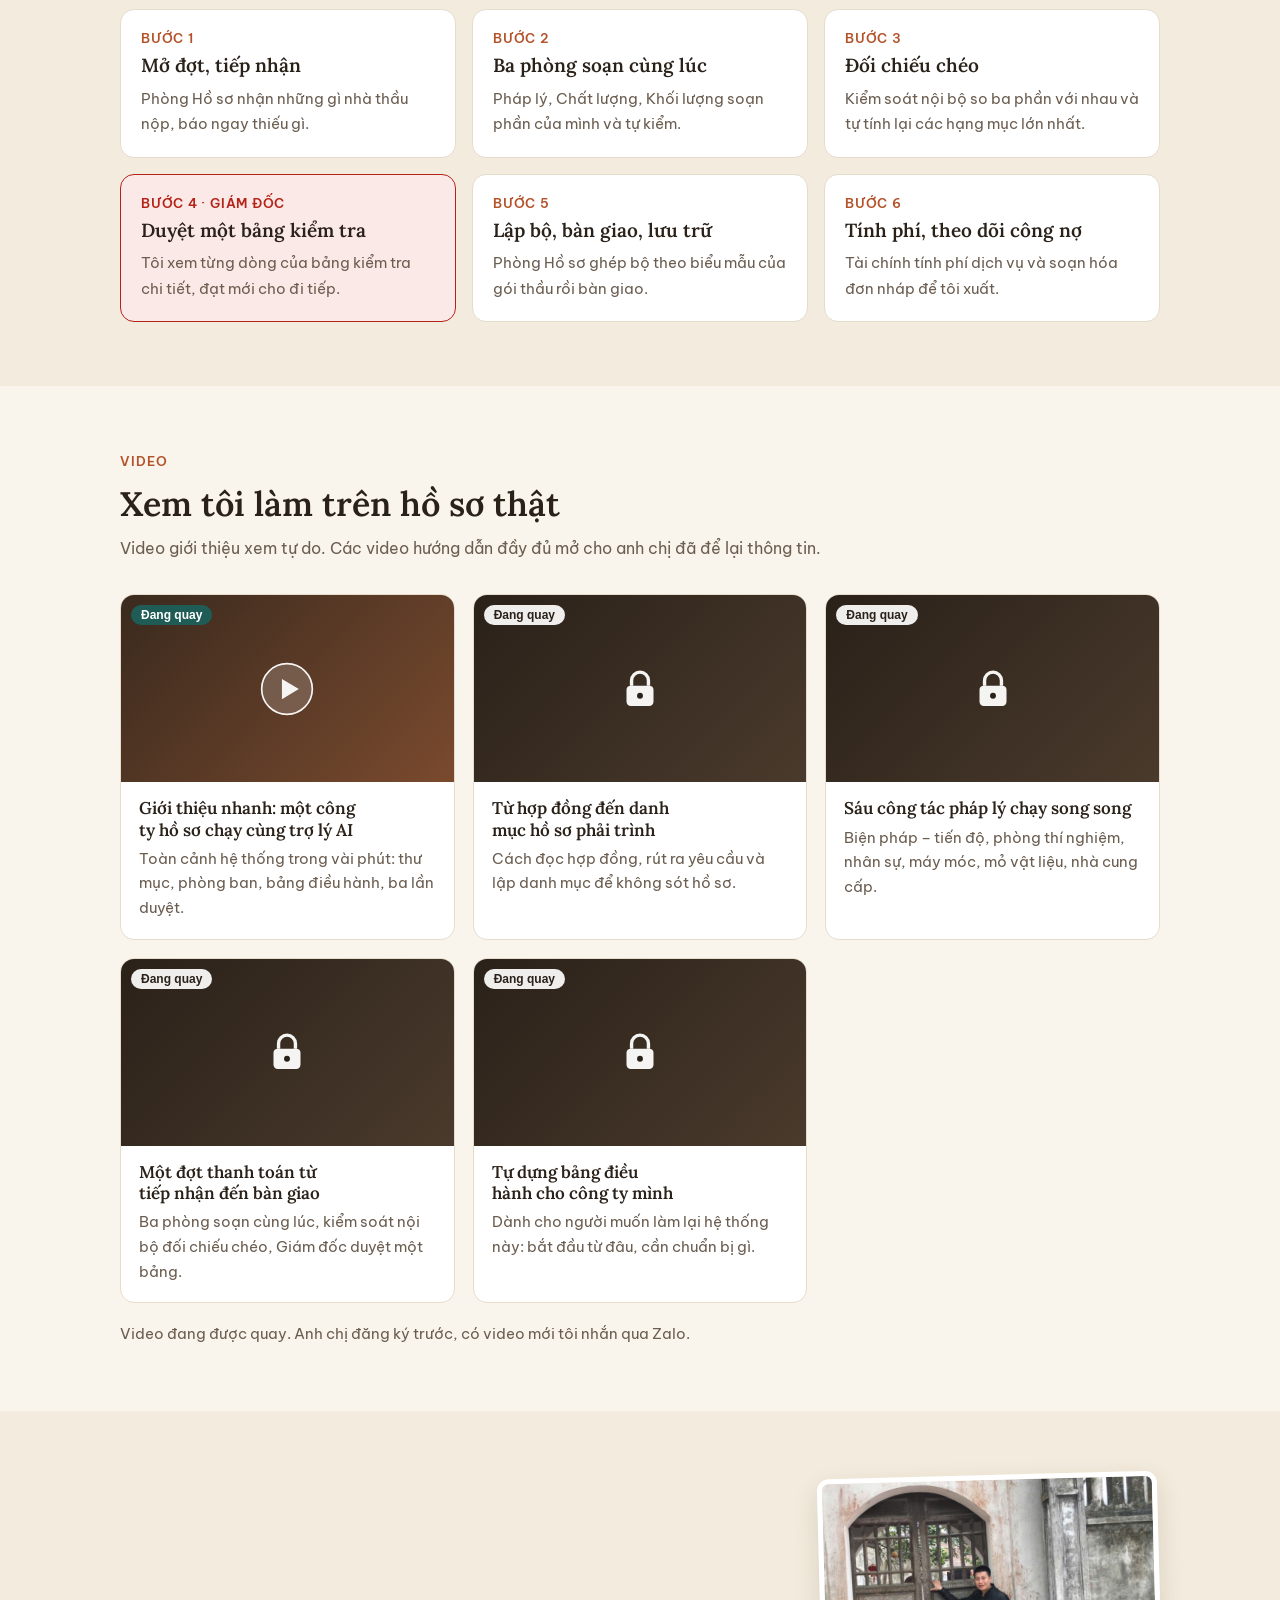
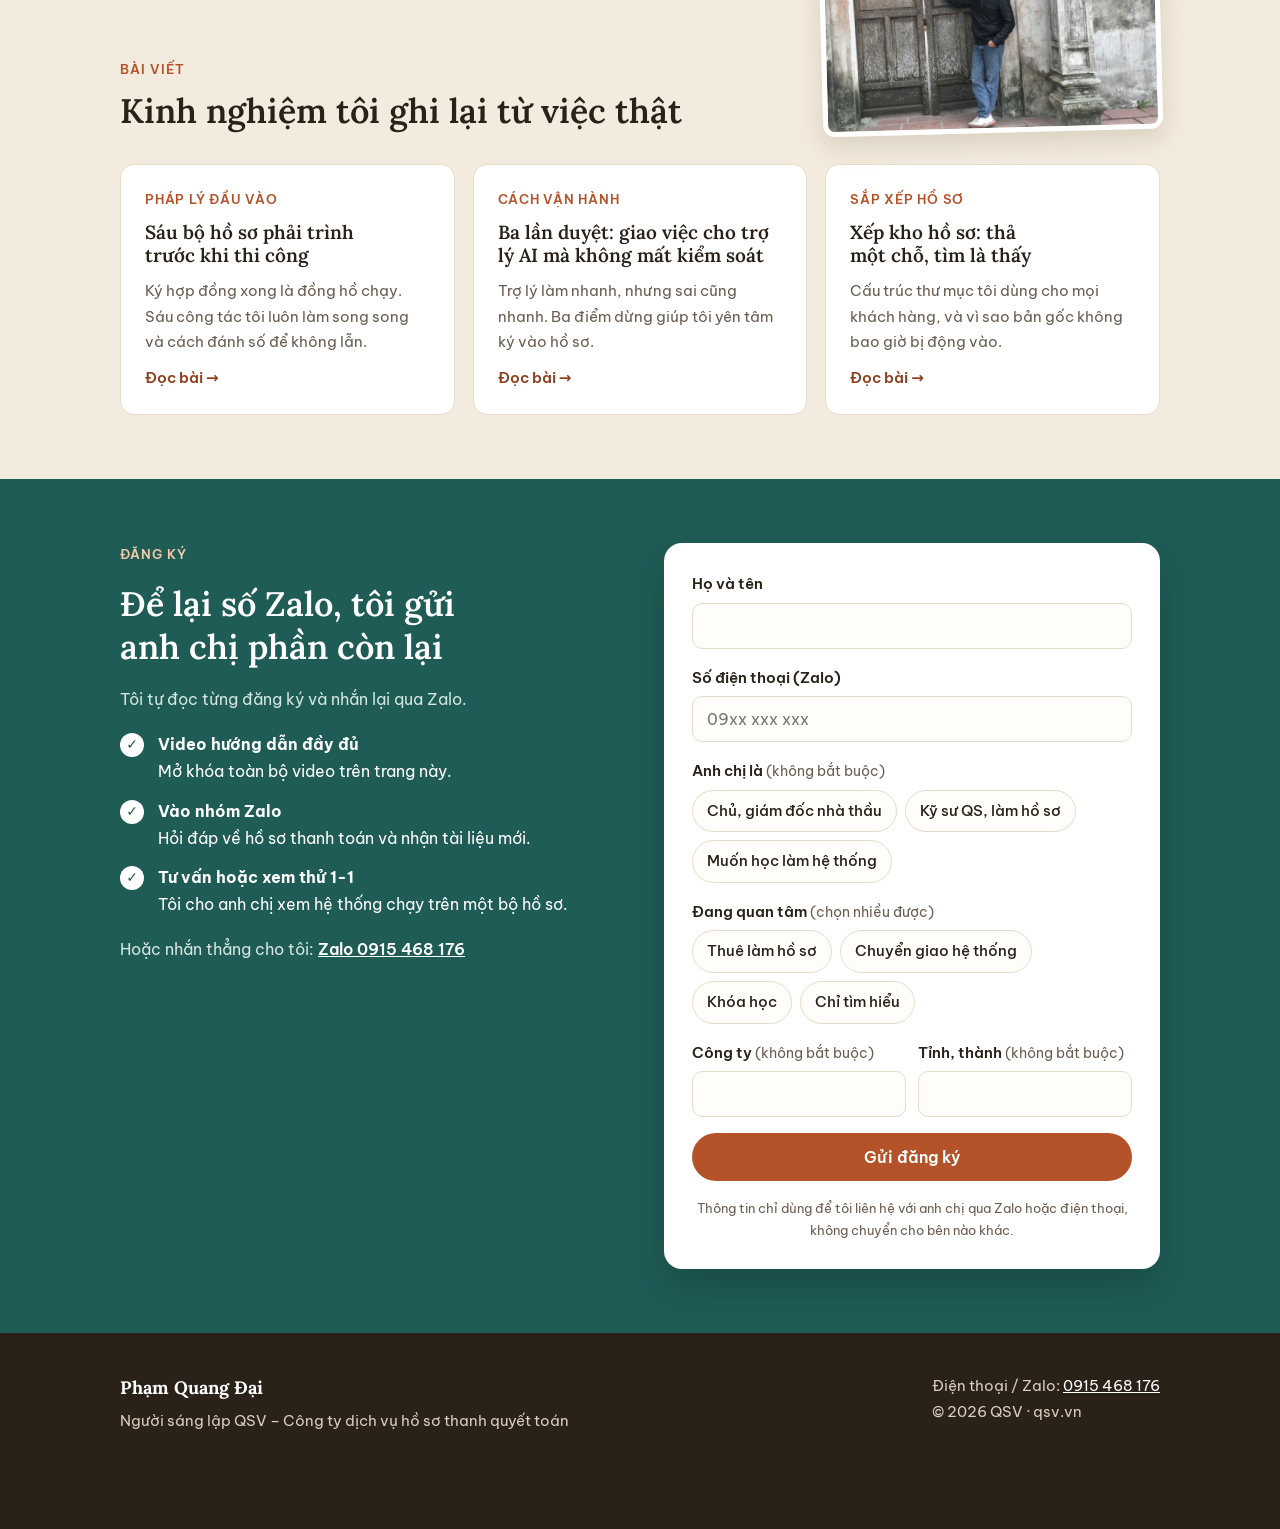
==== commit 57b165ad: "Thay ảnh chân dung bằng ảnh gốc Co-Authored-By: Claude Opus 5.5 <noreply@anthropic.com>" ====
--- a/index.html
+++ b/index.html
@@ -44,7 +44,7 @@
     </div>
     <div class="photo" id="khung-anh">
       <div class="frame">
-        <img src="anh/chan-dung.jpg?v=3" alt="Phạm Quang Đại" onerror="document.getElementById('khung-anh').classList.add('trong')">
+        <img src="anh/chan-dung.jpg?v=4" alt="Phạm Quang Đại" onerror="document.getElementById('khung-anh').classList.add('trong')">
         <div class="empty"><b>PQĐ</b><span>Ảnh chân dung sẽ đặt ở đây</span></div>
       </div>
       <div class="tag"><b>Phạm Quang Đại</b>15 năm làm hồ sơ thanh quyết toán</div>
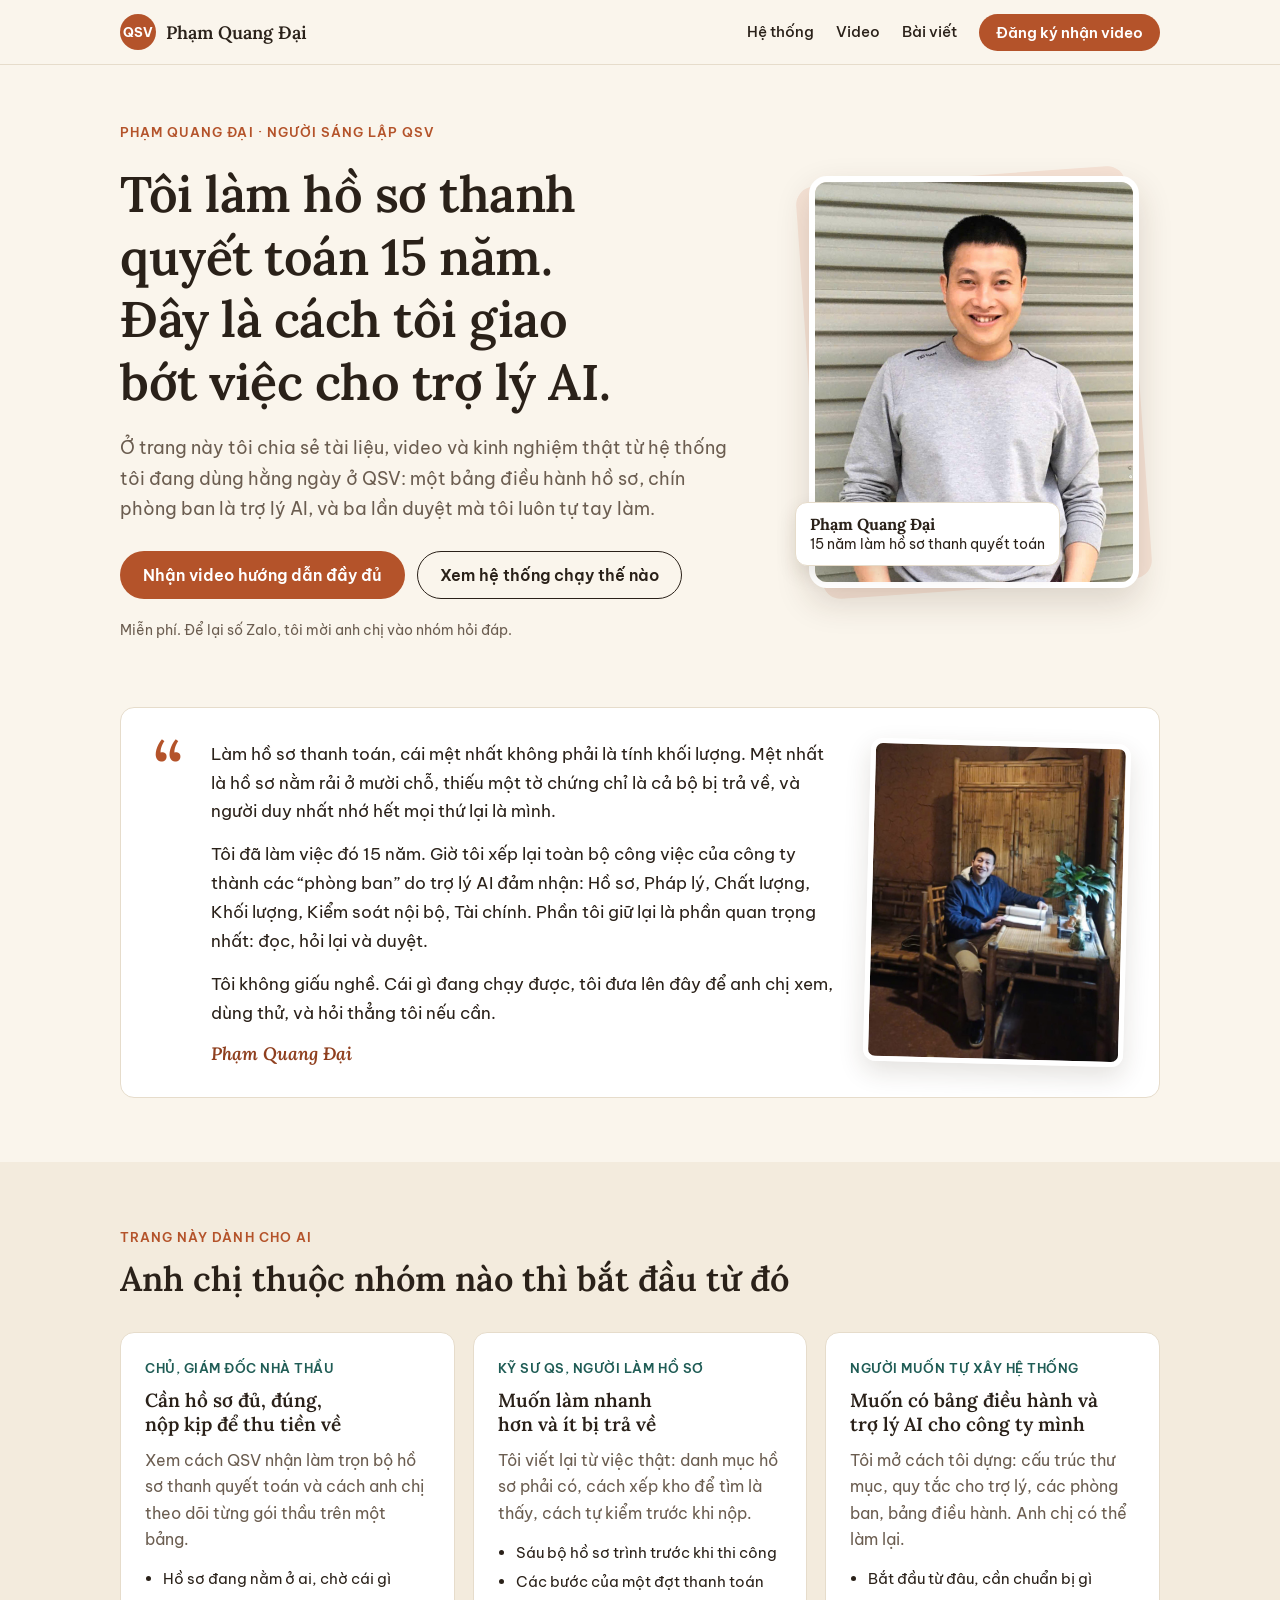
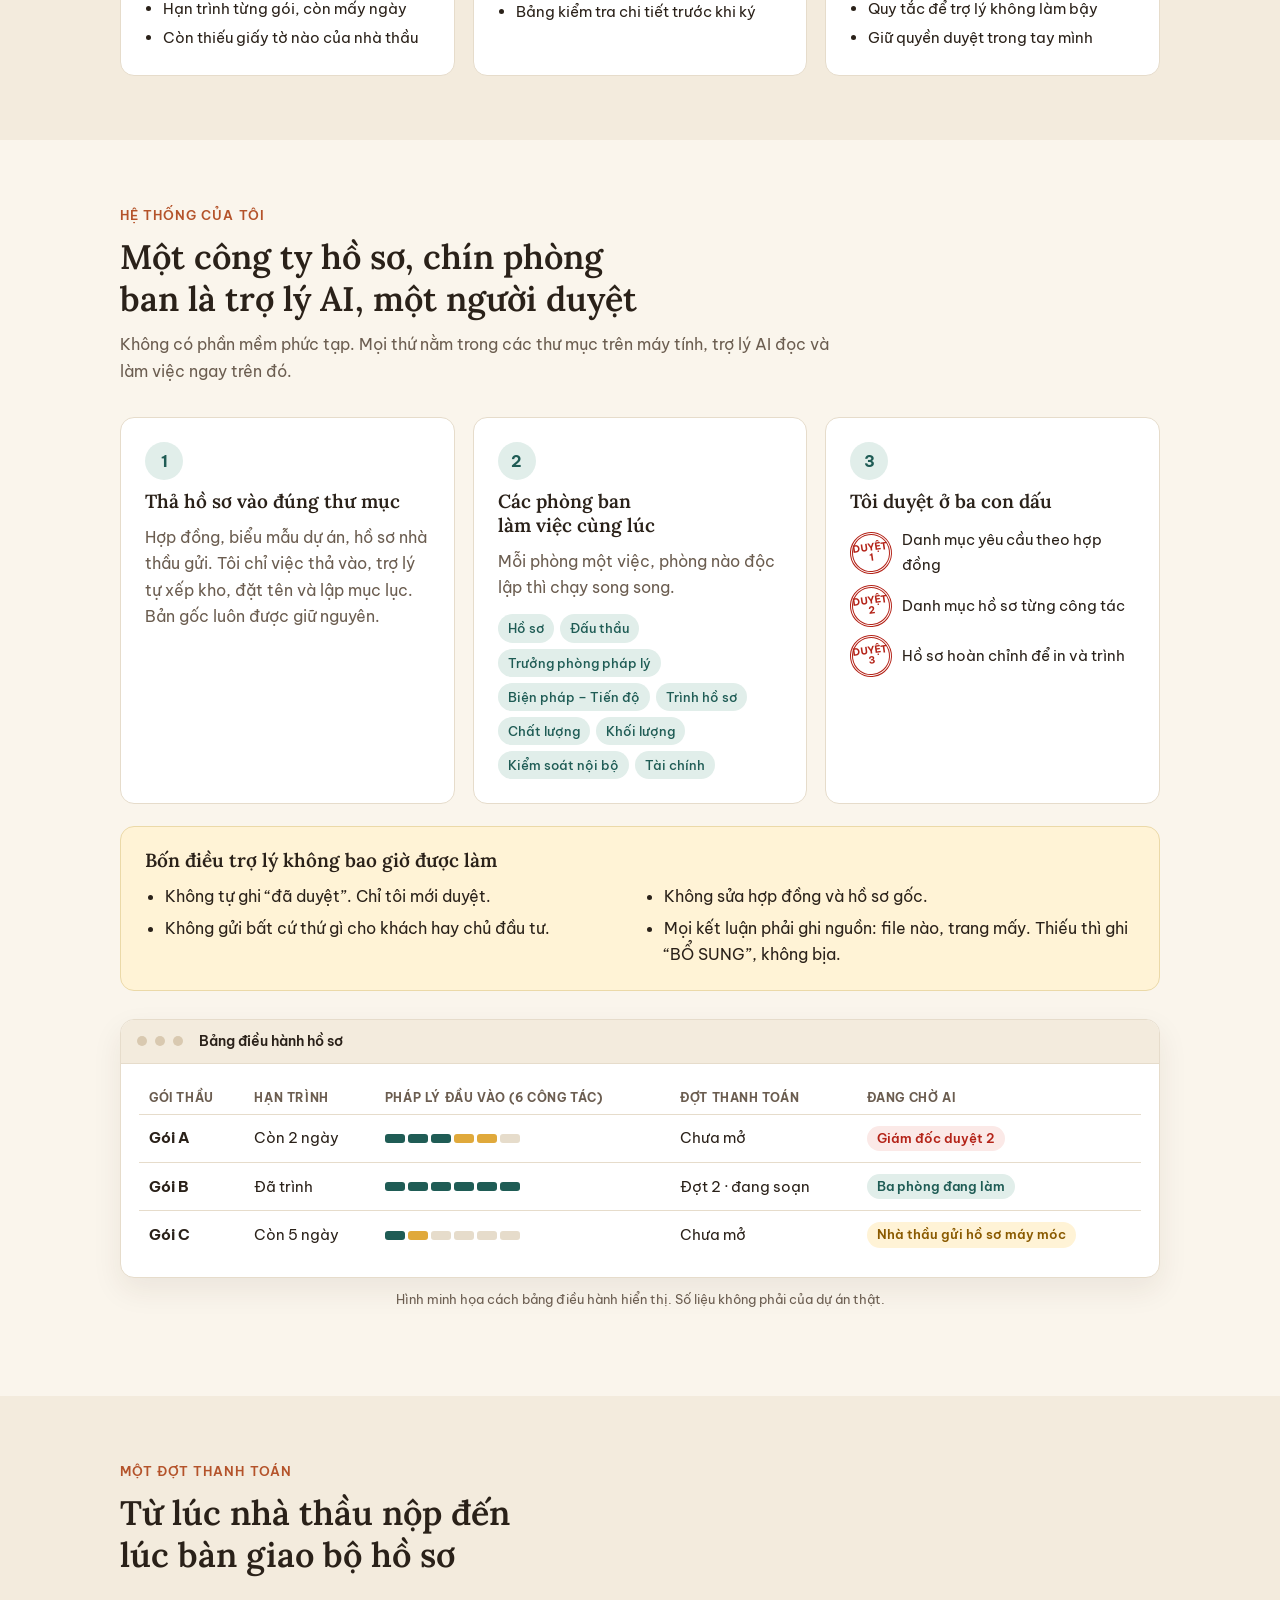
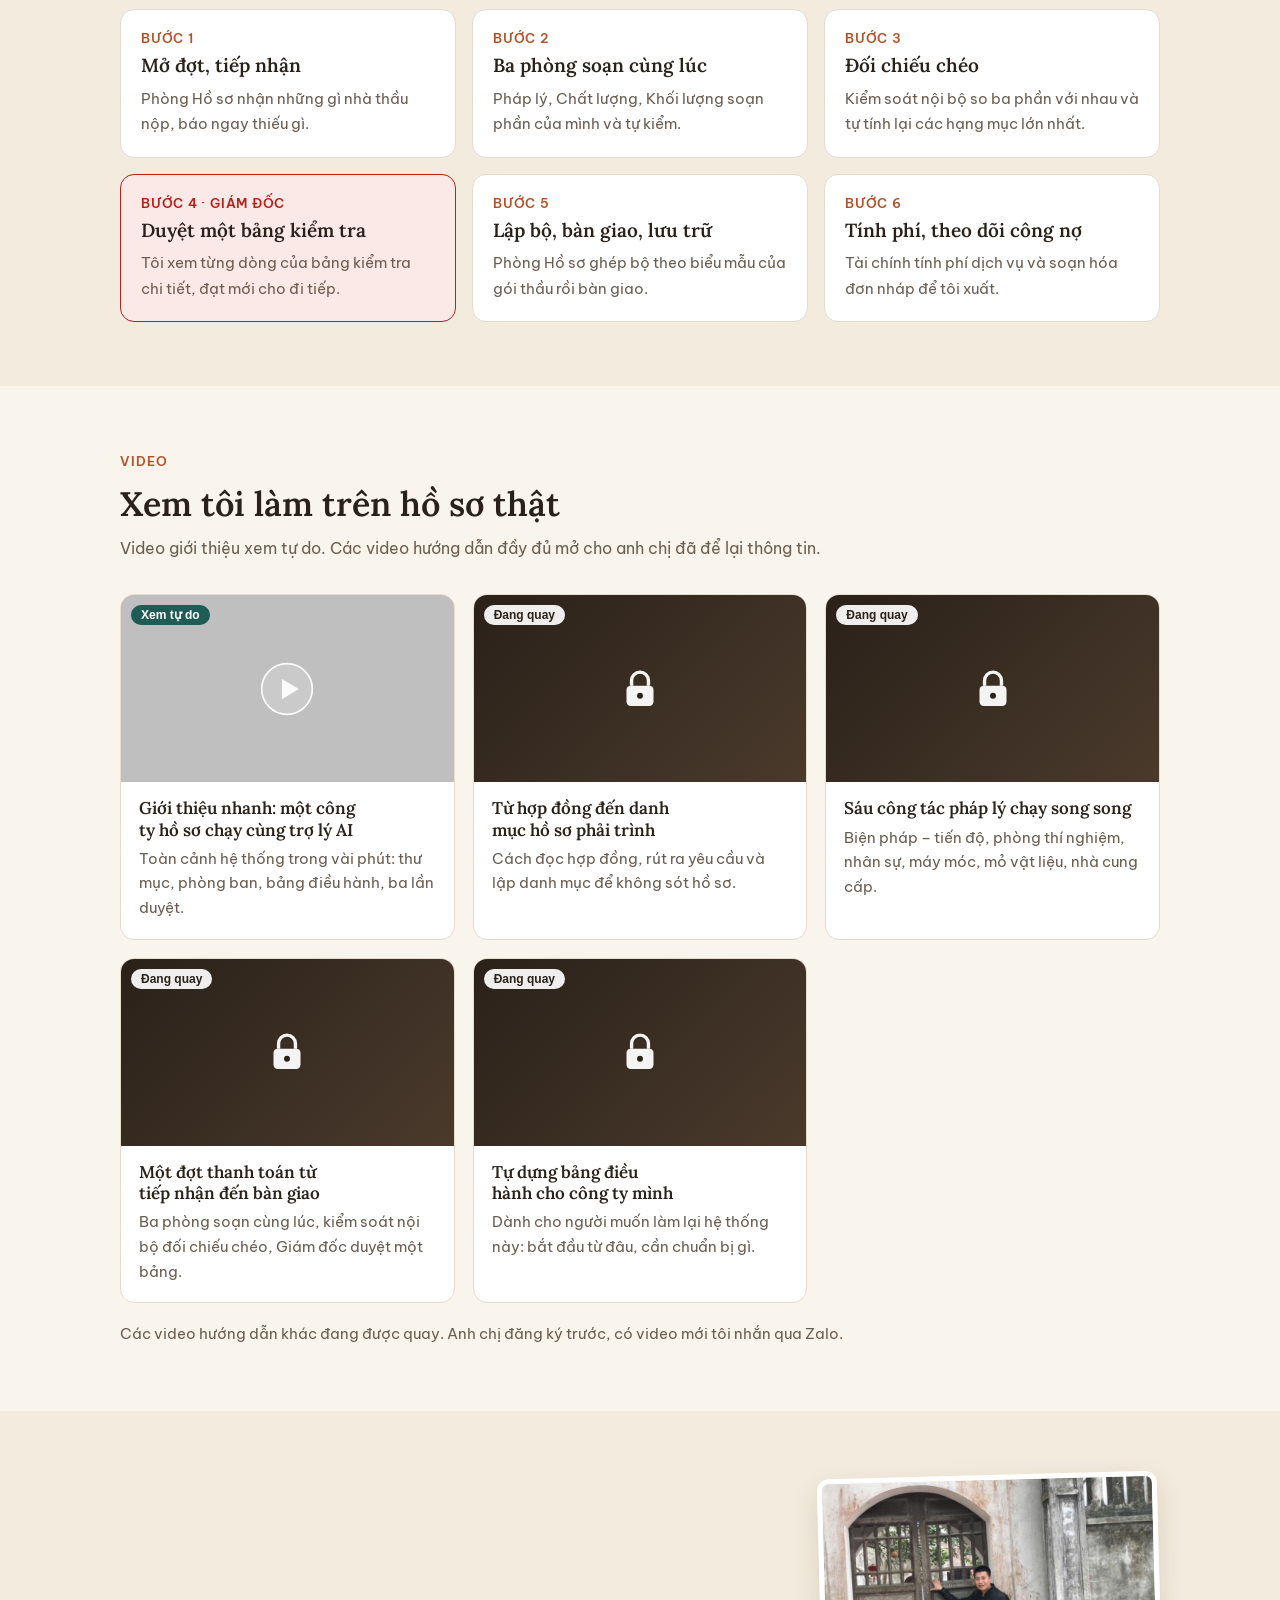
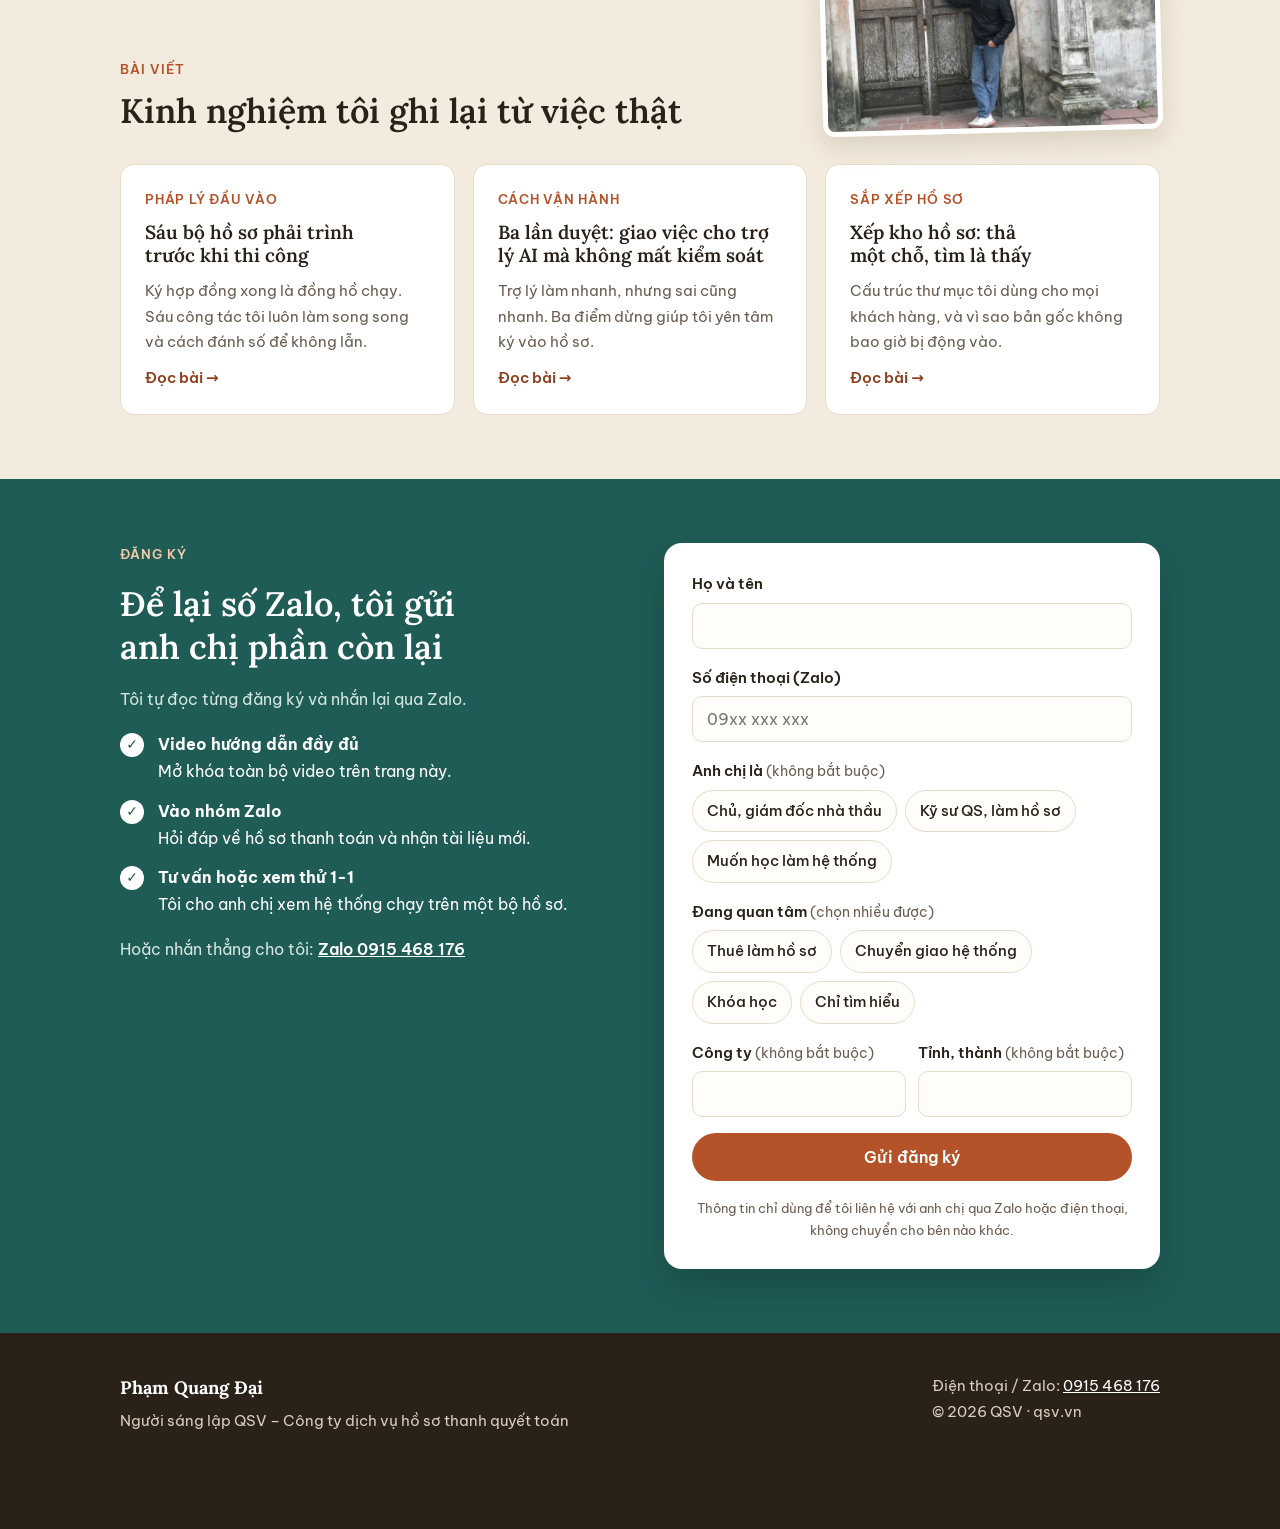
==== commit d0a0aee3: "Gắn video Giới thiệu nhanh từ YouTube Co-Authored-By: Claude Opus 5.5 <noreply@anthropic.com>" ====
--- a/index.html
+++ b/index.html
@@ -181,7 +181,7 @@
       <p>Video giới thiệu xem tự do. Các video hướng dẫn đầy đủ mở cho anh chị đã để lại thông tin.</p>
     </div>
     <div class="vids" id="ds-video"></div>
-    <p class="vid-note">Video đang được quay. Anh chị đăng ký trước, có video mới tôi nhắn qua Zalo.</p>
+    <p class="vid-note">Các video hướng dẫn khác đang được quay. Anh chị đăng ký trước, có video mới tôi nhắn qua Zalo.</p>
   </div>
 </section>
 
--- a/assets/site.css
+++ b/assets/site.css
@@ -219,6 +219,8 @@
 .article th{font-size:12.5px;text-transform:uppercase;letter-spacing:.05em;color:var(--muted)}
 .article tr:last-child td{border-bottom:0}
 .article .back{font-size:15px;text-decoration:none;font-weight:600}
+.bai-anh{margin:8px auto;width:min(340px,100%);border-radius:14px;overflow:hidden;border:5px solid #fff;box-shadow:0 10px 26px rgba(60,40,20,.14)}
+.bai-anh img{width:100%;height:auto}
 .article-cta{background:var(--green);color:#fff;border-radius:18px;padding:28px;display:flex;flex-direction:column;gap:12px;align-items:flex-start;margin-top:20px}
 .article-cta h2{color:#fff;margin:0;font-size:24px}
 .article-cta p{color:#D5E6E2;font-size:16px}
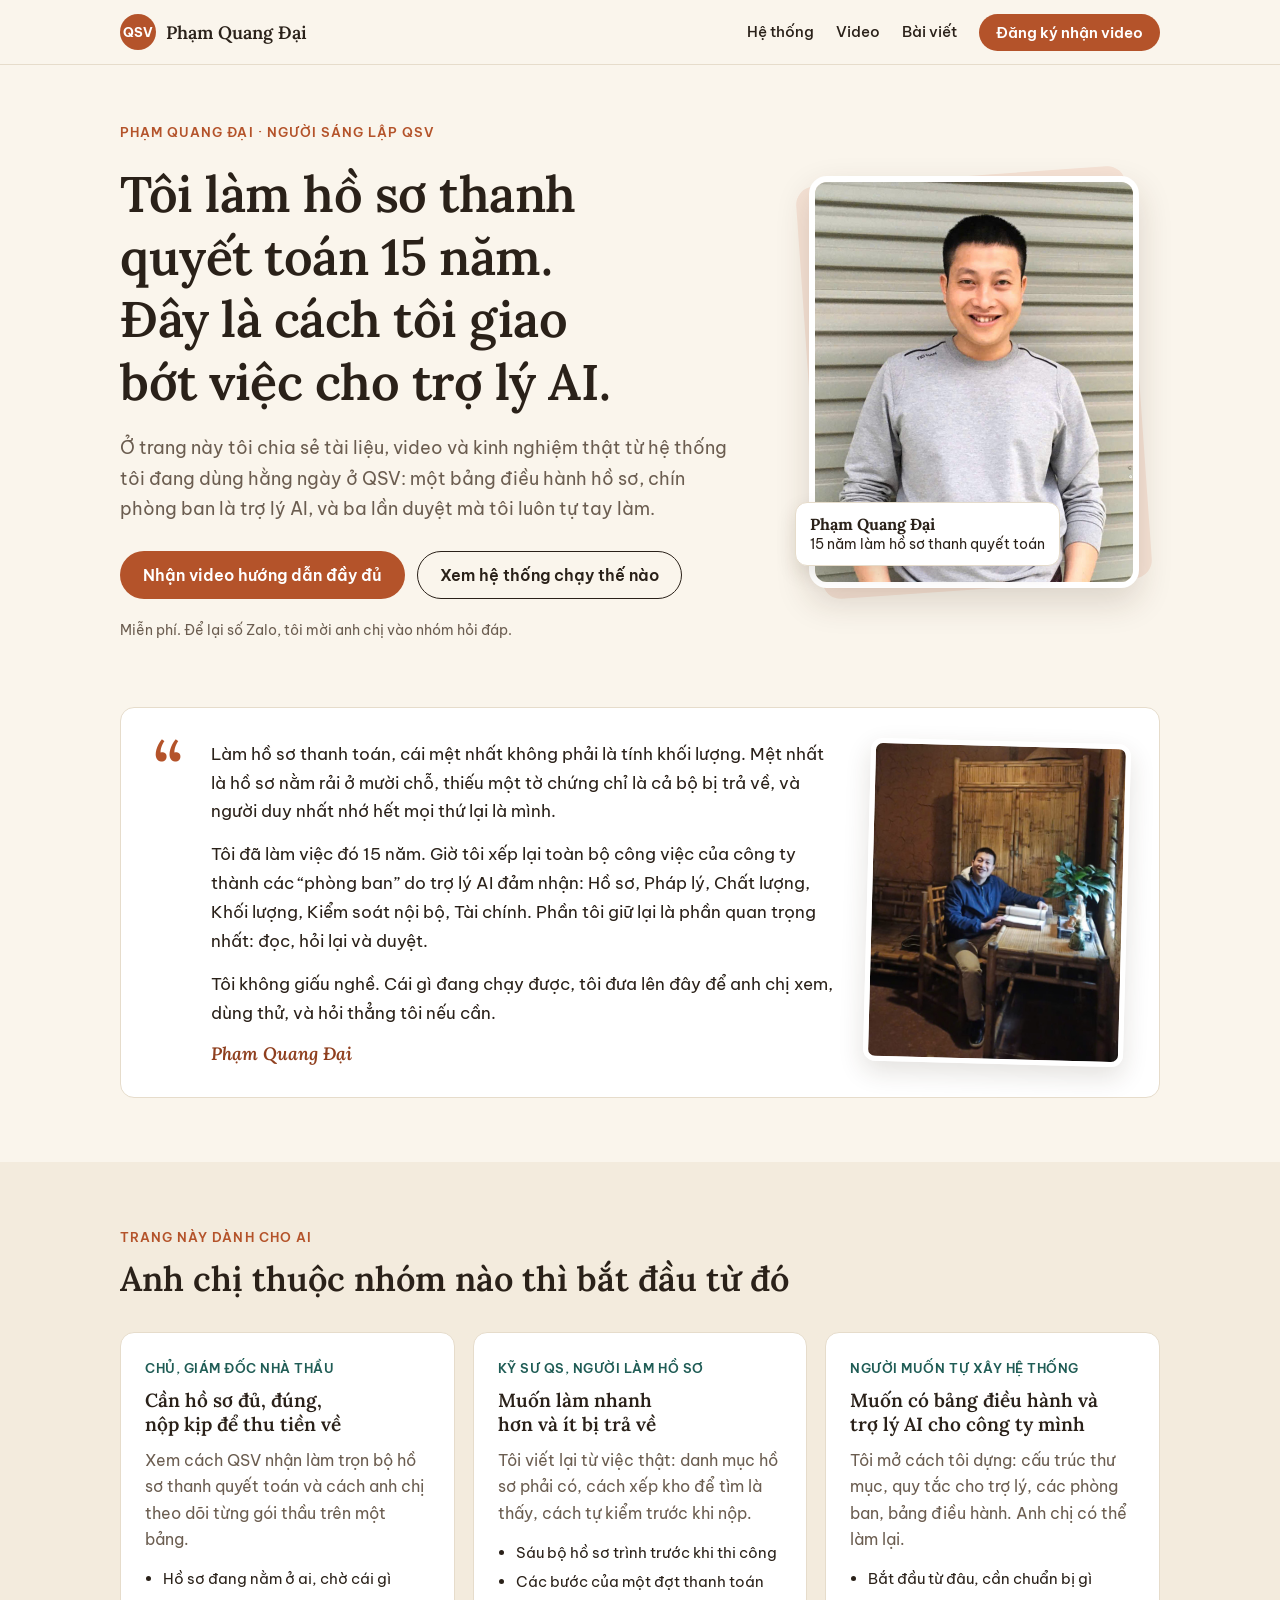
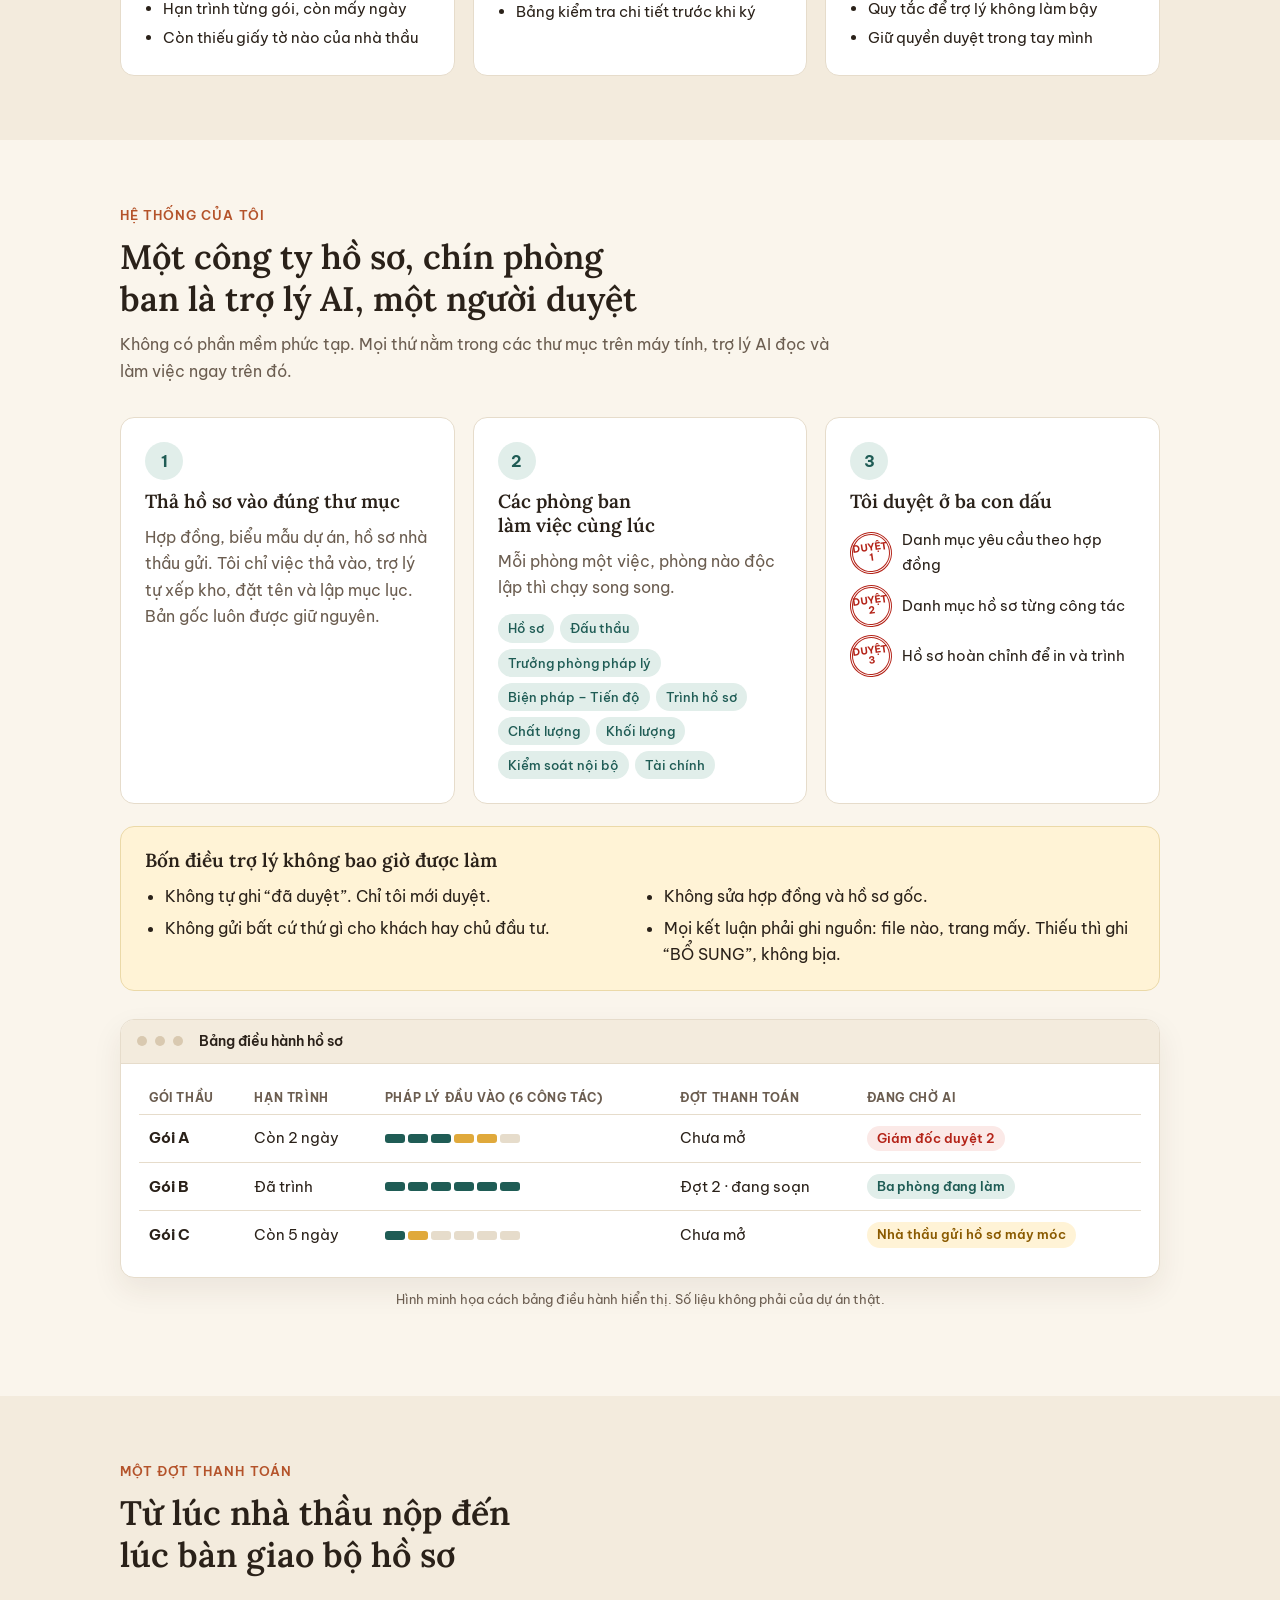
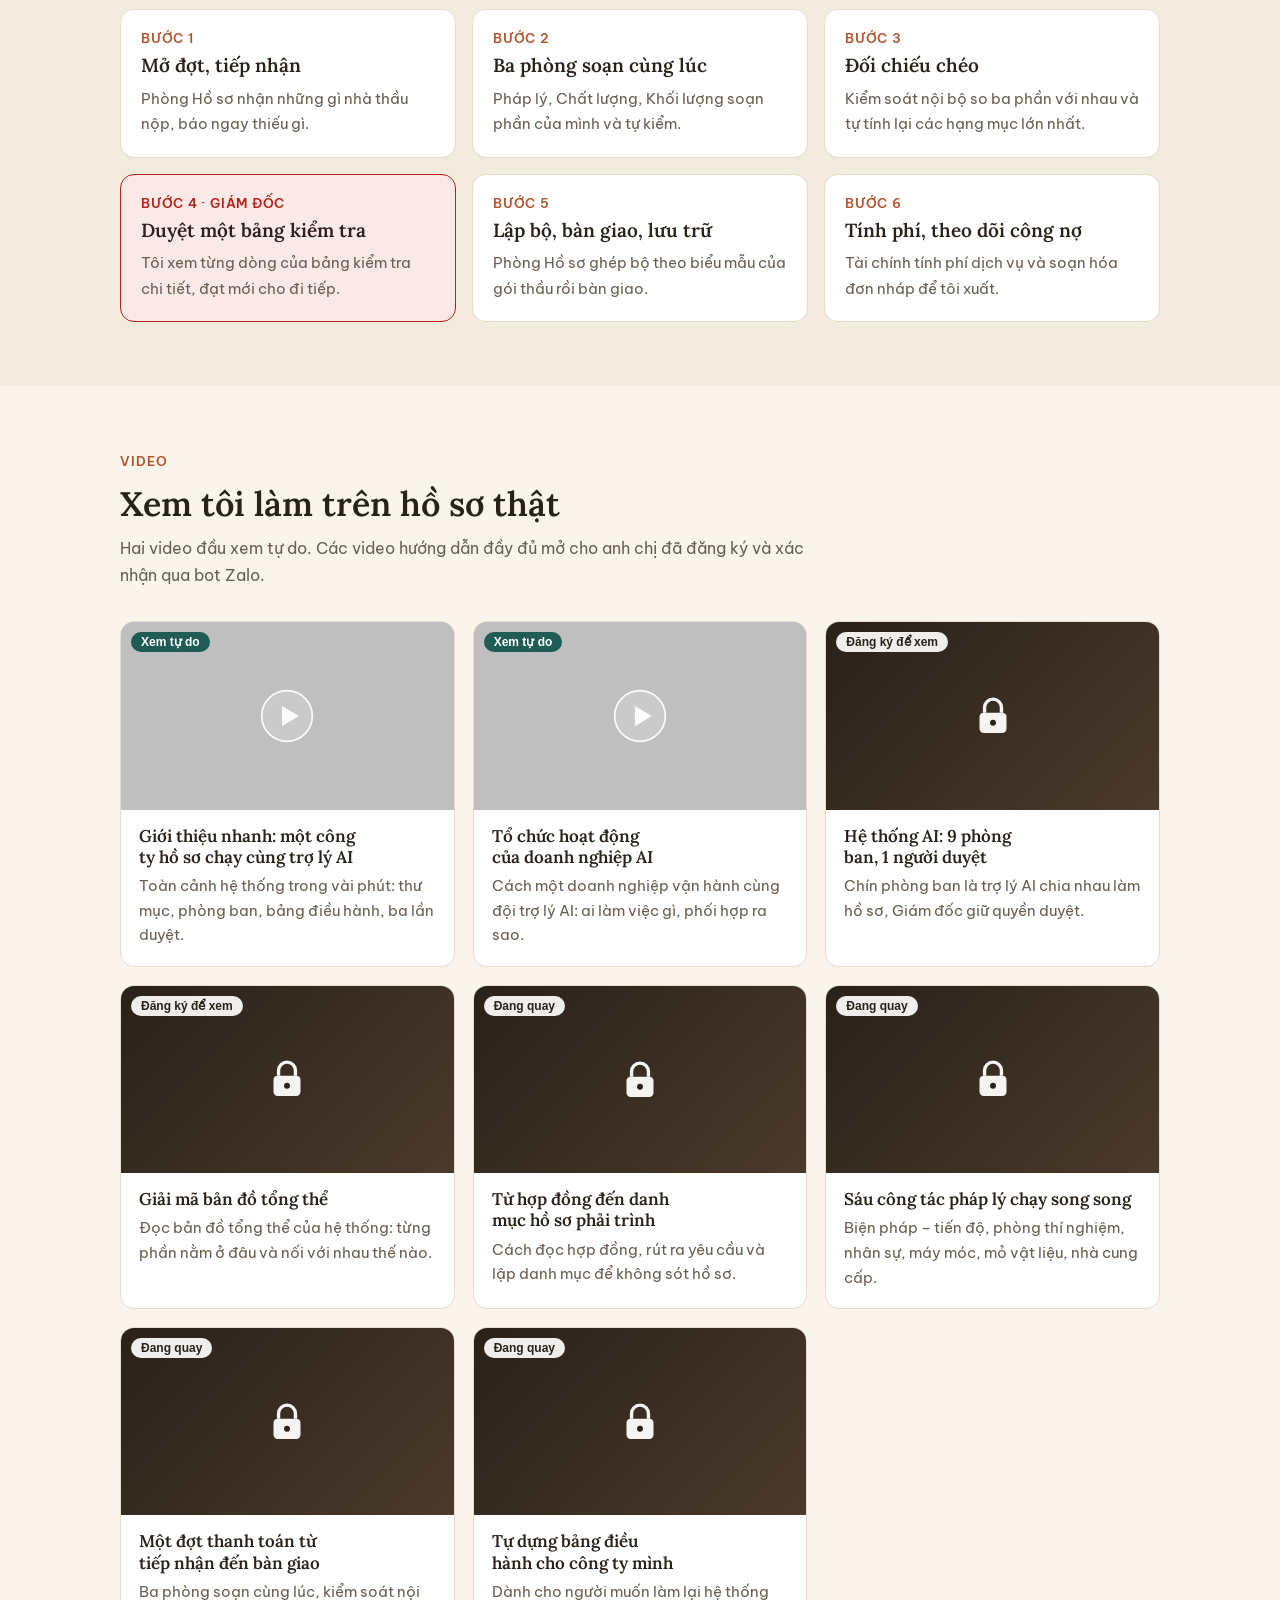
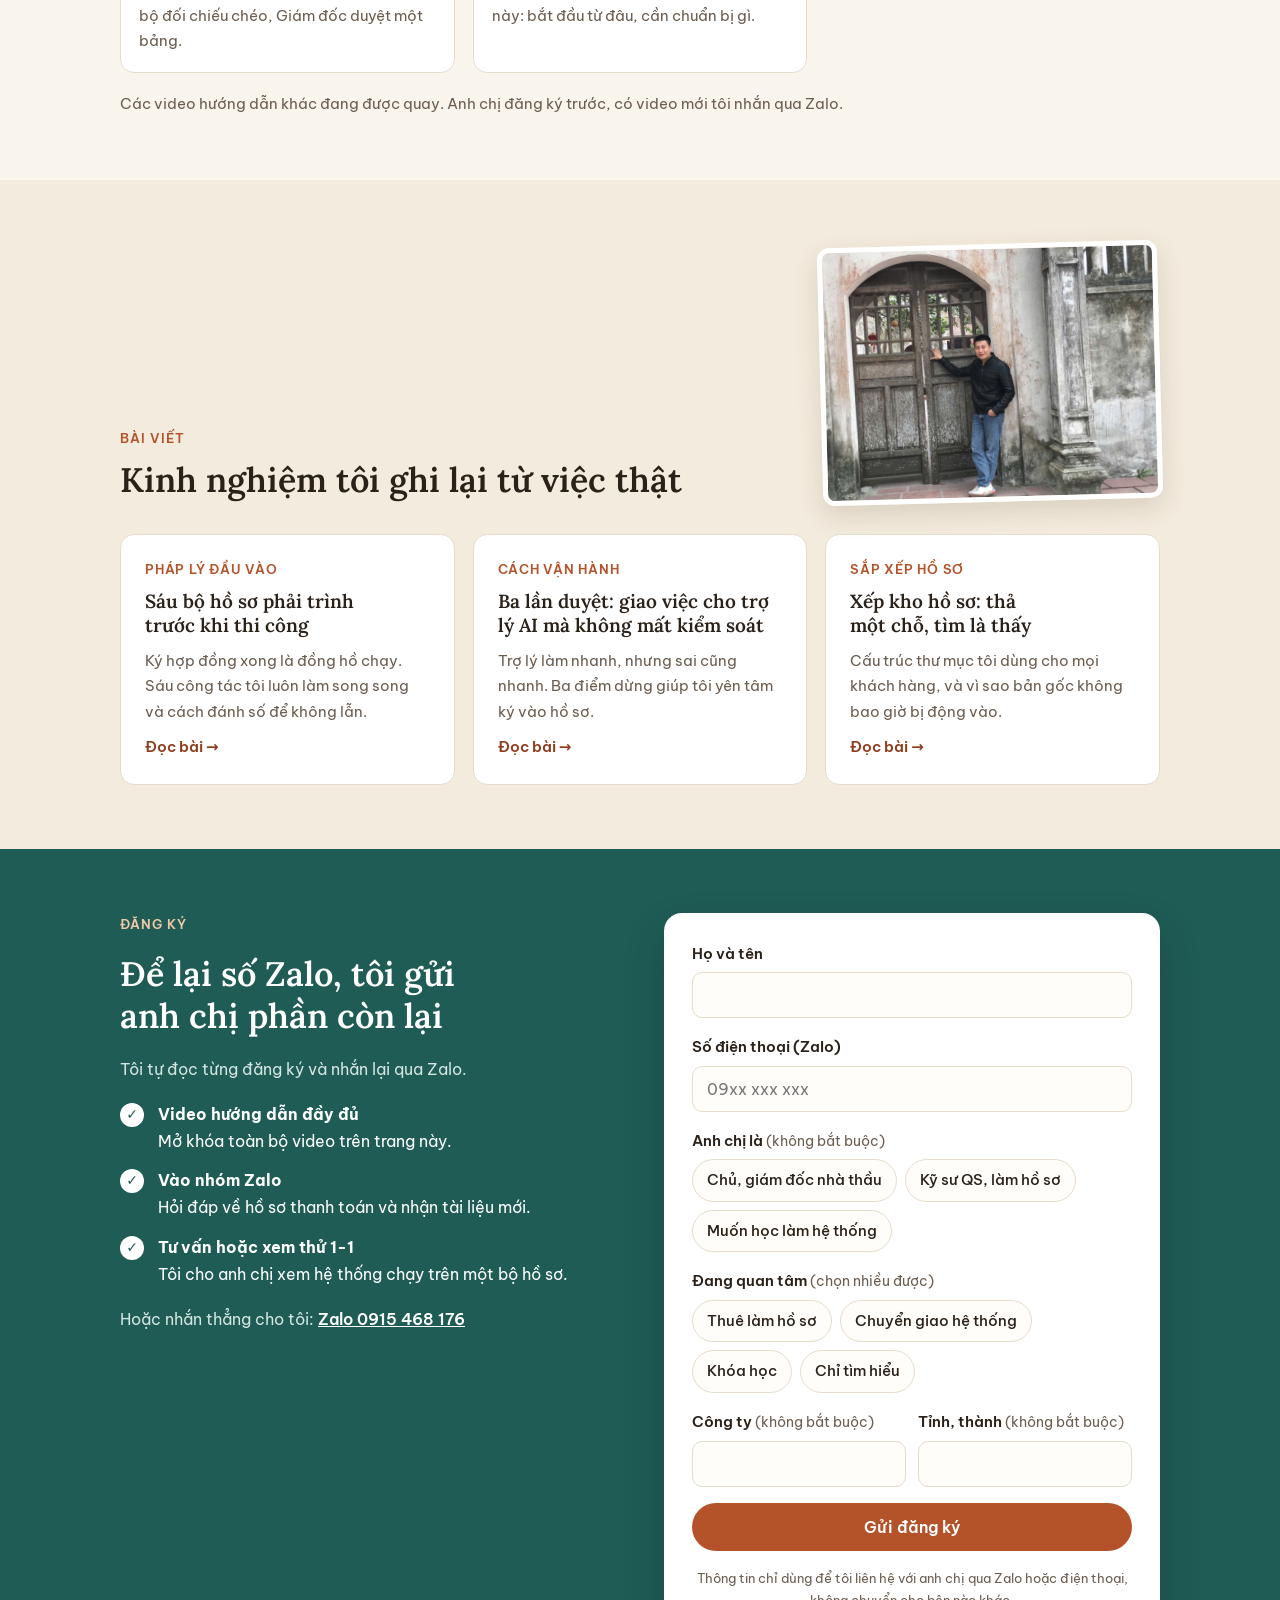
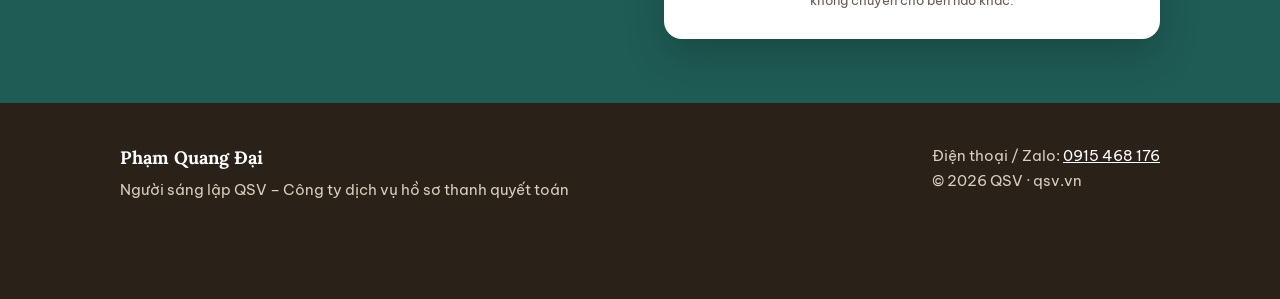
==== commit f249d151: "Khóa video 3, 4 tới khi đăng ký và xác nhận qua bot Zalo Co-Authored-By: Claude Opus 5.5 <noreply@an" ====
--- a/index.html
+++ b/index.html
@@ -178,9 +178,10 @@
     <div class="sec-head">
       <span class="eyebrow">Video</span>
       <h2>Xem tôi làm trên hồ sơ thật</h2>
-      <p>Video giới thiệu xem tự do. Các video hướng dẫn đầy đủ mở cho anh chị đã để lại thông tin.</p>
+      <p>Hai video đầu xem tự do. Các video hướng dẫn đầy đủ mở cho anh chị đã đăng ký và xác nhận qua bot Zalo.</p>
     </div>
     <div class="vids" id="ds-video"></div>
+    <div class="mo-video" id="mo-video" hidden></div>
     <p class="vid-note">Các video hướng dẫn khác đang được quay. Anh chị đăng ký trước, có video mới tôi nhắn qua Zalo.</p>
   </div>
 </section>
@@ -278,7 +279,7 @@
       <div class="done" role="status">
         <div class="tick">✓</div>
         <h3>Tôi đã nhận được đăng ký</h3>
-        <p>Các video đầy đủ trên trang này đã mở cho anh chị. Để vào nhóm Zalo, anh chị làm thêm một bước:</p>
+        <p>Để vào nhóm Zalo và mở các video hướng dẫn đầy đủ, anh chị làm thêm một bước:</p>
         <div class="ma-box">
           <span class="ma-nhan">Mã xác nhận của anh chị</span>
           <b class="ma-so" id="ma-xac-nhan">—</b>
--- a/assets/site.css
+++ b/assets/site.css
@@ -138,6 +138,15 @@
 .vid .info p{font-size:14.5px;color:var(--muted)}
 .vid h3{font-size:17px}
 .vid-note{margin-top:18px;font-size:15px;color:var(--muted)}
+
+.mo-video{margin-top:22px;background:var(--paper);border:1.5px solid var(--green);border-radius:var(--r);padding:22px 24px;display:flex;flex-direction:column;gap:14px;max-width:720px}
+.mo-video h3{font-size:20px}
+.mo-video p{color:var(--muted);font-size:15.5px}
+.mo-video .ma{font:700 24px var(--f-body);letter-spacing:.06em;color:var(--green)}
+.mo-video .hang{display:flex;flex-wrap:wrap;gap:10px;align-items:center}
+.mo-video input{font:16px var(--f-body);padding:10px 14px;border:1.5px solid var(--line);border-radius:10px;width:170px;text-transform:uppercase}
+.mo-video .tb{font-size:14.5px;font-weight:600}
+.mo-video .tb.loi{color:var(--seal)} .mo-video .tb.ok{color:var(--green)}
 
 /* Bài viết */
 .posts{display:grid;grid-template-columns:repeat(3,1fr);gap:18px}
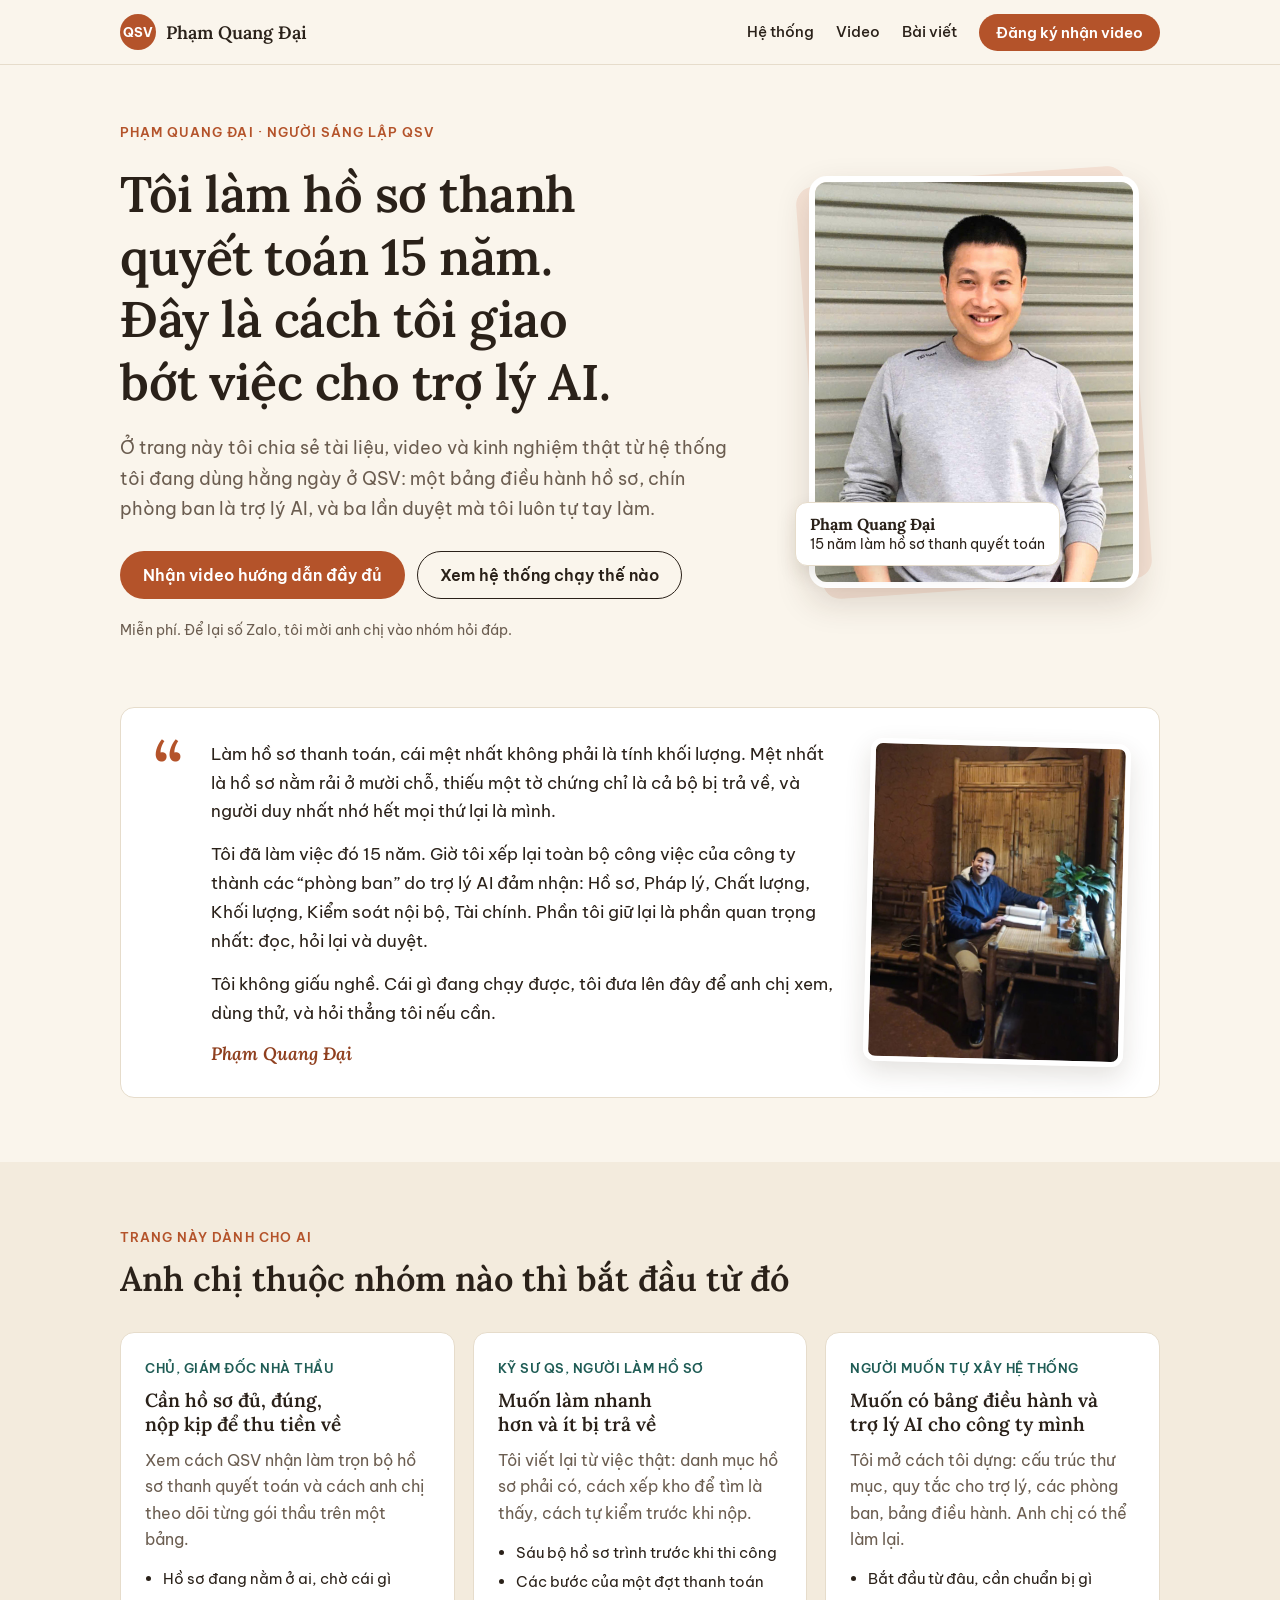
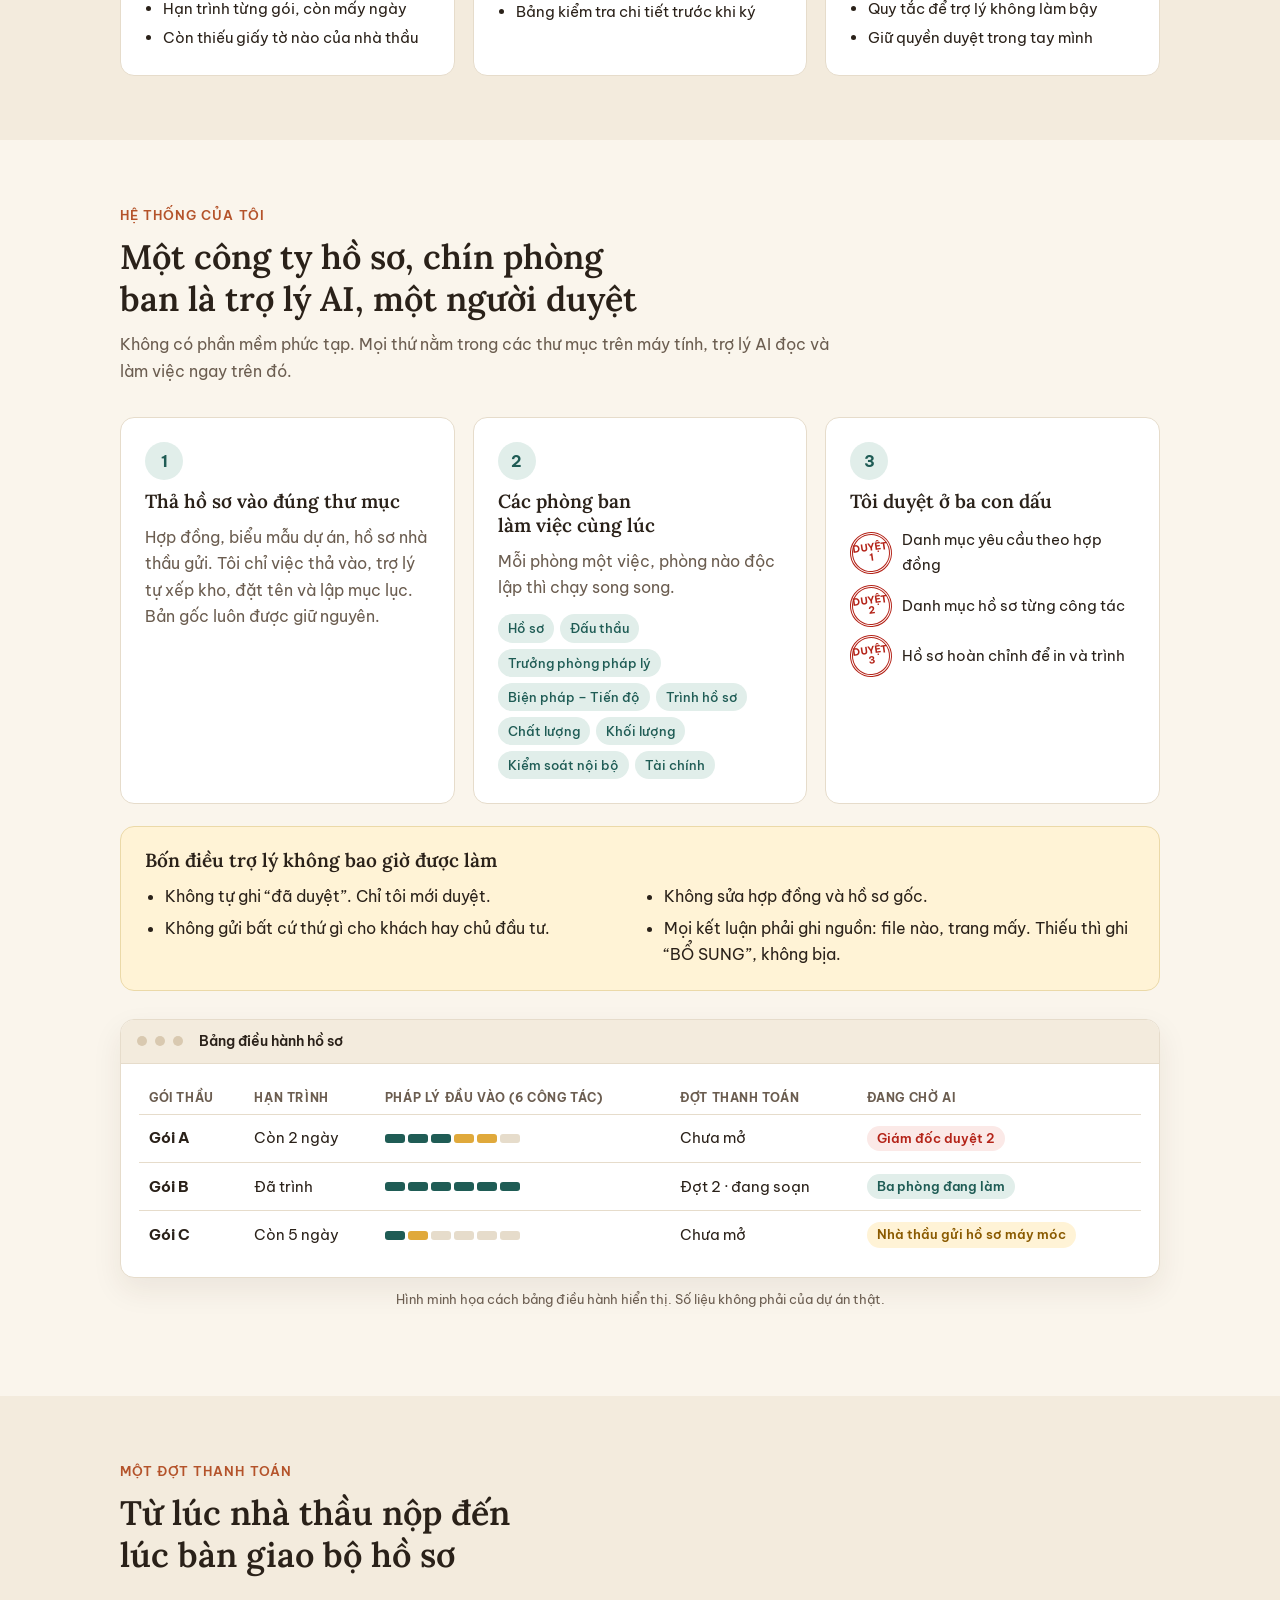
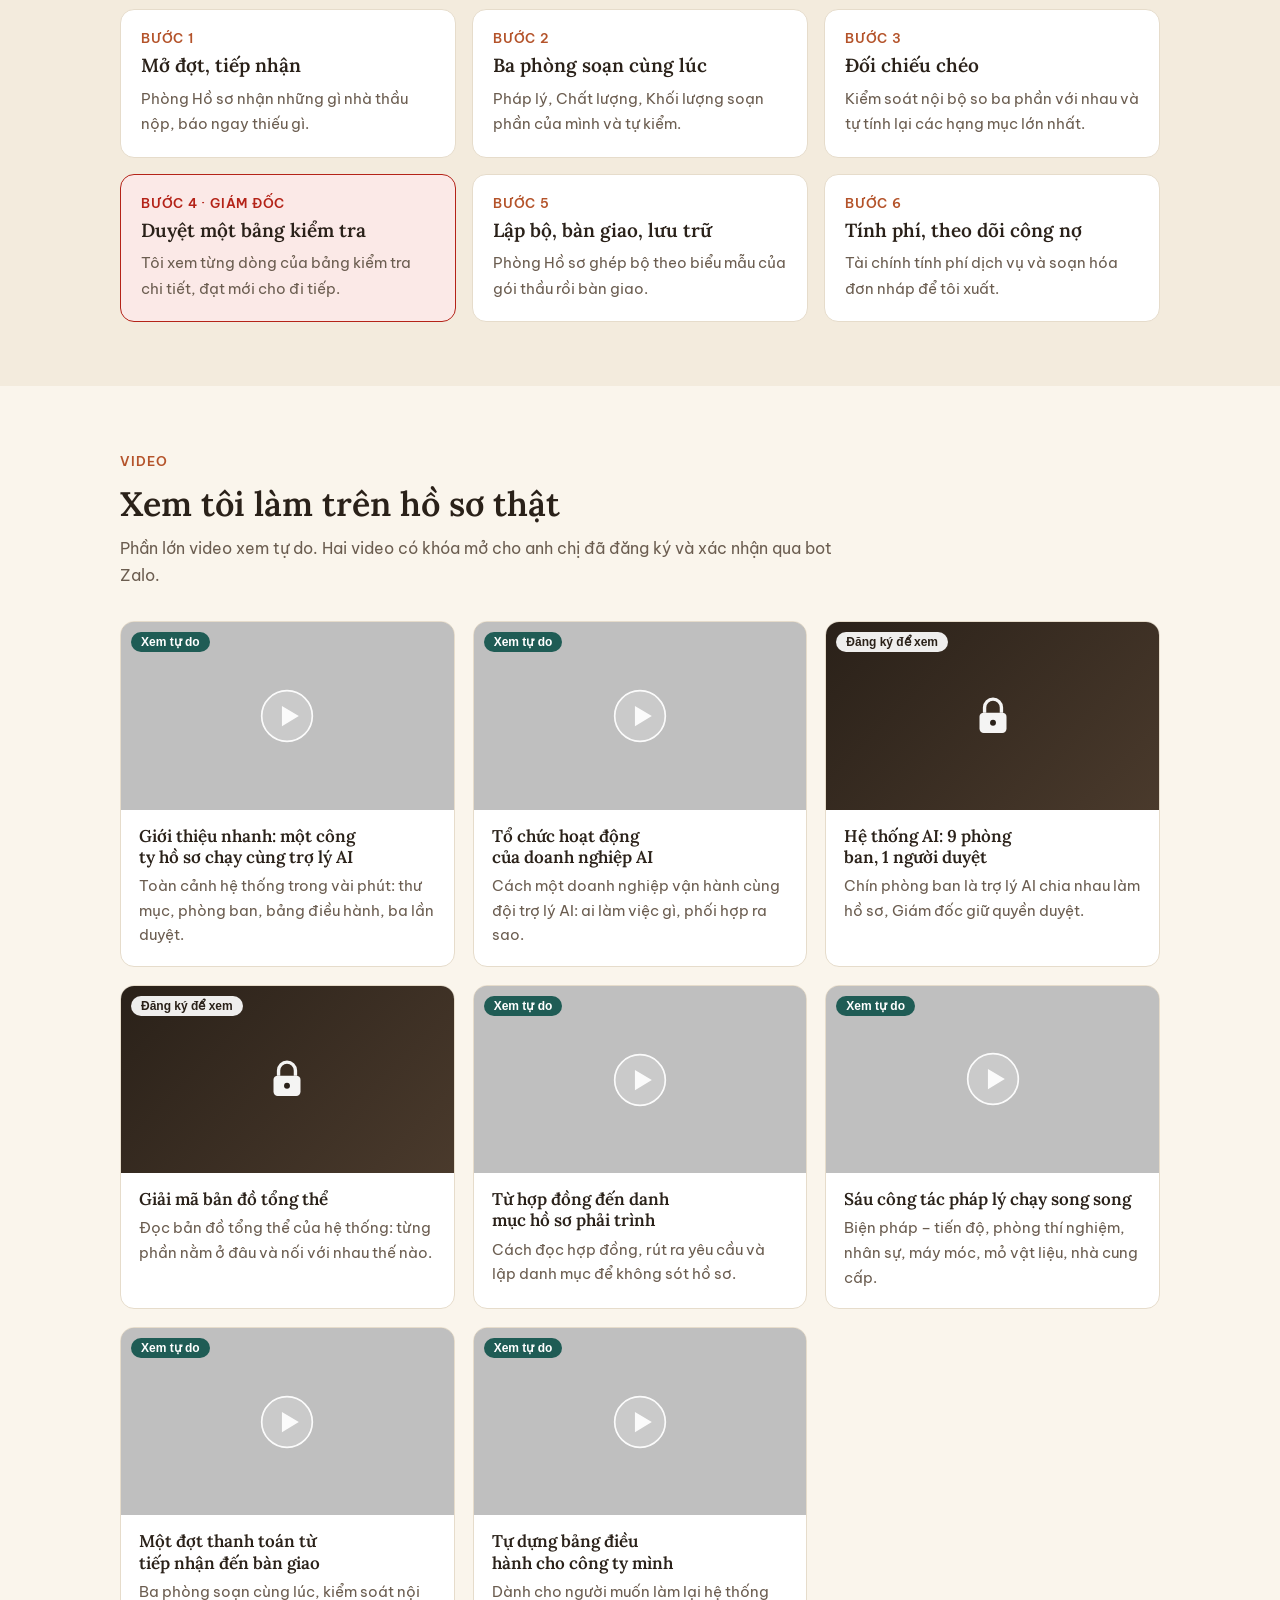
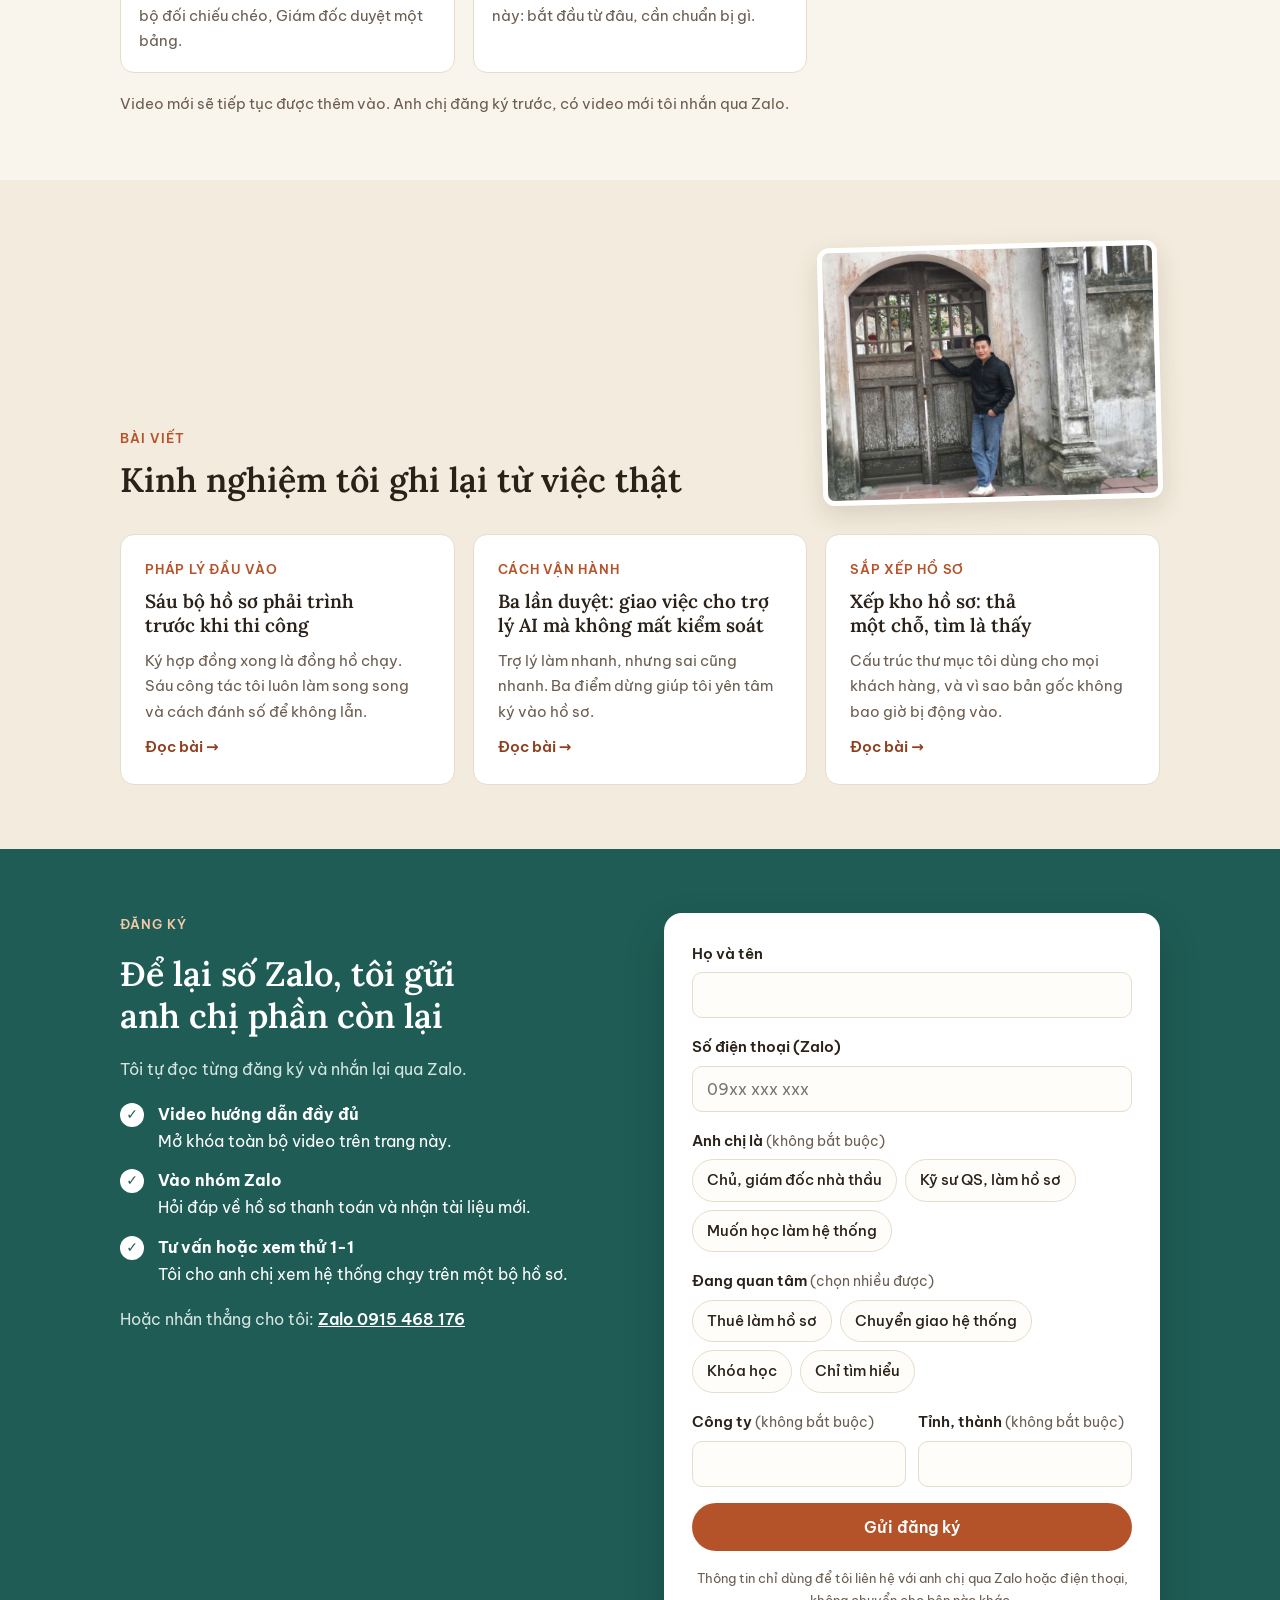
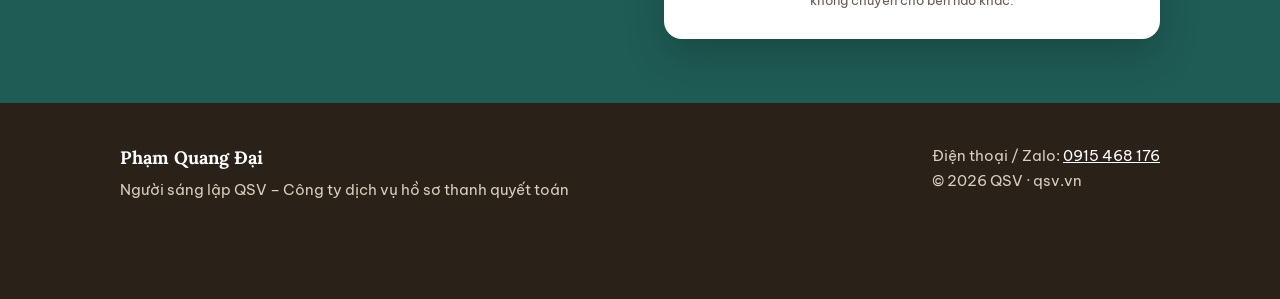
==== commit b2364332: "Gắn 4 video dài (playlist QSV), mở xem tự do Co-Authored-By: Claude Opus 5.5 <noreply@anthropic.com>" ====
--- a/index.html
+++ b/index.html
@@ -178,11 +178,11 @@
     <div class="sec-head">
       <span class="eyebrow">Video</span>
       <h2>Xem tôi làm trên hồ sơ thật</h2>
-      <p>Hai video đầu xem tự do. Các video hướng dẫn đầy đủ mở cho anh chị đã đăng ký và xác nhận qua bot Zalo.</p>
+      <p>Phần lớn video xem tự do. Hai video có khóa mở cho anh chị đã đăng ký và xác nhận qua bot Zalo.</p>
     </div>
     <div class="vids" id="ds-video"></div>
     <div class="mo-video" id="mo-video" hidden></div>
-    <p class="vid-note">Các video hướng dẫn khác đang được quay. Anh chị đăng ký trước, có video mới tôi nhắn qua Zalo.</p>
+    <p class="vid-note">Video mới sẽ tiếp tục được thêm vào. Anh chị đăng ký trước, có video mới tôi nhắn qua Zalo.</p>
   </div>
 </section>
 
